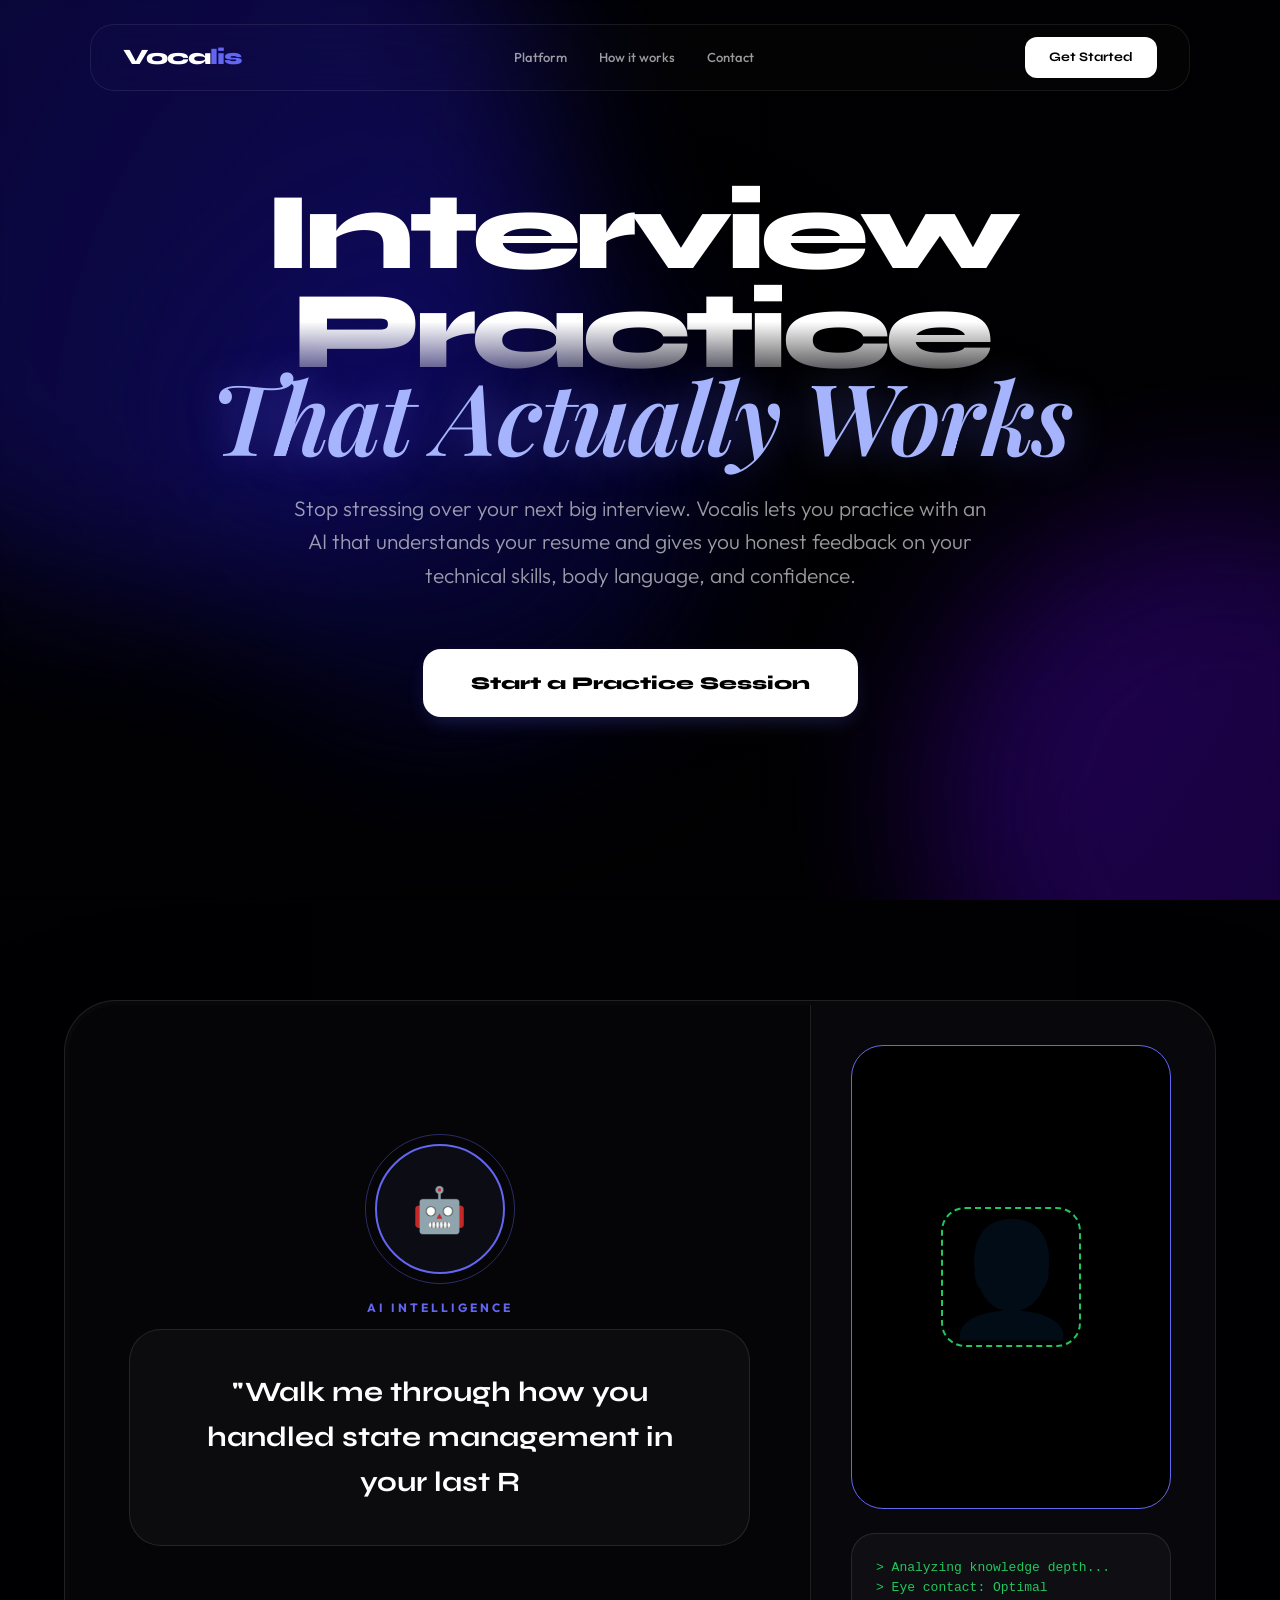
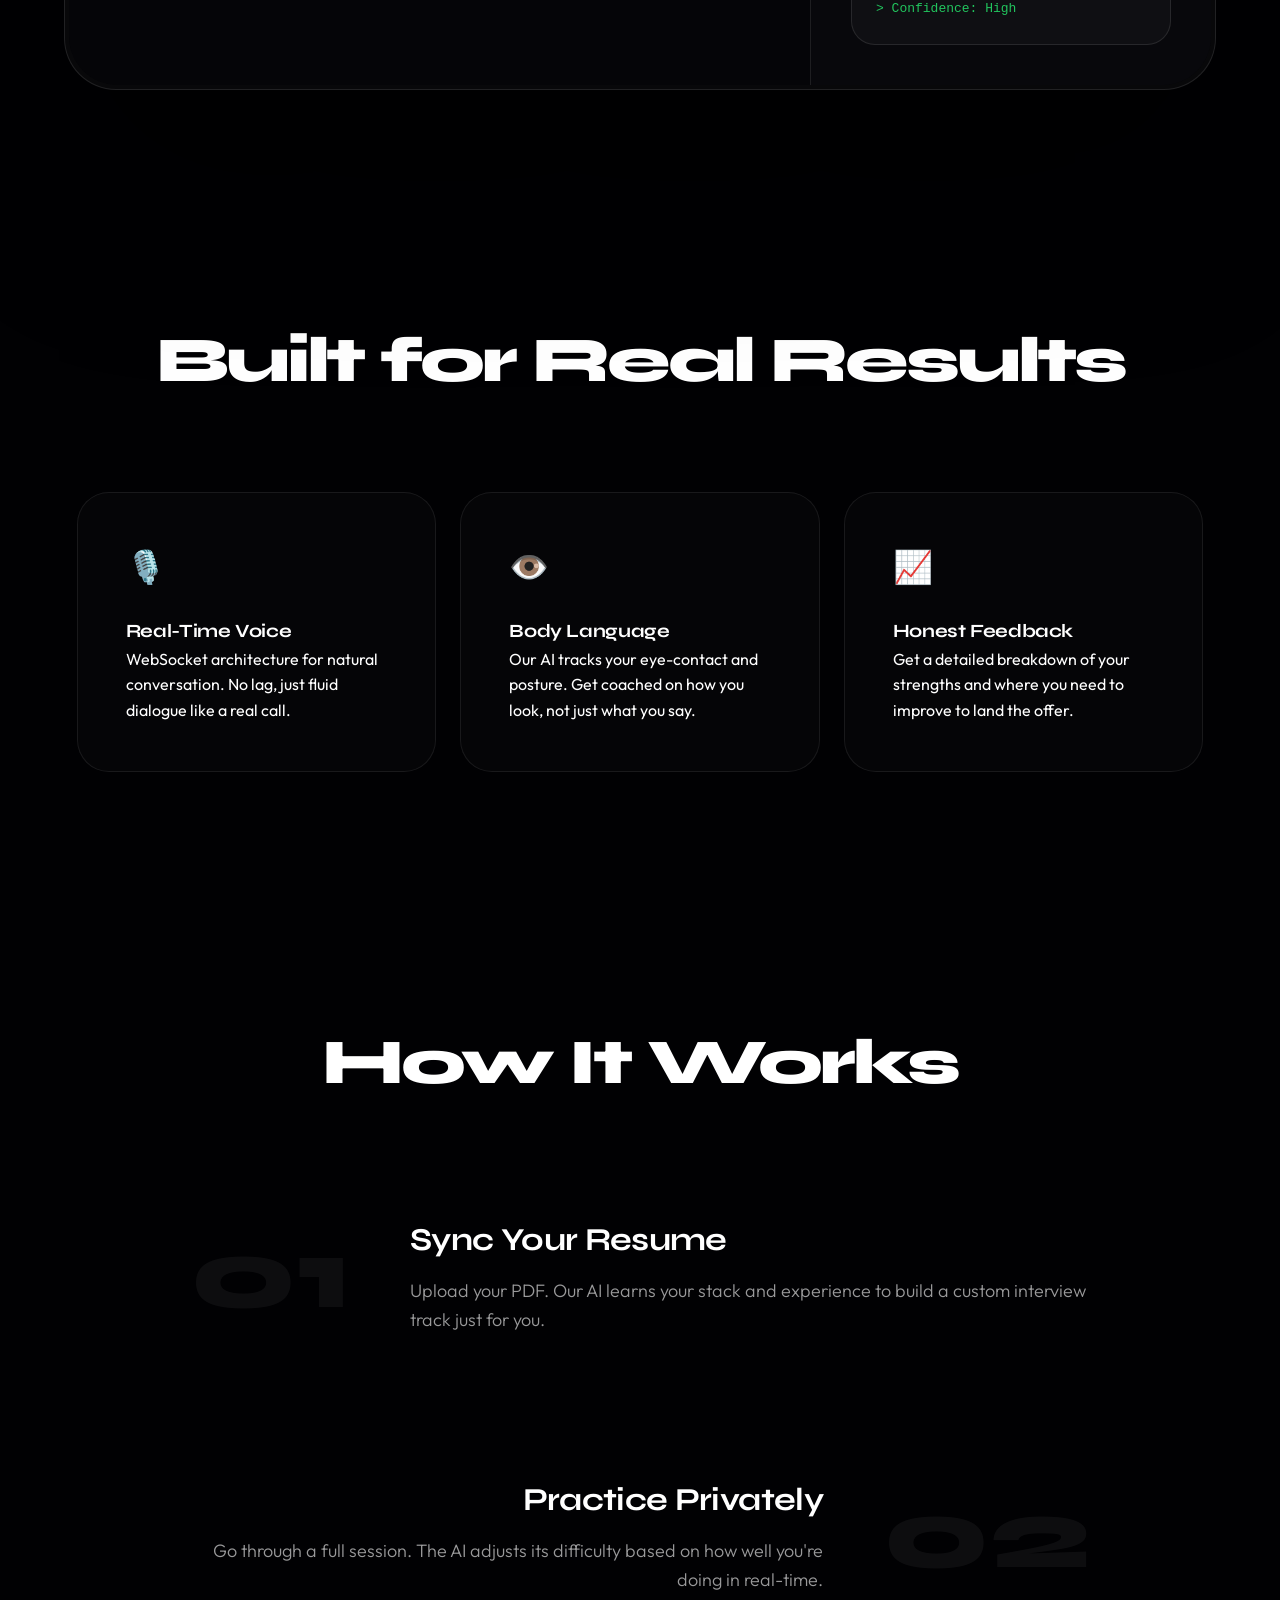
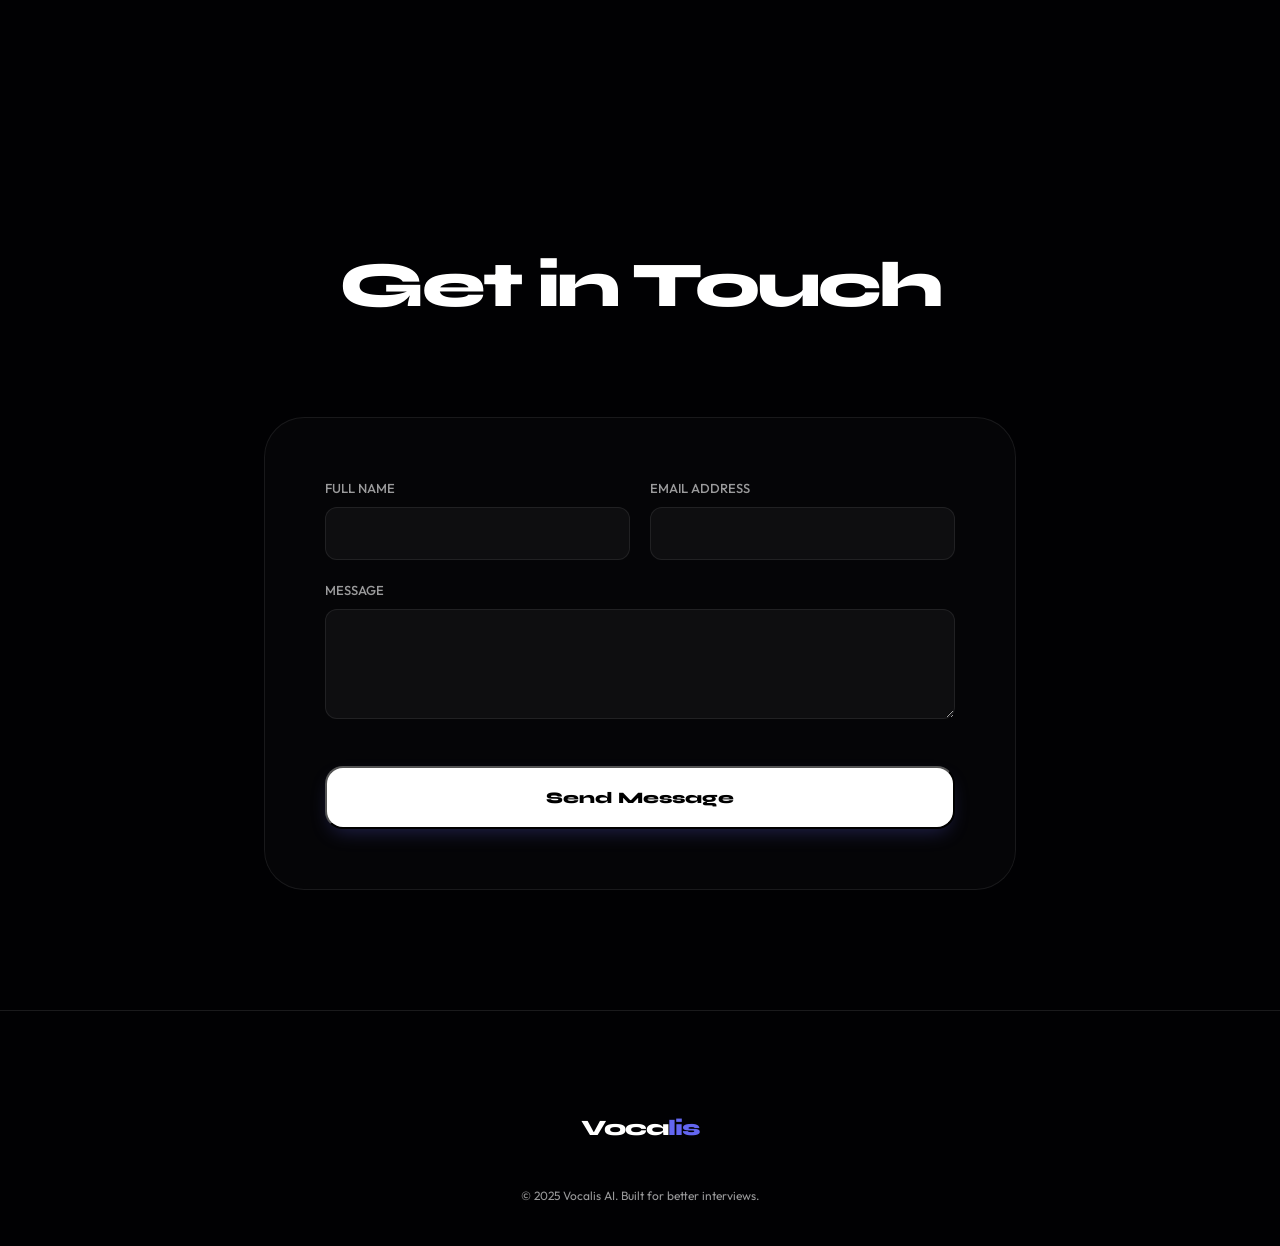
==== frontend/index.html @ d2373270 "Update landing page font and add dashboard productivity tools" ====
<!DOCTYPE html>
<html lang="en">
<head>
<meta charset="UTF-8"/><meta name="viewport" content="width=device-width, initial-scale=1.0"/>
<title>Vocalis — AI Mock Interviews</title>
<link rel="preconnect" href="https://fonts.googleapis.com">
<link href="https://fonts.googleapis.com/css2?family=Syne:wght@700;800&family=Outfit:wght@300;400;500;600&family=Playfair+Display:ital,wght@1,600&display=swap" rel="stylesheet">
<link rel="stylesheet" href="css/style.css" />
<style>
:root {
  --bg: #010103;
  --surface: rgba(255, 255, 255, 0.03);
  --border: rgba(255, 255, 255, 0.08);
  --accent: #6366f1;
  --accent-glow: rgba(99, 102, 241, 0.3);
  --text: #ffffff;
  --text-dim: rgba(255, 255, 255, 0.6);
}

* { margin: 0; padding: 0; box-sizing: border-box; }
html { scroll-behavior: smooth; }
body {
  background: var(--bg);
  color: var(--text);
  font-family: 'Outfit', sans-serif;
  overflow-x: hidden;
  -webkit-font-smoothing: antialiased;
}

/* ── CINEMATIC GRAIN ── */
body::after {
  content: ""; position: fixed; inset: 0; z-index: 999;
  background-image: url("https://grainy-gradients.vercel.app/noise.svg");
  opacity: 0.03; pointer-events: none; mix-blend-mode: overlay;
}

/* ── INTERACTIVE POND ── */
.pond-container {
  position: fixed; inset: 0; z-index: -1;
  background: var(--bg); overflow: hidden;
  pointer-events: auto;
}
.liquid-bg { position: absolute; inset: -100px; filter: blur(80px) contrast(140%); }
.blob {
  position: absolute; width: 600px; height: 600px; 
  background: var(--accent); border-radius: 50%; 
  opacity: 0.4; animation: liquid-move 20s infinite alternate ease-in-out;
}
.blob-1 { top: -10%; left: -10%; background: #4338ca; width: 800px; height: 800px; }
.blob-2 { bottom: -10%; right: -10%; background: #6d28d9; animation-delay: -5s; }
.blob-3 { top: 30%; left: 20%; background: #312e81; width: 500px; height: 500px; animation-delay: -10s; }
@keyframes liquid-move {
  0% { transform: translate(0, 0) scale(1) rotate(0deg); }
  50% { transform: translate(150px, 100px) scale(1.1) rotate(180deg); }
  100% { transform: translate(-50px, 50px) scale(1) rotate(360deg); }
}

.water-ring {
  position: absolute; width: 2px; height: 2px; border-radius: 50%;
  border: 1px solid rgba(255, 255, 255, 0.15);
  box-shadow: inset 0 0 10px rgba(255,255,255,0.1), 0 0 10px rgba(255,255,255,0.05);
  pointer-events: none; transform: translate(-50%, -50%) scale(1);
  opacity: 0; animation: ring-expand 3s cubic-bezier(0, 0.4, 0.5, 1) forwards;
  z-index: 2;
}
@keyframes ring-expand {
  0% { transform: translate(-50%, -50%) scale(1); opacity: 0.4; }
  10% { opacity: 0.6; }
  100% { transform: translate(-50%, -50%) scale(120); opacity: 0; }
}

.glass-overlay {
  position: fixed; inset: 0; z-index: -1;
  background: radial-gradient(circle at 50% 50%, transparent, rgba(1, 1, 3, 0.4));
  backdrop-filter: blur(2px); pointer-events: none;
}

/* ── MODERN PILL NAVBAR ── */
.nav-container {
  position: fixed; top: 24px; left: 0; width: 100%; z-index: 1000;
  display: flex; justify-content: center; padding: 0 24px;
}
nav {
  width: 100%; max-width: 1100px;
  background: rgba(255, 255, 255, 0.01);
  backdrop-filter: blur(20px);
  border: 1px solid rgba(255, 255, 255, 0.08);
  border-radius: 24px;
  display: flex; align-items: center; justify-content: space-between;
  padding: 12px 32px;
  transition: all 0.4s cubic-bezier(0.2, 0, 0.2, 1);
}
nav.scrolled {
  max-width: 900px;
  padding: 8px 24px;
  background: rgba(1, 1, 3, 0.7);
  border-color: var(--accent);
  box-shadow: 0 20px 40px rgba(0,0,0,0.4);
}
.nav-logo { font-family: 'Syne', sans-serif; font-size: 22px; font-weight: 800; color: #fff; text-decoration: none; letter-spacing: -1px; }
.nav-logo span { color: var(--accent); }

.nav-links { display: flex; gap: 32px; }
.nav-links a {
  text-decoration: none; color: var(--text-dim); font-size: 13px; font-weight: 500;
  transition: color 0.3s; position: relative;
  padding: 4px 0;
}
.nav-links a:hover { color: #fff; }
.nav-links a::after {
  content: ""; position: absolute; bottom: 0; left: 50%; width: 0; height: 1px;
  background: var(--accent); transition: 0.3s cubic-bezier(0.2, 0, 0.2, 1);
  transform: translateX(-50%);
}
.nav-links a:hover::after { width: 100%; }

.nav-btn {
  background: #fff; color: #000; padding: 10px 24px; border-radius: 12px;
  font-family: 'Syne'; font-weight: 700; font-size: 13px; text-decoration: none;
  transition: 0.3s;
}
.nav-btn:hover { transform: scale(1.05); box-shadow: 0 0 20px var(--accent-glow); }

/* ── HERO & SECTIONS ── */
.hero { min-height: 100vh; display: flex; flex-direction: column; align-items: center; justify-content: center; text-align: center; padding: 120px 24px; }
.hero h1 { font-family: 'Syne', sans-serif; font-size: clamp(48px, 10vw, 110px); font-weight: 800; line-height: 0.9; letter-spacing: -6px; margin-bottom: 32px; }
.hero h1 span:first-child { display: block; background: linear-gradient(to bottom, #fff 70%, rgba(255,255,255,0.2)); -webkit-background-clip: text; -webkit-text-fill-color: transparent; }
.hero h1 span:last-child { display: block; font-family: 'Playfair Display', serif; font-style: italic; font-weight: 600; color: var(--accent2); letter-spacing: -2px; font-size: 0.9em; text-shadow: 0 0 40px rgba(99, 102, 241, 0.4); margin-top: -10px; }
.hero-p { font-size: 21px; color: var(--text-dim); max-width: 700px; line-height: 1.6; margin-bottom: 56px; font-weight: 300; }

.btn-primary { background: #fff; color: #000; padding: 20px 48px; border-radius: 18px; font-family: 'Syne'; font-weight: 800; text-decoration: none; transition: 0.4s; display: inline-block; font-size: 18px; }
.btn-primary:hover { transform: translateY(-5px); box-shadow: 0 30px 60px rgba(255,255,255,0.2); }

/* ... (rest of preview and feature styles remain similar) ... */
.preview-section { padding: 100px 5vw; position: relative; z-index: 1; perspective: 2000px; }
.preview-card { background: rgba(255, 255, 255, 0.03); border: 1px solid rgba(255, 255, 255, 0.1); border-radius: 52px; padding: 4px; backdrop-filter: blur(60px); animation: float-3d 10s infinite ease-in-out; box-shadow: 0 100px 200px -40px rgba(0,0,0,0.9); }
@keyframes float-3d { 0%, 100% { transform: rotateX(8deg) rotateY(-4deg) translateY(0); } 50% { transform: rotateX(4deg) rotateY(2deg) translateY(-20px); } }

.section { padding: 120px 6vw; text-align: center; }
.section-title { font-family: 'Syne', sans-serif; font-size: clamp(32px, 5vw, 64px); font-weight: 800; letter-spacing: -3px; margin-bottom: 80px; }
.feat-grid { display: grid; grid-template-columns: repeat(3, 1fr); gap: 24px; }
.feat-card { background: rgba(255,255,255,0.02); border: 1px solid var(--border); border-radius: 32px; padding: 48px; text-align: left; transition: all 0.4s; }
.feat-card:hover { border-color: var(--accent); transform: translateY(-10px); }

.step-row { display: flex; align-items: center; gap: 60px; margin-bottom: 100px; text-align: left; }
.step-num { font-family: 'Syne', sans-serif; font-size: 100px; font-weight: 800; color: rgba(255,255,255,0.05); flex-shrink: 0; }

.contact-section { max-width: 800px; margin: 0 auto 120px; padding: 0 24px; text-align: center; }
.contact-card { background: rgba(255,255,255,0.02); border: 1px solid var(--border); border-radius: 40px; padding: 60px; backdrop-filter: blur(40px); }
.input-group { margin-bottom: 20px; text-align: left; }
.input-group label { display: block; font-size: 13px; color: var(--text-dim); margin-bottom: 8px; font-weight: 500; }
.input-group input, .input-group textarea { width: 100%; background: rgba(255,255,255,0.04); border: 1px solid var(--border); border-radius: 12px; padding: 16px; color: #fff; font-family: inherit; font-size: 15px; transition: 0.3s; }
.input-group input:focus, .input-group textarea:focus { outline: none; border-color: var(--accent); background: rgba(255,255,255,0.07); }

.reveal { opacity: 0; transform: translateY(40px); transition: 1s cubic-bezier(0.2, 0, 0.2, 1); }
.reveal.is-visible { opacity: 1; transform: none; }
</style>
</head>
<body>

<div class="pond-container" id="pond">
  <div class="liquid-bg">
    <div class="blob blob-1"></div>
    <div class="blob blob-2"></div>
    <div class="blob blob-3"></div>
  </div>
</div>
<div class="glass-overlay"></div>
<div class="hero-grid"></div>

<div class="nav-container">
  <nav id="navbar">
    <a href="/" class="nav-logo">Voca<span>lis</span></a>
    <div class="nav-links">
      <a href="#features">Platform</a>
      <a href="#how">How it works</a>
      <a href="#contact">Contact</a>
    </div>
    <a href="/login.html" class="nav-btn">Get Started</a>
  </nav>
</div>

<section class="hero">
  <h1><span>Interview Practice</span><span>That Actually Works</span></h1>
  <p class="hero-p">Stop stressing over your next big interview. Vocalis lets you practice with an AI that understands your resume and gives you honest feedback on your technical skills, body language, and confidence.</p>
  <a href="/login.html" class="btn-primary">Start a Practice Session</a>
</section>

<section class="preview-section reveal">
  <div class="preview-card">
    <div class="preview-inner" style="position: relative; background: #050508; border-radius: 48px; min-height: 680px; display: grid; grid-template-columns: 1fr 400px; overflow: hidden;">
      <div class="p-left" style="padding: 60px; border-right: 1px solid rgba(255,255,255,0.1); display: flex; flex-direction: column; align-items: center; justify-content: center;">
        <div class="p-ai-avatar" style="width: 130px; height: 130px; border-radius: 50%; background: #0c0c14; border: 2px solid var(--accent); display: flex; align-items: center; justify-content: center; font-size: 44px; margin-bottom: 24px; position: relative;">
          <div class="p-ai-ring" style="position: absolute; inset: -12px; border: 1px solid var(--accent); border-radius: 50%; animation: ring-p 2s infinite; opacity: 0.4;"></div>
          🤖
        </div>
        <div style="font-size:12px; color:var(--accent); font-weight:700; letter-spacing:3px; margin-bottom:12px;">AI INTELLIGENCE</div>
        <div class="p-q-bubble" style="background: rgba(255,255,255,0.03); border: 1px solid rgba(255,255,255,0.1); padding: 40px; border-radius: 32px; text-align: center; font-family: 'Syne', sans-serif; font-size: 28px; font-weight: 700; min-height: 200px; display: flex; align-items: center; justify-content: center; position: relative;">
          <span id="typing-text"></span>
        </div>
      </div>
      <div class="p-right" style="background: #08080c; padding: 40px; display: flex; flex-direction: column; gap: 24px;">
        <div class="p-cam-box" style="flex: 1; background: #000; border-radius: 32px; border: 1px solid var(--accent); position: relative; overflow: hidden; display: flex; align-items: center; justify-content: center;">
          <div class="p-face" style="position: absolute; width: 140px; height: 140px; border: 2px dashed #22c55e; border-radius: 24px; animation: target 2s infinite;"></div>
          <div style="font-size:110px; opacity:0.1;">👤</div>
        </div>
        <div class="p-transcript" style="background: rgba(255,255,255,0.03); border: 1px solid rgba(255,255,255,0.1); border-radius: 24px; padding: 24px; font-size: 13px; color: #22c55e; font-family: monospace;">> Analyzing knowledge depth...<br>> Eye contact: Optimal<br>> Confidence: High</div>
      </div>
    </div>
  </div>
</section>

<section class="section" id="features">
  <div class="section-title">Built for Real Results</div>
  <div class="feat-grid">
    <div class="feat-card reveal">
      <div style="font-size:32px; margin-bottom:24px;">🎙️</div>
      <h3>Real-Time Voice</h3>
      <p>WebSocket architecture for natural conversation. No lag, just fluid dialogue like a real call.</p>
    </div>
    <div class="feat-card reveal">
      <div style="font-size:32px; margin-bottom:24px;">👁️</div>
      <h3>Body Language</h3>
      <p>Our AI tracks your eye-contact and posture. Get coached on how you look, not just what you say.</p>
    </div>
    <div class="feat-card reveal">
      <div style="font-size:32px; margin-bottom:24px;">📈</div>
      <h3>Honest Feedback</h3>
      <p>Get a detailed breakdown of your strengths and where you need to improve to land the offer.</p>
    </div>
  </div>
</section>

<section class="section" id="how">
  <div class="section-title">How It Works</div>
  <div style="max-width:900px; margin:0 auto;">
    <div class="step-row reveal">
      <div class="step-num">01</div>
      <div>
        <h3 style="font-family:Syne; font-size:32px; margin-bottom:12px;">Sync Your Resume</h3>
        <p style="color:var(--text-dim); font-size:18px; font-weight:300; line-height:1.6;">Upload your PDF. Our AI learns your stack and experience to build a custom interview track just for you.</p>
      </div>
    </div>
    <div class="step-row reveal">
      <div class="step-num" style="order:2">02</div>
      <div style="order:1; text-align:right;">
        <h3 style="font-family:Syne; font-size:32px; margin-bottom:12px;">Practice Privately</h3>
        <p style="color:var(--text-dim); font-size:18px; font-weight:300; line-height:1.6;">Go through a full session. The AI adjusts its difficulty based on how well you're doing in real-time.</p>
      </div>
    </div>
  </div>
</section>

<section class="contact-section reveal" id="contact">
  <div class="section-title">Get in Touch</div>
  <div class="contact-card">
    <div class="input-row" style="display:grid; grid-template-columns: 1fr 1fr; gap: 20px;">
      <div class="input-group">
        <label>FULL NAME</label>
        <input type="text" id="contact-name">
      </div>
      <div class="input-group">
        <label>EMAIL ADDRESS</label>
        <input type="email" id="contact-email">
      </div>
    </div>
    <div class="input-group">
      <label>MESSAGE</label>
      <textarea rows="4" id="contact-msg"></textarea>
    </div>
    <button class="btn-primary" id="contact-btn" style="width: 100%; margin-top: 20px; font-size: 16px;">Send Message</button>
    <div id="contact-status" style="margin-top: 20px; font-size: 14px; display: none;"></div>
  </div>
</section>

<footer style="padding: 100px 6vw 40px; text-align: center; border-top: 1px solid rgba(255,255,255,0.1); position: relative; z-index: 1;">
  <div class="nav-logo" style="margin-bottom: 40px;">Voca<span>lis</span></div>
  <div style="font-size:12px; color:var(--text-dim);">© 2025 Vocalis AI. Built for better interviews.</div>
</footer>

<script>
  const pond = document.getElementById('pond');
  const navbar = document.getElementById('navbar');
  let lastX = 0, lastY = 0;

  window.addEventListener('mousemove', (e) => {
    const dist = Math.hypot(e.pageX - lastX, e.pageY - lastY);
    if (dist > 100) { spawnWaveTrain(e.pageX, e.pageY, 0.4); lastX = e.pageX; lastY = e.pageY; }
  });
  window.addEventListener('mousedown', (e) => spawnWaveTrain(e.pageX, e.pageY, 1));
  function spawnWaveTrain(x, y, opacity) {
    createRing(x, y, 0, opacity);
    setTimeout(() => createRing(x, y, 300, opacity * 0.7), 200);
    setTimeout(() => createRing(x, y, 600, opacity * 0.4), 400);
  }
  function createRing(x, y, delay, opacity) {
    const ring = document.createElement('div');
    ring.className = 'water-ring';
    ring.style.left = x + 'px'; ring.style.top = y + 'px'; ring.style.opacity = opacity;
    pond.appendChild(ring); setTimeout(() => ring.remove(), 3000);
  }

  window.addEventListener('scroll', () => {
    if (window.scrollY > 40) navbar.classList.add('scrolled');
    else navbar.classList.remove('scrolled');
  });

  const questions = [
    '"Walk me through how you handled state management in your last React project."',
    '"Describe a time you had to resolve a conflict within a technical team."',
    '"How would you optimize a slow database query in a production environment?"',
    '"What is the most challenging architectural decision you have made?"'
  ];
  let qIdx = 0;
  let charIdx = 0;
  const targetEl = document.getElementById("typing-text");
  const cursor = document.createElement("span");
  cursor.className = "cursor";
  
  function typeText() {
    const textContent = questions[qIdx];
    if (charIdx < textContent.length) {
      targetEl.textContent = textContent.substring(0, charIdx + 1);
      targetEl.appendChild(cursor);
      charIdx++;
      setTimeout(typeText, 40);
    } else {
      setTimeout(() => { 
        charIdx = 0; 
        qIdx = (qIdx + 1) % questions.length;
        targetEl.textContent = ""; 
        targetEl.appendChild(cursor); 
        typeText(); 
      }, 3500);
    }
  }
  window.addEventListener('load', () => { targetEl.appendChild(cursor); typeText(); });

  const obs = new IntersectionObserver((es) => {
    es.forEach(e => { if (e.isIntersecting) e.target.classList.add('is-visible'); });
  }, { threshold: 0.1 });
  document.querySelectorAll('.reveal').forEach(el => obs.observe(el));

  // Contact Logic
  const contactBtn = document.getElementById('contact-btn');
  const contactStatus = document.getElementById('contact-status');
  contactBtn.addEventListener('click', async () => {
    const name = document.getElementById('contact-name').value;
    const email = document.getElementById('contact-email').value;
    const message = document.getElementById('contact-msg').value;
    if (!name || !email || !message) return alert('Please fill all fields');
    contactBtn.disabled = true; contactBtn.textContent = 'Sending...';
    try {
      const res = await fetch('/contact', { method: 'POST', headers: { 'Content-Type': 'application/json' }, body: JSON.stringify({ name, email, message }) });
      if (res.ok) {
        contactStatus.style.display = 'block'; contactStatus.style.color = '#22c55e'; contactStatus.textContent = '✓ Message sent successfully!';
        document.getElementById('contact-name').value = ''; document.getElementById('contact-email').value = ''; document.getElementById('contact-msg').value = '';
      }
    } catch (err) {} finally { contactBtn.disabled = false; contactBtn.textContent = 'Send Message'; }
  });
</script>

</body>
</html>
---- frontend/css/style.css ----
@import url('https://fonts.googleapis.com/css2?family=Syne:wght@400;500;600;700;800&family=DM+Sans:ital,opsz,wght@0,9..40,300;0,9..40,400;0,9..40,500;1,9..40,300&display=swap');

:root {
  --bg: #06060a;
  --bg2: #0b0b12;
  --bg3: #12121a;
  --surface: rgba(255, 255, 255, 0.03);
  --surface2: rgba(255, 255, 255, 0.06);
  --border: rgba(255, 255, 255, 0.08);
  --border2: rgba(255, 255, 255, 0.15);
  --accent: #6366f1;
  --accent2: #a5b4fc;
  --accent-glow: rgba(99, 102, 241, 0.2);
  --green: #10b981;
  --red: #f43f5e;
  --yellow: #f59e0b;
  --text: #f8fafc;
  --text2: #94a3b8;
  --text3: #475569;
  --radius: 12px;
  --radius-lg: 24px;
}

* { margin: 0; padding: 0; box-sizing: border-box; }

html { scroll-behavior: smooth; }

body {
  font-family: 'DM Sans', sans-serif;
  background: var(--bg);
  color: var(--text);
  min-height: 100vh;
  line-height: 1.6;
}

h1, h2, h3, h4 { font-family: 'Syne', sans-serif; letter-spacing: -0.02em; }

/* ── SCROLLBAR ── */
::-webkit-scrollbar { width: 6px; }
::-webkit-scrollbar-track { background: var(--bg2); }
::-webkit-scrollbar-thumb { background: var(--border2); border-radius: 3px; }

/* ── BUTTONS ── */
.btn {
  display: inline-flex; align-items: center; justify-content: center; gap: 8px;
  padding: 12px 24px; border-radius: var(--radius); font-family: 'Syne', sans-serif;
  font-size: 14px; font-weight: 600; cursor: pointer; border: none;
  transition: all 0.2s ease; text-decoration: none; letter-spacing: 0.01em;
}
.btn-primary {
  background: linear-gradient(135deg, var(--accent), #4f46e5); color: #fff;
  box-shadow: 0 8px 20px -6px var(--accent-glow);
}
.btn-primary:hover { 
  background: linear-gradient(135deg, #7c74ff, var(--accent)); 
  box-shadow: 0 12px 28px -6px var(--accent-glow); 
  transform: translateY(-2px); 
}
.btn-outline {
  background: rgba(255, 255, 255, 0.03); color: var(--text); border: 1px solid var(--border2);
  backdrop-filter: blur(8px);
}
.btn-outline:hover { border-color: var(--accent); color: var(--text); background: rgba(255,255,255,0.06); transform: translateY(-1px); }
.btn-danger { background: var(--red); color: #fff; }
.btn-danger:hover { background: #dc2626; }
.btn-lg { padding: 16px 36px; font-size: 16px; border-radius: 14px; }
.btn:disabled { opacity: 0.4; cursor: not-allowed; transform: none !important; }

/* ── CARD ── */
.card {
  background: var(--surface); border: 1px solid var(--border);
  border-radius: var(--radius-lg); padding: 32px;
  backdrop-filter: blur(16px);
  transition: transform 0.3s cubic-bezier(0.2, 0, 0.2, 1), border-color 0.3s;
}
.card:hover { transform: translateY(-4px); border-color: var(--border2); }
.card-sm { padding: 20px; border-radius: var(--radius); }

/* ── NAV ── */
.nav {
  display: flex; align-items: center; justify-content: space-between;
  padding: 16px 40px; border-bottom: 1px solid var(--border);
  background: rgba(6, 6, 10, 0.7); backdrop-filter: blur(20px);
  position: sticky; top: 0; z-index: 100;
  animation: navSlideDown 0.8s cubic-bezier(0.2, 0, 0.2, 1);
}
@keyframes navSlideDown { from { transform: translateY(-100%); } to { transform: translateY(0); } }
.nav-logo {
  font-family: 'Syne', sans-serif; font-size: 22px; font-weight: 800;
  color: var(--text); text-decoration: none;
}
.nav-logo span { color: var(--accent); }
.nav-user { display: flex; align-items: center; gap: 12px; }
.nav-avatar {
  width: 36px; height: 36px; border-radius: 50%; border: 2px solid var(--border2);
  object-fit: cover;
}
.nav-name { font-size: 14px; color: var(--text2); }

/* ── FORM ELEMENTS ── */
.form-group { display: flex; flex-direction: column; gap: 8px; }
.form-label { font-size: 13px; font-weight: 500; color: var(--text2); letter-spacing: 0.05em; text-transform: uppercase; }
.form-input {
  background: var(--bg3); border: 1px solid var(--border); border-radius: var(--radius);
  color: var(--text); padding: 12px 16px; font-family: 'DM Sans', sans-serif;
  font-size: 15px; transition: border-color 0.2s;
  outline: none; width: 100%;
}
.form-input:focus { border-color: var(--accent); box-shadow: 0 0 0 3px var(--accent-glow); }
.form-input::placeholder { color: var(--text3); }

/* ── BADGE ── */
.badge {
  display: inline-flex; align-items: center; gap: 4px;
  padding: 4px 10px; border-radius: 100px; font-size: 12px; font-weight: 600;
}
.badge-green { background: rgba(34,197,94,0.15); color: var(--green); }
.badge-yellow { background: rgba(245,158,11,0.15); color: var(--yellow); }
.badge-red { background: rgba(239,68,68,0.15); color: var(--red); }
.badge-purple { background: rgba(108,99,255,0.15); color: var(--accent2); }

/* ── PAGE LAYOUTS ── */
.page { max-width: 1100px; margin: 0 auto; padding: 40px 24px; }
.page-sm { max-width: 600px; margin: 0 auto; padding: 40px 24px; }
.page-md { max-width: 800px; margin: 0 auto; padding: 40px 24px; }

/* ── GRID ── */
.grid-2 { display: grid; grid-template-columns: 1fr 1fr; gap: 20px; }
.grid-3 { display: grid; grid-template-columns: repeat(3, 1fr); gap: 20px; }
.grid-4 { display: grid; grid-template-columns: repeat(4, 1fr); gap: 20px; }

/* ── STAT CARD ── */
.stat-card {
  background: var(--surface); border: 1px solid var(--border);
  border-radius: var(--radius-lg); padding: 24px; position: relative; overflow: hidden;
}
.stat-card::before {
  content: ''; position: absolute; top: 0; left: 0; right: 0; height: 3px;
  background: linear-gradient(90deg, var(--accent), var(--accent2));
}
.stat-value { font-family: 'Syne', sans-serif; font-size: 36px; font-weight: 800; color: var(--text); }
.stat-label { font-size: 13px; color: var(--text2); margin-top: 4px; }

/* ── SCORE RING ── */
.score-ring {
  width: 120px; height: 120px; border-radius: 50%;
  display: flex; flex-direction: column; align-items: center; justify-content: center;
  border: 4px solid var(--border2); position: relative;
}
.score-ring .score-num { font-family: 'Syne', sans-serif; font-size: 32px; font-weight: 800; }
.score-ring .score-of { font-size: 12px; color: var(--text3); }

/* ── TOAST ── */
.toast {
  position: fixed; bottom: 32px; right: 32px; z-index: 9999;
  background: rgba(18, 18, 26, 0.9); border: 1px solid var(--border2);
  backdrop-filter: blur(12px);
  border-radius: var(--radius); padding: 16px 24px; font-size: 14px;
  box-shadow: 0 12px 40px rgba(0,0,0,0.5);
  animation: toastSlide 0.4s cubic-bezier(0.2, 0, 0.2, 1);
}
@keyframes toastSlide { from { opacity: 0; transform: translateX(40px); } to { opacity: 1; transform: none; } }

/* ── LOADING ── */
.spinner {
  width: 20px; height: 20px; border: 2px solid var(--border2);
  border-top-color: var(--accent); border-radius: 50%;
  animation: spin 0.7s linear infinite;
}
@keyframes spin { to { transform: rotate(360deg); } }

.thinking-dots span {
  display: inline-block; width: 6px; height: 6px; border-radius: 50%;
  background: var(--accent2); margin: 0 2px;
  animation: bounce 1.2s ease-in-out infinite;
}
.thinking-dots span:nth-child(2) { animation-delay: 0.2s; }
.thinking-dots span:nth-child(3) { animation-delay: 0.4s; }
@keyframes bounce { 0%,80%,100% { transform: scale(0.6); opacity: 0.4; } 40% { transform: scale(1); opacity: 1; } }

/* ── SELECT OPTIONS ── */
.option-group { display: flex; gap: 10px; flex-wrap: wrap; }
.option-btn {
  padding: 10px 18px; border-radius: var(--radius); border: 1px solid var(--border2);
  background: var(--bg3); color: var(--text2); font-family: 'DM Sans', sans-serif;
  font-size: 14px; cursor: pointer; transition: all 0.2s;
}
.option-btn:hover { border-color: var(--accent); color: var(--accent); }
.option-btn.active {
  background: var(--accent-glow); border-color: var(--accent); color: var(--accent2);
}

/* ── PROGRESS BAR ── */
.progress-bar {
  height: 4px; background: var(--border); border-radius: 2px; overflow: hidden;
}
.progress-fill {
  height: 100%; background: linear-gradient(90deg, var(--accent), var(--accent2));
  transition: width 0.4s ease; border-radius: 2px;
}

/* ── TABLE ── */
.table { width: 100%; border-collapse: collapse; }
.table th {
  text-align: left; font-family: 'Syne', sans-serif; font-size: 12px;
  text-transform: uppercase; letter-spacing: 0.08em; color: var(--text3);
  padding: 12px 16px; border-bottom: 1px solid var(--border);
}
.table td { padding: 14px 16px; border-bottom: 1px solid var(--border); font-size: 14px; color: var(--text2); }
.table tr:hover td { background: var(--bg3); color: var(--text); }

/* ── GLOW EFFECTS ── */
.glow-text { color: var(--accent2); text-shadow: 0 0 20px var(--accent-glow); }
.glow-card {
  box-shadow: 0 0 40px rgba(108,99,255,0.1);
}

/* ── UPLOAD ZONE ── */
.upload-zone {
  border: 2px dashed var(--border2); border-radius: var(--radius-lg);
  padding: 48px; text-align: center; cursor: pointer;
  transition: all 0.3s; background: var(--bg3);
}
.upload-zone:hover, .upload-zone.dragover {
  border-color: var(--accent); background: rgba(108,99,255,0.05);
}
.upload-zone .upload-icon { font-size: 40px; margin-bottom: 12px; }
.upload-zone p { color: var(--text2); font-size: 15px; }
.upload-zone span { color: var(--accent); }

/* ── ENTRANCE ANIMATIONS ── */
.reveal { animation: reveal 0.8s cubic-bezier(0.2, 0, 0.2, 1) both; }
@keyframes reveal { from { opacity: 0; transform: translateY(24px); } to { opacity: 1; transform: none; } }

.delay-1 { animation-delay: 0.1s; }
.delay-2 { animation-delay: 0.2s; }
.delay-3 { animation-delay: 0.3s; }

/* ── VERDICT ── */
.verdict-badge {
  display: inline-block; padding: 10px 24px; border-radius: 100px;
  font-family: 'Syne', sans-serif; font-weight: 700; font-size: 15px;
  letter-spacing: 0.02em; backdrop-filter: blur(8px);
}

/* ── RESPONSIVE ── */
@media (max-width: 768px) {
  .grid-2, .grid-3, .grid-4 { grid-template-columns: 1fr; }
  .nav { padding: 12px 16px; }
  .page, .page-sm, .page-md { padding: 24px 16px; }
}
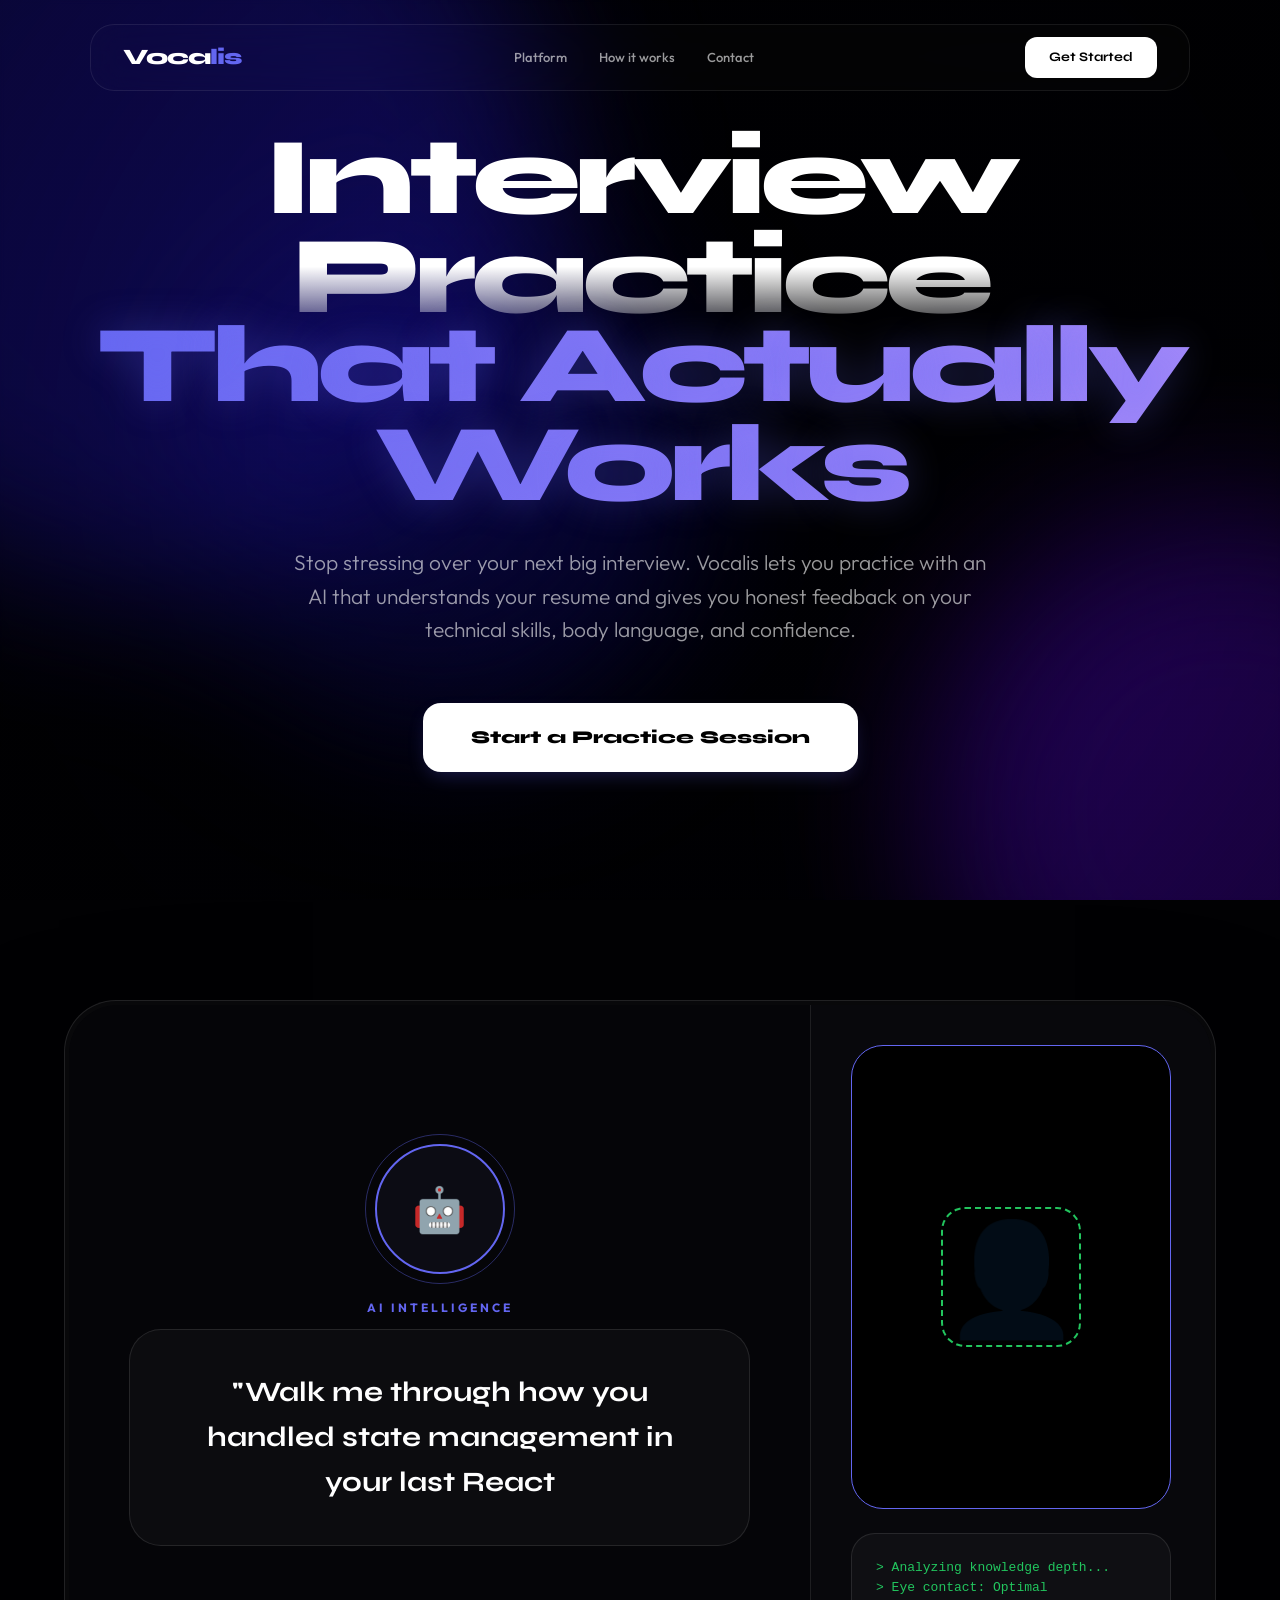
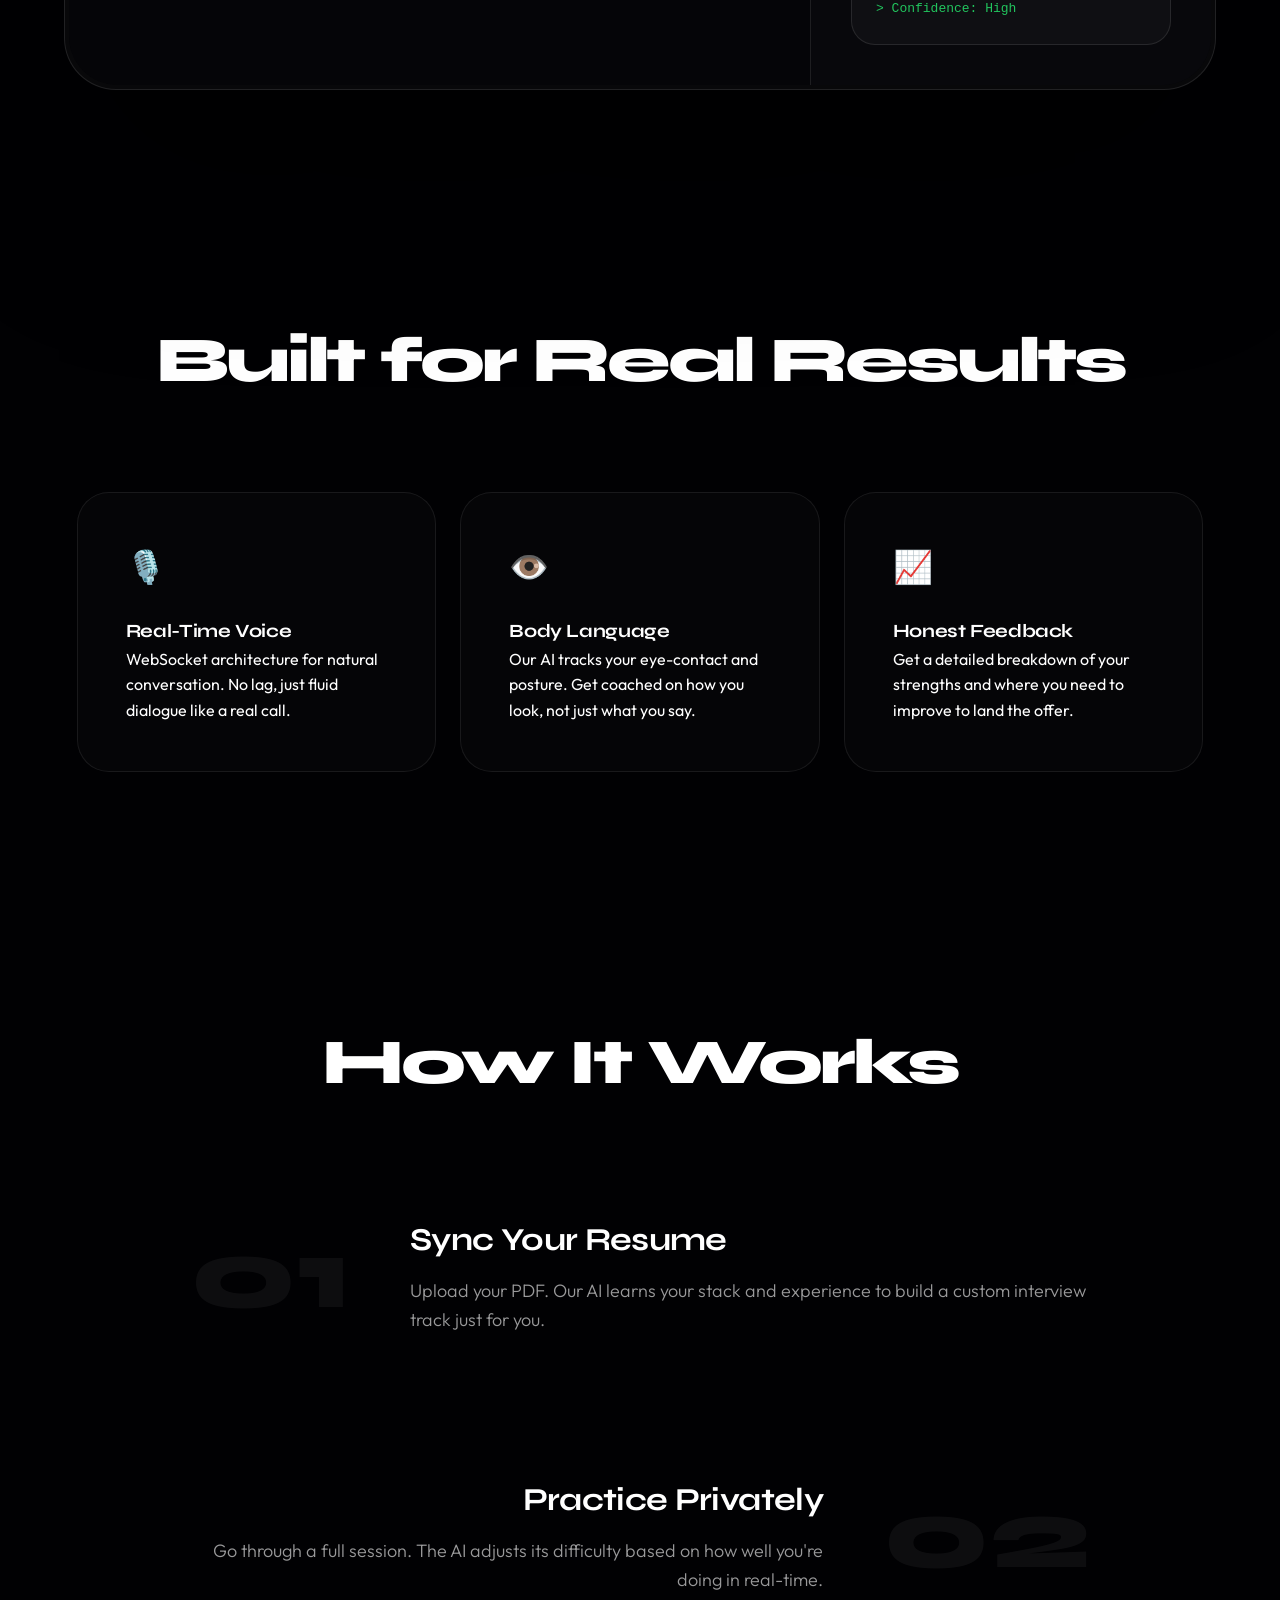
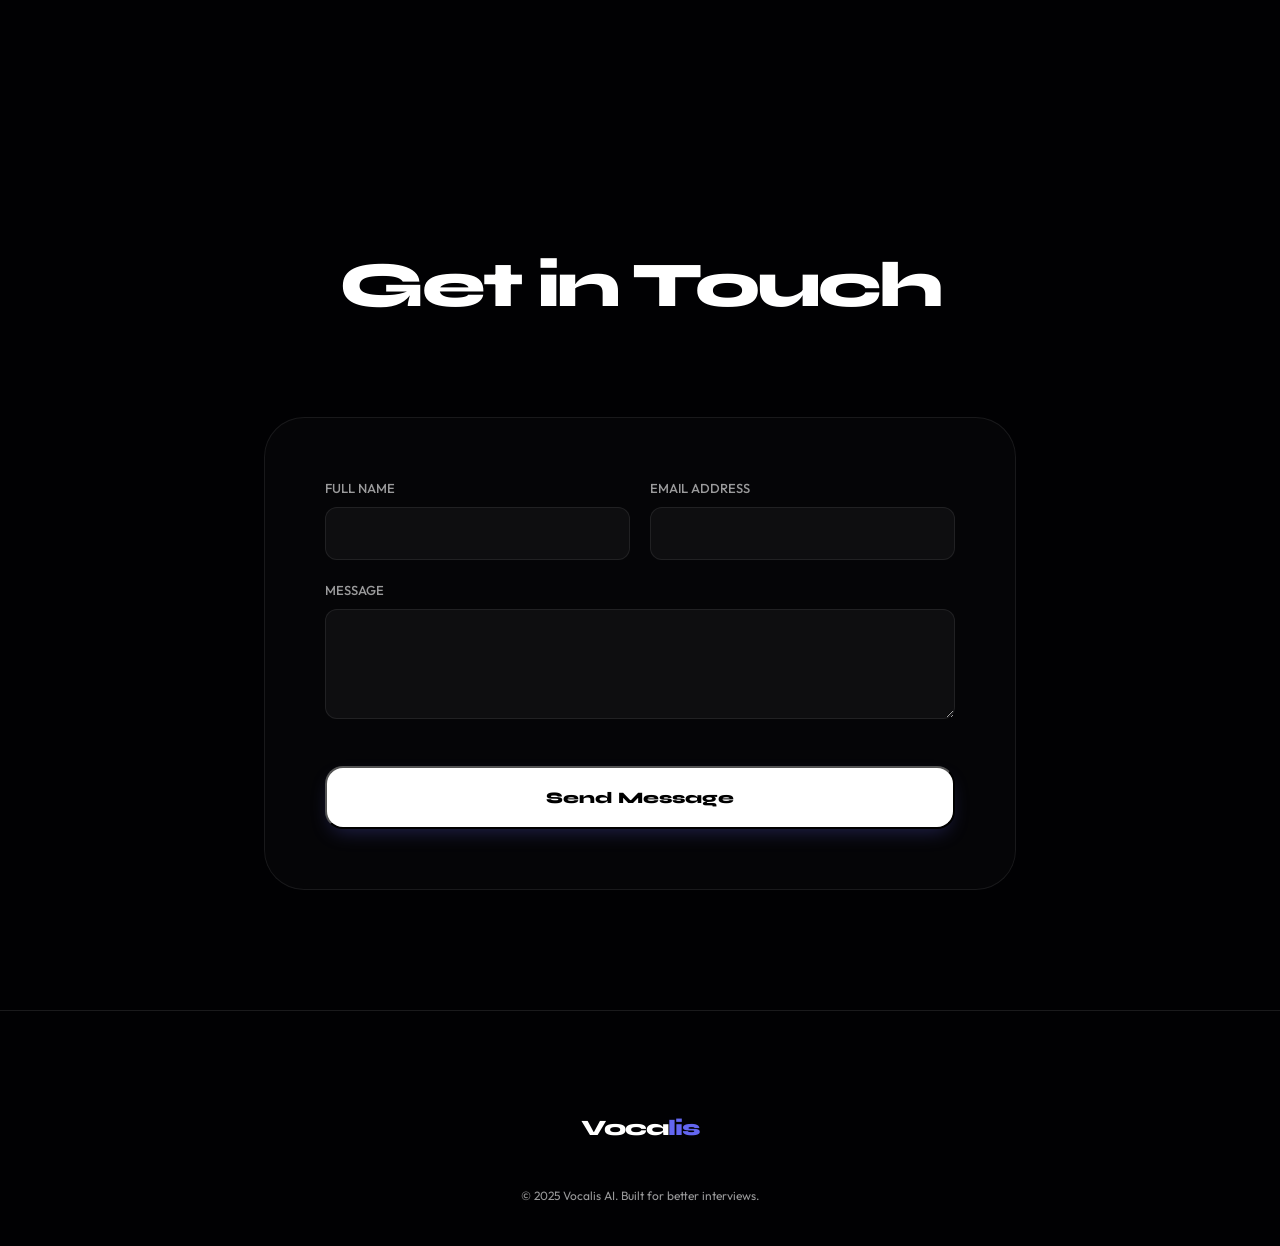
==== commit 9317449e: "Revert landing page font to Syne but with accent gradient" ====
--- a/frontend/index.html
+++ b/frontend/index.html
@@ -125,7 +125,7 @@
 .hero { min-height: 100vh; display: flex; flex-direction: column; align-items: center; justify-content: center; text-align: center; padding: 120px 24px; }
 .hero h1 { font-family: 'Syne', sans-serif; font-size: clamp(48px, 10vw, 110px); font-weight: 800; line-height: 0.9; letter-spacing: -6px; margin-bottom: 32px; }
 .hero h1 span:first-child { display: block; background: linear-gradient(to bottom, #fff 70%, rgba(255,255,255,0.2)); -webkit-background-clip: text; -webkit-text-fill-color: transparent; }
-.hero h1 span:last-child { display: block; font-family: 'Playfair Display', serif; font-style: italic; font-weight: 600; color: var(--accent2); letter-spacing: -2px; font-size: 0.9em; text-shadow: 0 0 40px rgba(99, 102, 241, 0.4); margin-top: -10px; }
+.hero h1 span:last-child { display: block; background: linear-gradient(to right, var(--accent), #a78bfa); -webkit-background-clip: text; -webkit-text-fill-color: transparent; text-shadow: 0 0 40px var(--accent-glow); margin-top: -10px; }
 .hero-p { font-size: 21px; color: var(--text-dim); max-width: 700px; line-height: 1.6; margin-bottom: 56px; font-weight: 300; }
 
 .btn-primary { background: #fff; color: #000; padding: 20px 48px; border-radius: 18px; font-family: 'Syne'; font-weight: 800; text-decoration: none; transition: 0.4s; display: inline-block; font-size: 18px; }
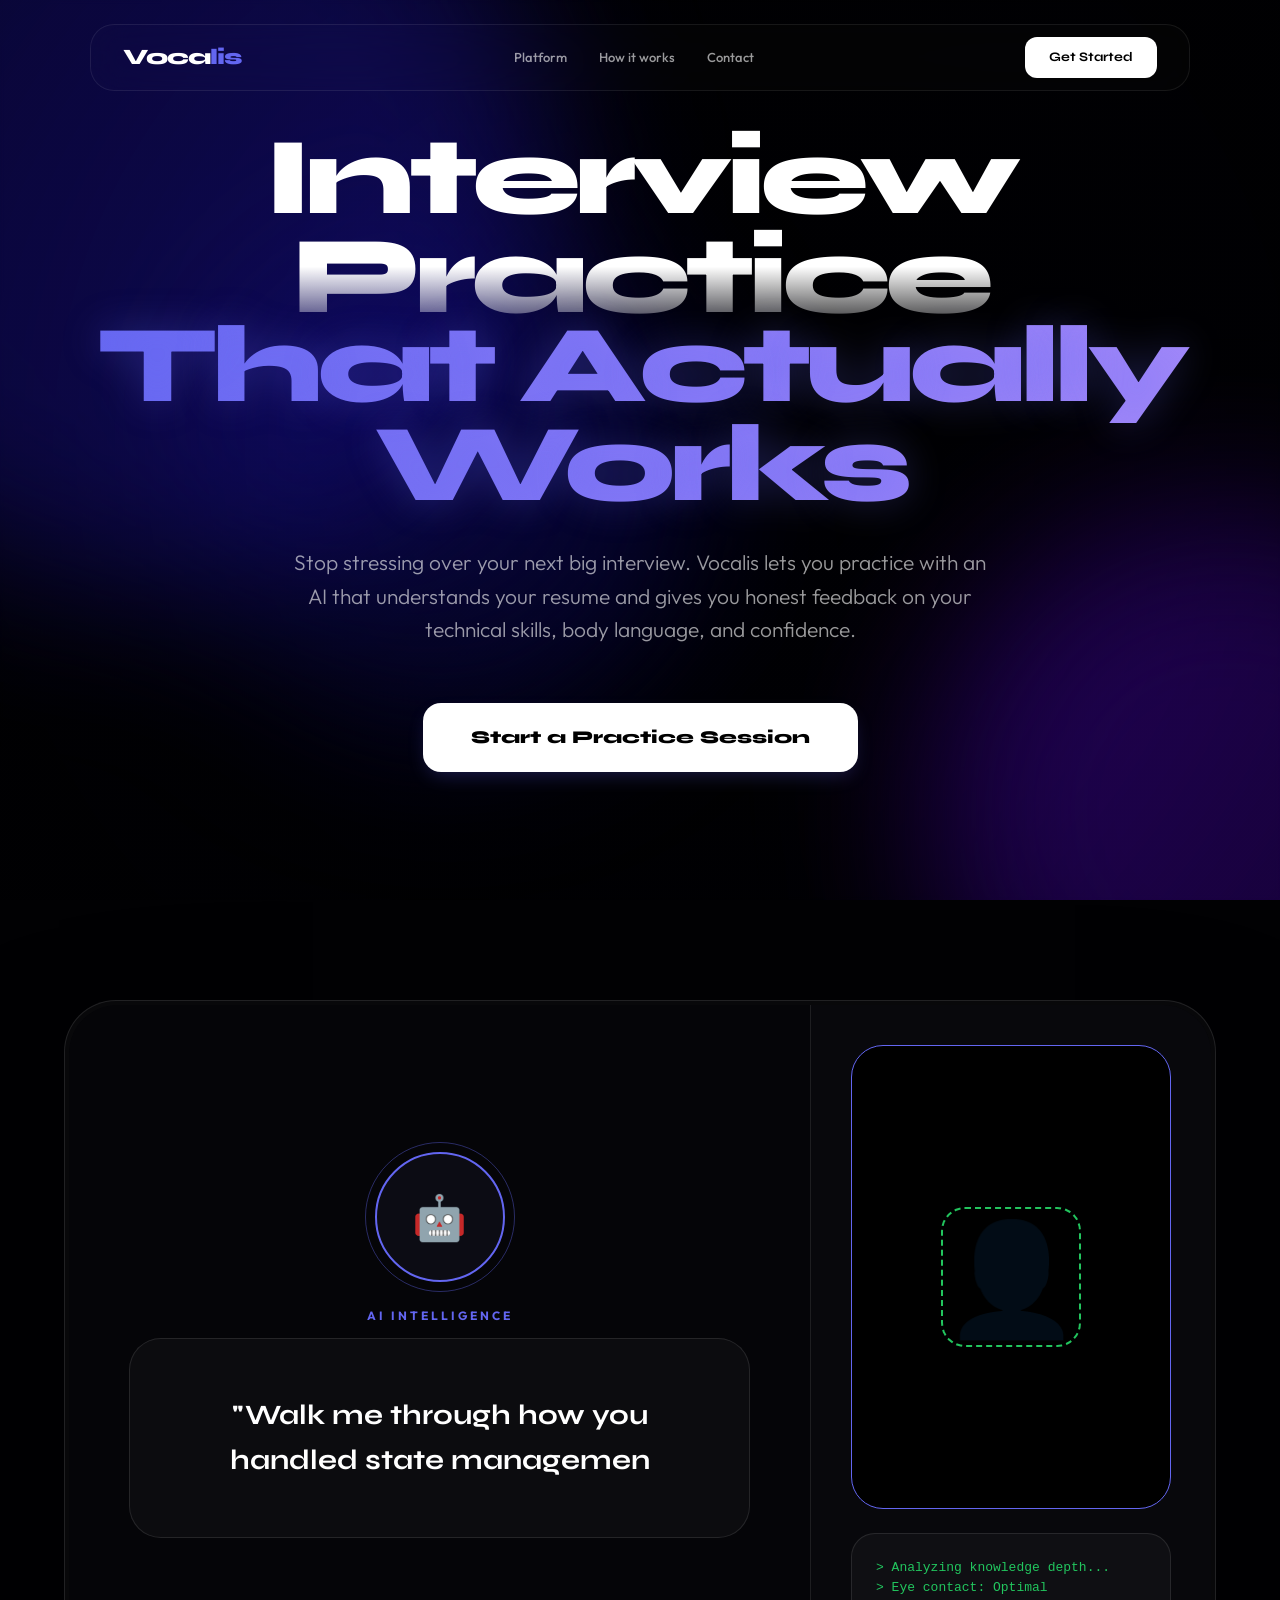
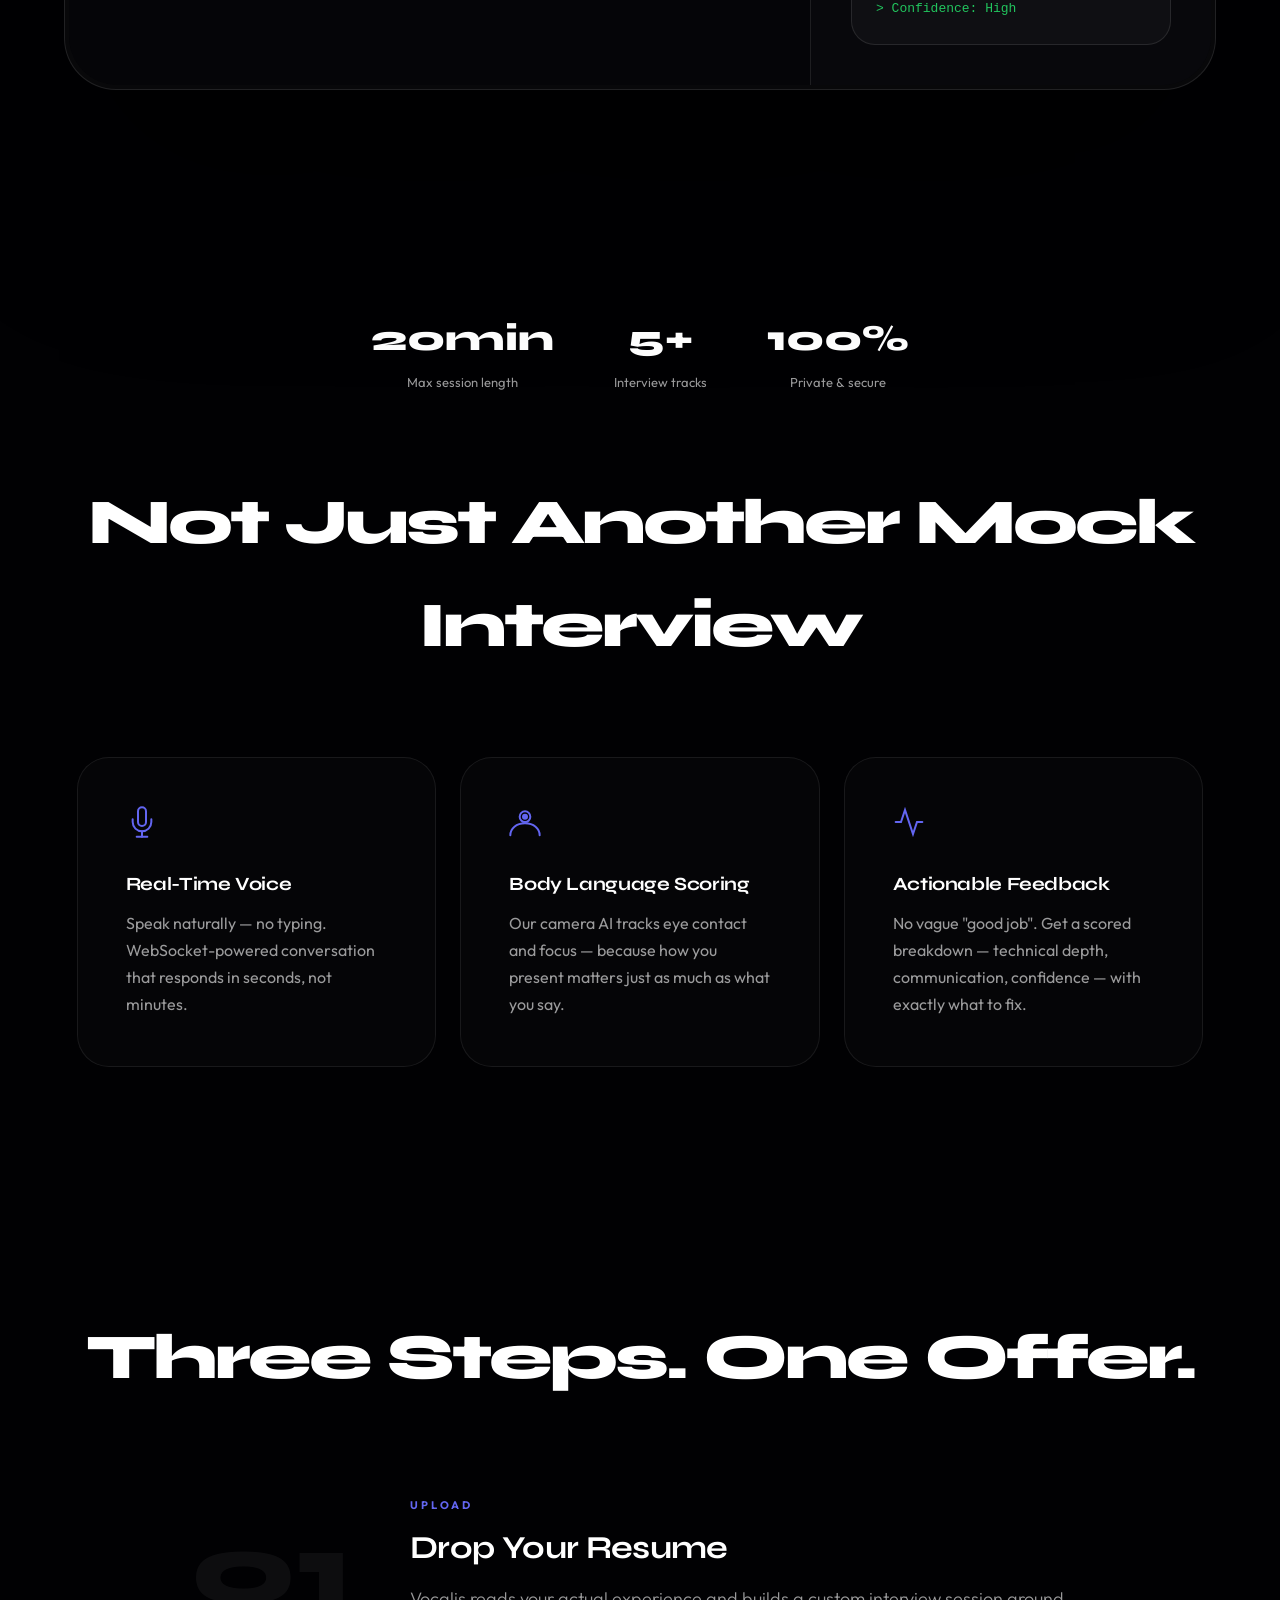
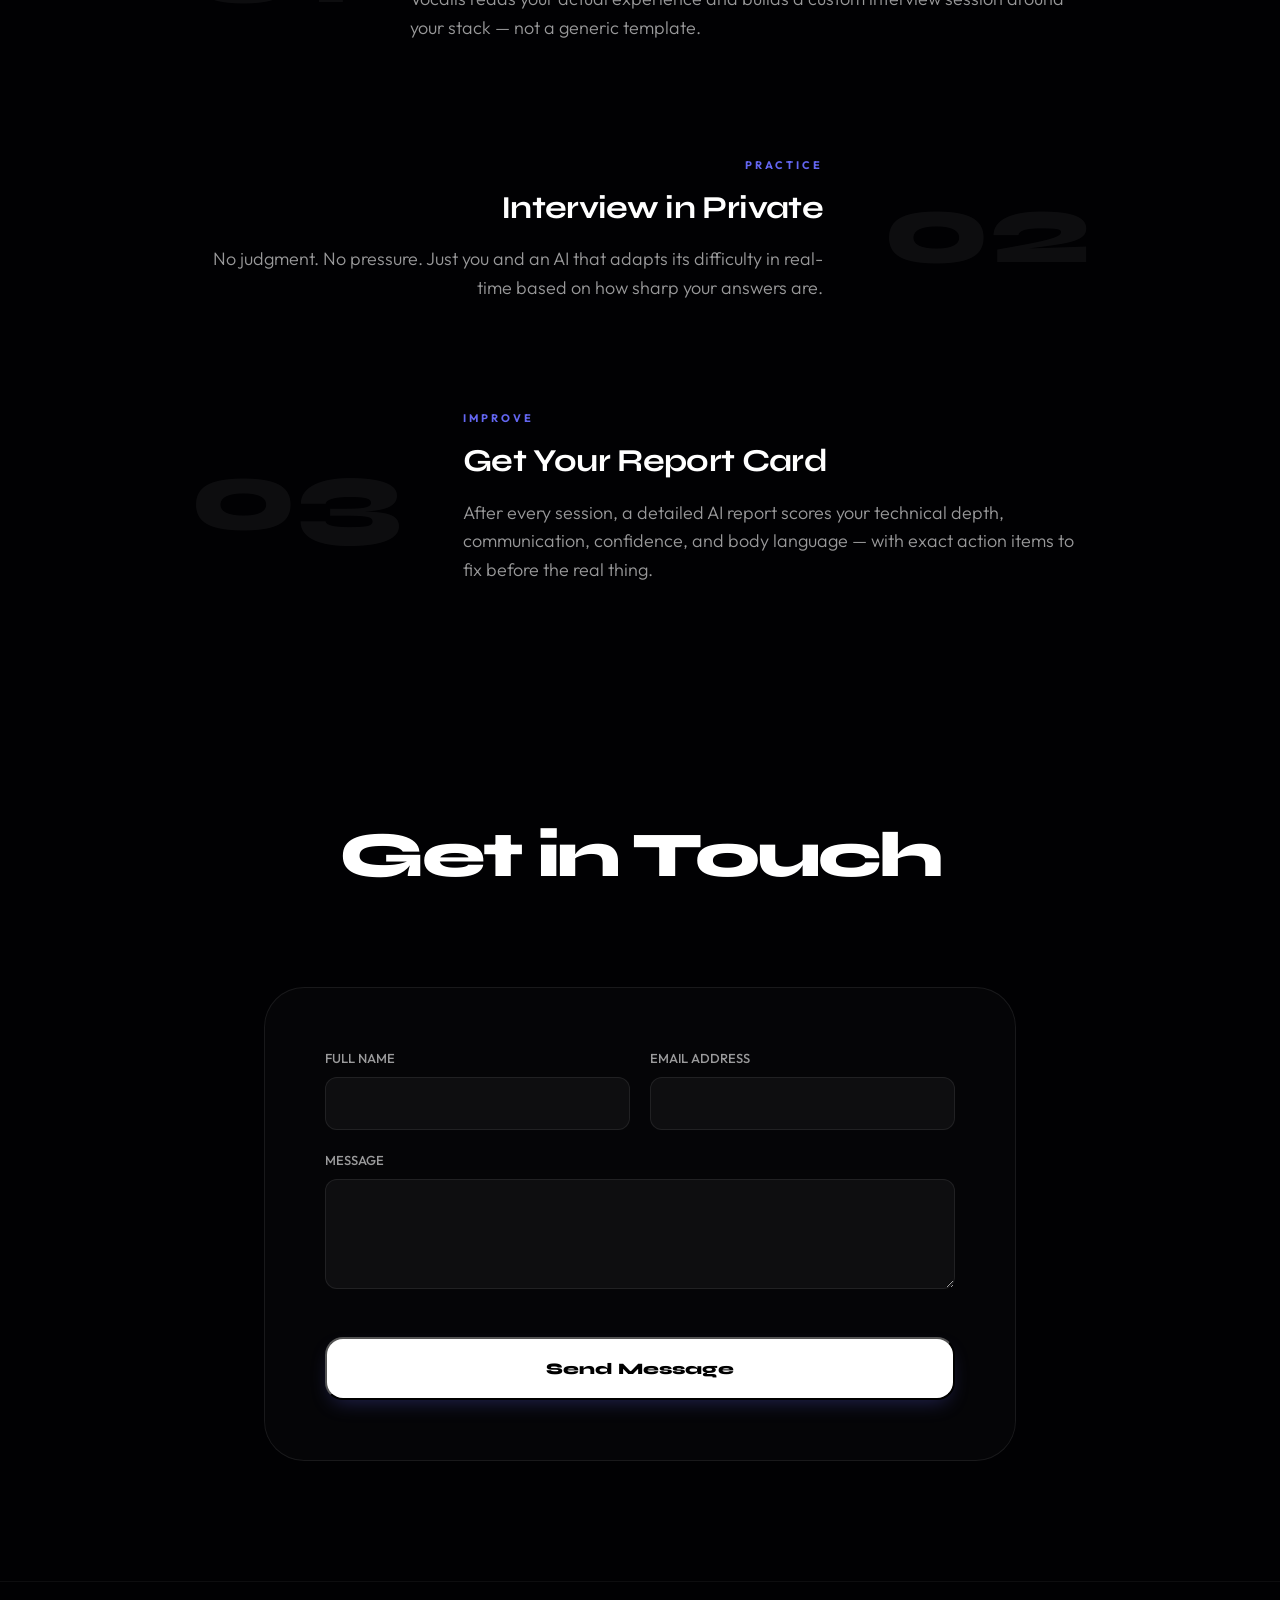
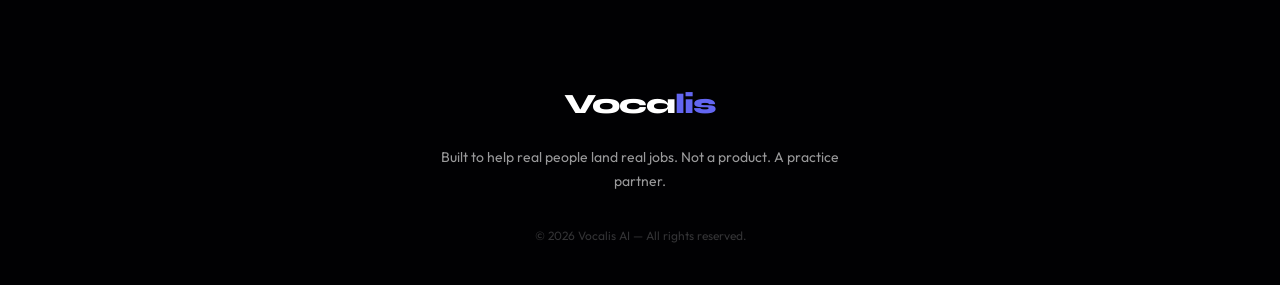
==== commit fcf7d741: "Add 20-min interview timer limit + redesign landing page to feel more human" ====
--- a/frontend/index.html
+++ b/frontend/index.html
@@ -211,41 +211,79 @@
 </section>
 
 <section class="section" id="features">
-  <div class="section-title">Built for Real Results</div>
+  <!-- Social proof bar -->
+  <div style="display:flex; justify-content:center; gap:60px; margin-bottom:80px; flex-wrap:wrap;">
+    <div style="text-align:center;">
+      <div style="font-family:'Syne',sans-serif; font-size:36px; font-weight:800;">20min</div>
+      <div style="font-size:13px; color:var(--text-dim); margin-top:4px;">Max session length</div>
+    </div>
+    <div style="text-align:center;">
+      <div style="font-family:'Syne',sans-serif; font-size:36px; font-weight:800;">5+</div>
+      <div style="font-size:13px; color:var(--text-dim); margin-top:4px;">Interview tracks</div>
+    </div>
+    <div style="text-align:center;">
+      <div style="font-family:'Syne',sans-serif; font-size:36px; font-weight:800;">100%</div>
+      <div style="font-size:13px; color:var(--text-dim); margin-top:4px;">Private & secure</div>
+    </div>
+  </div>
+
+  <div class="section-title">Not Just Another Mock Interview</div>
   <div class="feat-grid">
     <div class="feat-card reveal">
-      <div style="font-size:32px; margin-bottom:24px;">🎙️</div>
+      <div style="margin-bottom:24px;">
+        <svg width="32" height="32" viewBox="0 0 24 24" fill="none" stroke="#6366f1" stroke-width="1.5" stroke-linecap="round">
+          <path d="M12 1a3 3 0 0 0-3 3v8a3 3 0 0 0 6 0V4a3 3 0 0 0-3-3z"/><path d="M19 10v2a7 7 0 0 1-14 0v-2"/><line x1="12" y1="19" x2="12" y2="23"/><line x1="8" y1="23" x2="16" y2="23"/>
+        </svg>
+      </div>
       <h3>Real-Time Voice</h3>
-      <p>WebSocket architecture for natural conversation. No lag, just fluid dialogue like a real call.</p>
+      <p style="color:var(--text-dim); margin-top:10px; line-height:1.7;">Speak naturally — no typing. WebSocket-powered conversation that responds in seconds, not minutes.</p>
     </div>
     <div class="feat-card reveal">
-      <div style="font-size:32px; margin-bottom:24px;">👁️</div>
-      <h3>Body Language</h3>
-      <p>Our AI tracks your eye-contact and posture. Get coached on how you look, not just what you say.</p>
+      <div style="margin-bottom:24px;">
+        <svg width="32" height="32" viewBox="0 0 24 24" fill="none" stroke="#6366f1" stroke-width="1.5" stroke-linecap="round">
+          <circle cx="12" cy="8" r="4"/><path d="M1 22c0-5 4.5-9 11-9s11 4 11 9"/><circle cx="12" cy="8" r="1.5" fill="#6366f1"/>
+        </svg>
+      </div>
+      <h3>Body Language Scoring</h3>
+      <p style="color:var(--text-dim); margin-top:10px; line-height:1.7;">Our camera AI tracks eye contact and focus — because how you present matters just as much as what you say.</p>
     </div>
     <div class="feat-card reveal">
-      <div style="font-size:32px; margin-bottom:24px;">📈</div>
-      <h3>Honest Feedback</h3>
-      <p>Get a detailed breakdown of your strengths and where you need to improve to land the offer.</p>
+      <div style="margin-bottom:24px;">
+        <svg width="32" height="32" viewBox="0 0 24 24" fill="none" stroke="#6366f1" stroke-width="1.5" stroke-linecap="round">
+          <polyline points="22 12 18 12 15 21 9 3 6 12 2 12"/>
+        </svg>
+      </div>
+      <h3>Actionable Feedback</h3>
+      <p style="color:var(--text-dim); margin-top:10px; line-height:1.7;">No vague "good job". Get a scored breakdown — technical depth, communication, confidence — with exactly what to fix.</p>
     </div>
   </div>
 </section>
 
 <section class="section" id="how">
-  <div class="section-title">How It Works</div>
+  <div class="section-title">Three Steps. One Offer.</div>
   <div style="max-width:900px; margin:0 auto;">
     <div class="step-row reveal">
       <div class="step-num">01</div>
       <div>
-        <h3 style="font-family:Syne; font-size:32px; margin-bottom:12px;">Sync Your Resume</h3>
-        <p style="color:var(--text-dim); font-size:18px; font-weight:300; line-height:1.6;">Upload your PDF. Our AI learns your stack and experience to build a custom interview track just for you.</p>
+        <div style="font-size:11px; color:var(--accent); font-weight:700; letter-spacing:3px; margin-bottom:8px;">UPLOAD</div>
+        <h3 style="font-family:Syne; font-size:32px; margin-bottom:12px;">Drop Your Resume</h3>
+        <p style="color:var(--text-dim); font-size:18px; font-weight:300; line-height:1.6;">Vocalis reads your actual experience and builds a custom interview session around your stack — not a generic template.</p>
       </div>
     </div>
     <div class="step-row reveal">
       <div class="step-num" style="order:2">02</div>
       <div style="order:1; text-align:right;">
-        <h3 style="font-family:Syne; font-size:32px; margin-bottom:12px;">Practice Privately</h3>
-        <p style="color:var(--text-dim); font-size:18px; font-weight:300; line-height:1.6;">Go through a full session. The AI adjusts its difficulty based on how well you're doing in real-time.</p>
+        <div style="font-size:11px; color:var(--accent); font-weight:700; letter-spacing:3px; margin-bottom:8px;">PRACTICE</div>
+        <h3 style="font-family:Syne; font-size:32px; margin-bottom:12px;">Interview in Private</h3>
+        <p style="color:var(--text-dim); font-size:18px; font-weight:300; line-height:1.6;">No judgment. No pressure. Just you and an AI that adapts its difficulty in real-time based on how sharp your answers are.</p>
+      </div>
+    </div>
+    <div class="step-row reveal">
+      <div class="step-num">03</div>
+      <div>
+        <div style="font-size:11px; color:var(--accent); font-weight:700; letter-spacing:3px; margin-bottom:8px;">IMPROVE</div>
+        <h3 style="font-family:Syne; font-size:32px; margin-bottom:12px;">Get Your Report Card</h3>
+        <p style="color:var(--text-dim); font-size:18px; font-weight:300; line-height:1.6;">After every session, a detailed AI report scores your technical depth, communication, confidence, and body language — with exact action items to fix before the real thing.</p>
       </div>
     </div>
   </div>
@@ -273,9 +311,10 @@
   </div>
 </section>
 
-<footer style="padding: 100px 6vw 40px; text-align: center; border-top: 1px solid rgba(255,255,255,0.1); position: relative; z-index: 1;">
-  <div class="nav-logo" style="margin-bottom: 40px;">Voca<span>lis</span></div>
-  <div style="font-size:12px; color:var(--text-dim);">© 2025 Vocalis AI. Built for better interviews.</div>
+<footer style="padding: 100px 6vw 40px; text-align: center; border-top: 1px solid rgba(255,255,255,0.05); position: relative; z-index: 1;">
+  <div class="nav-logo" style="margin-bottom: 20px; font-size:28px;">Voca<span>lis</span></div>
+  <p style="font-size:14px; color:var(--text-dim); max-width:400px; margin:0 auto 32px; line-height:1.7;">Built to help real people land real jobs. Not a product. A practice partner.</p>
+  <div style="font-size:12px; color:rgba(255,255,255,0.2);">© 2026 Vocalis AI — All rights reserved.</div>
 </footer>
 
 <script>
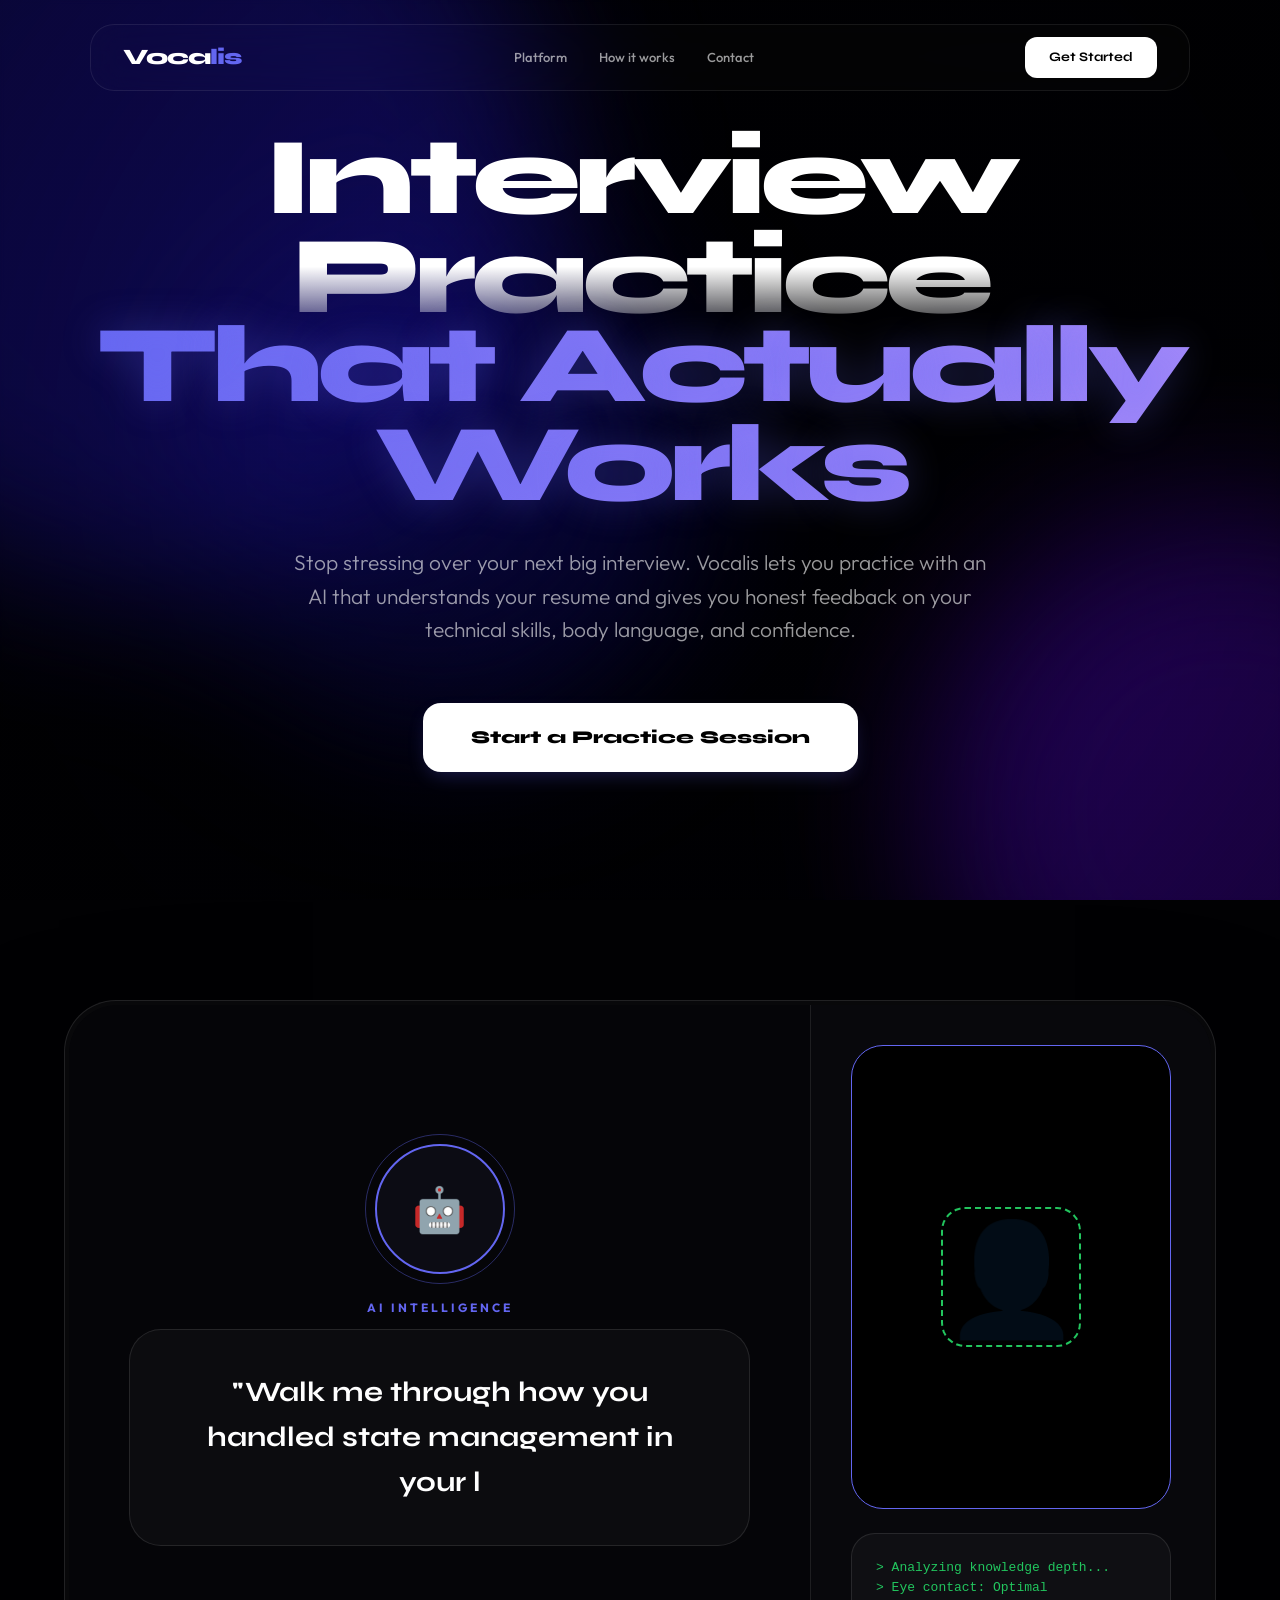
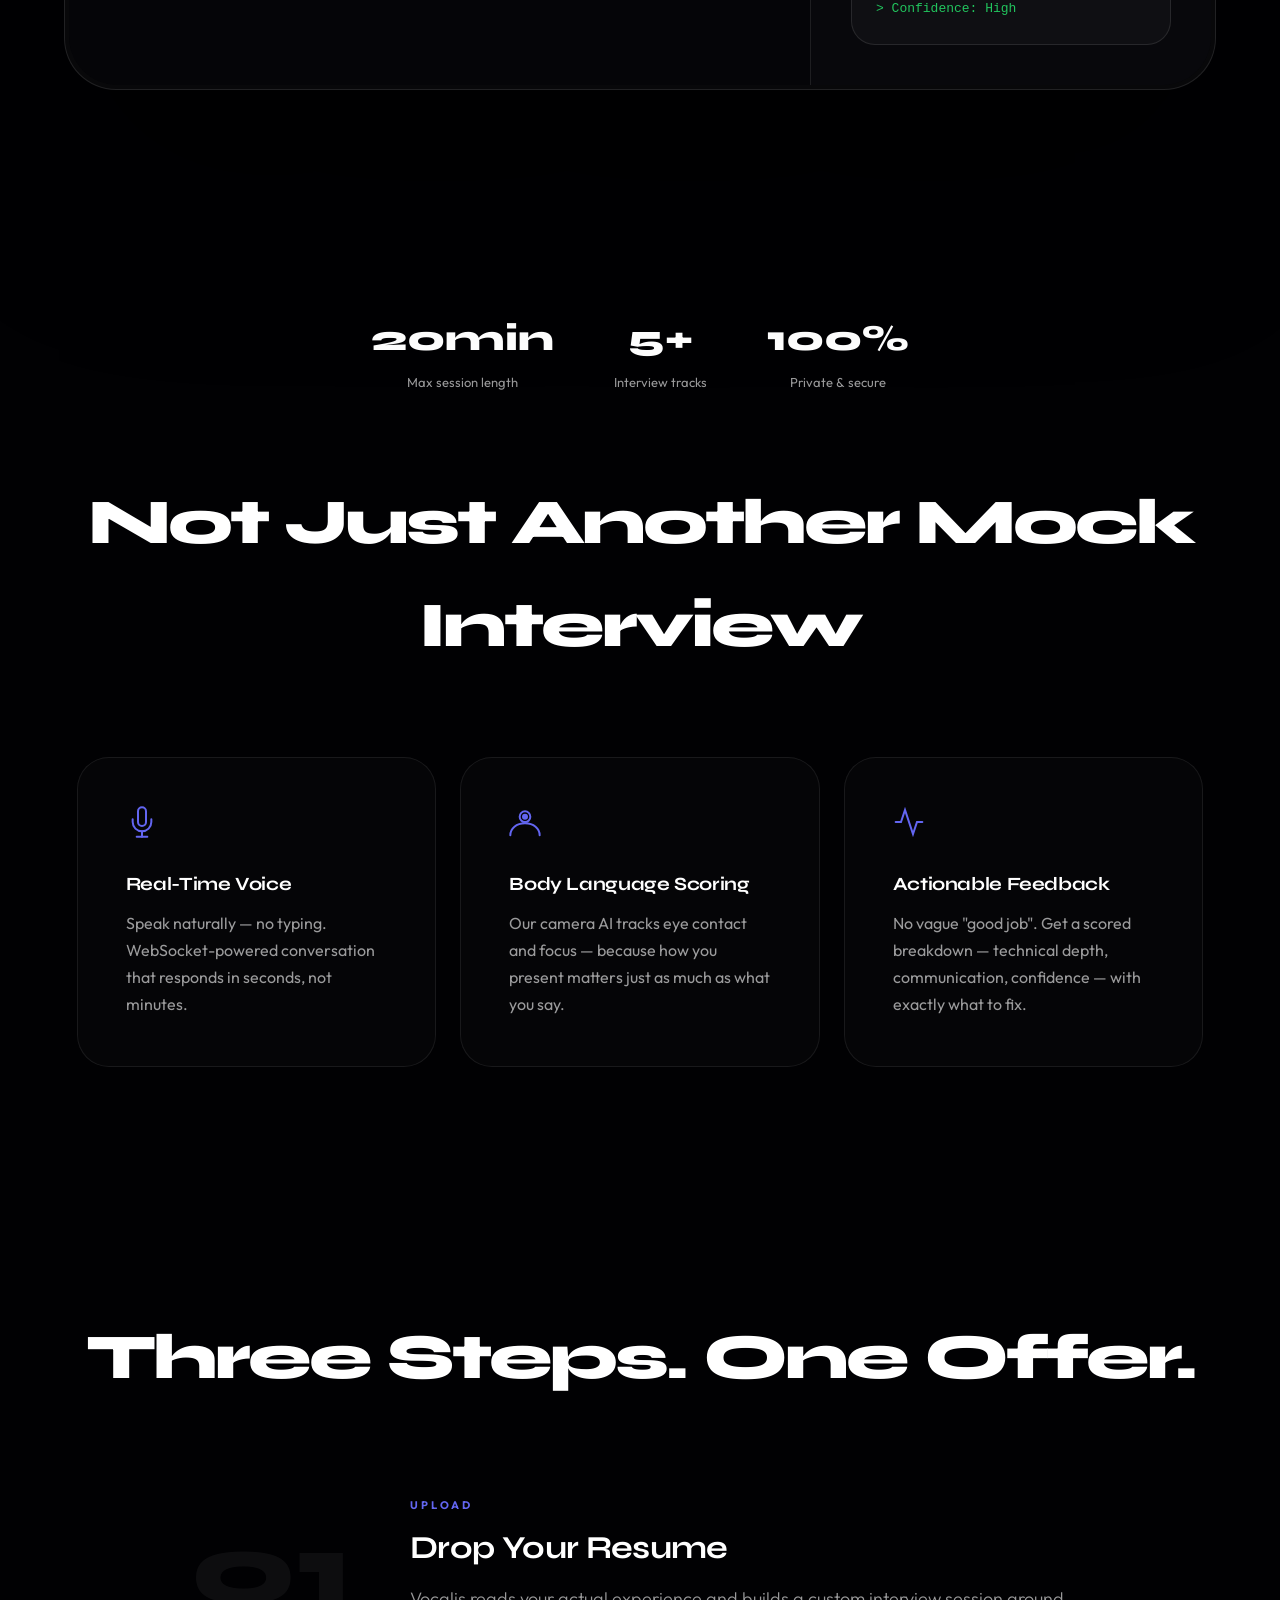
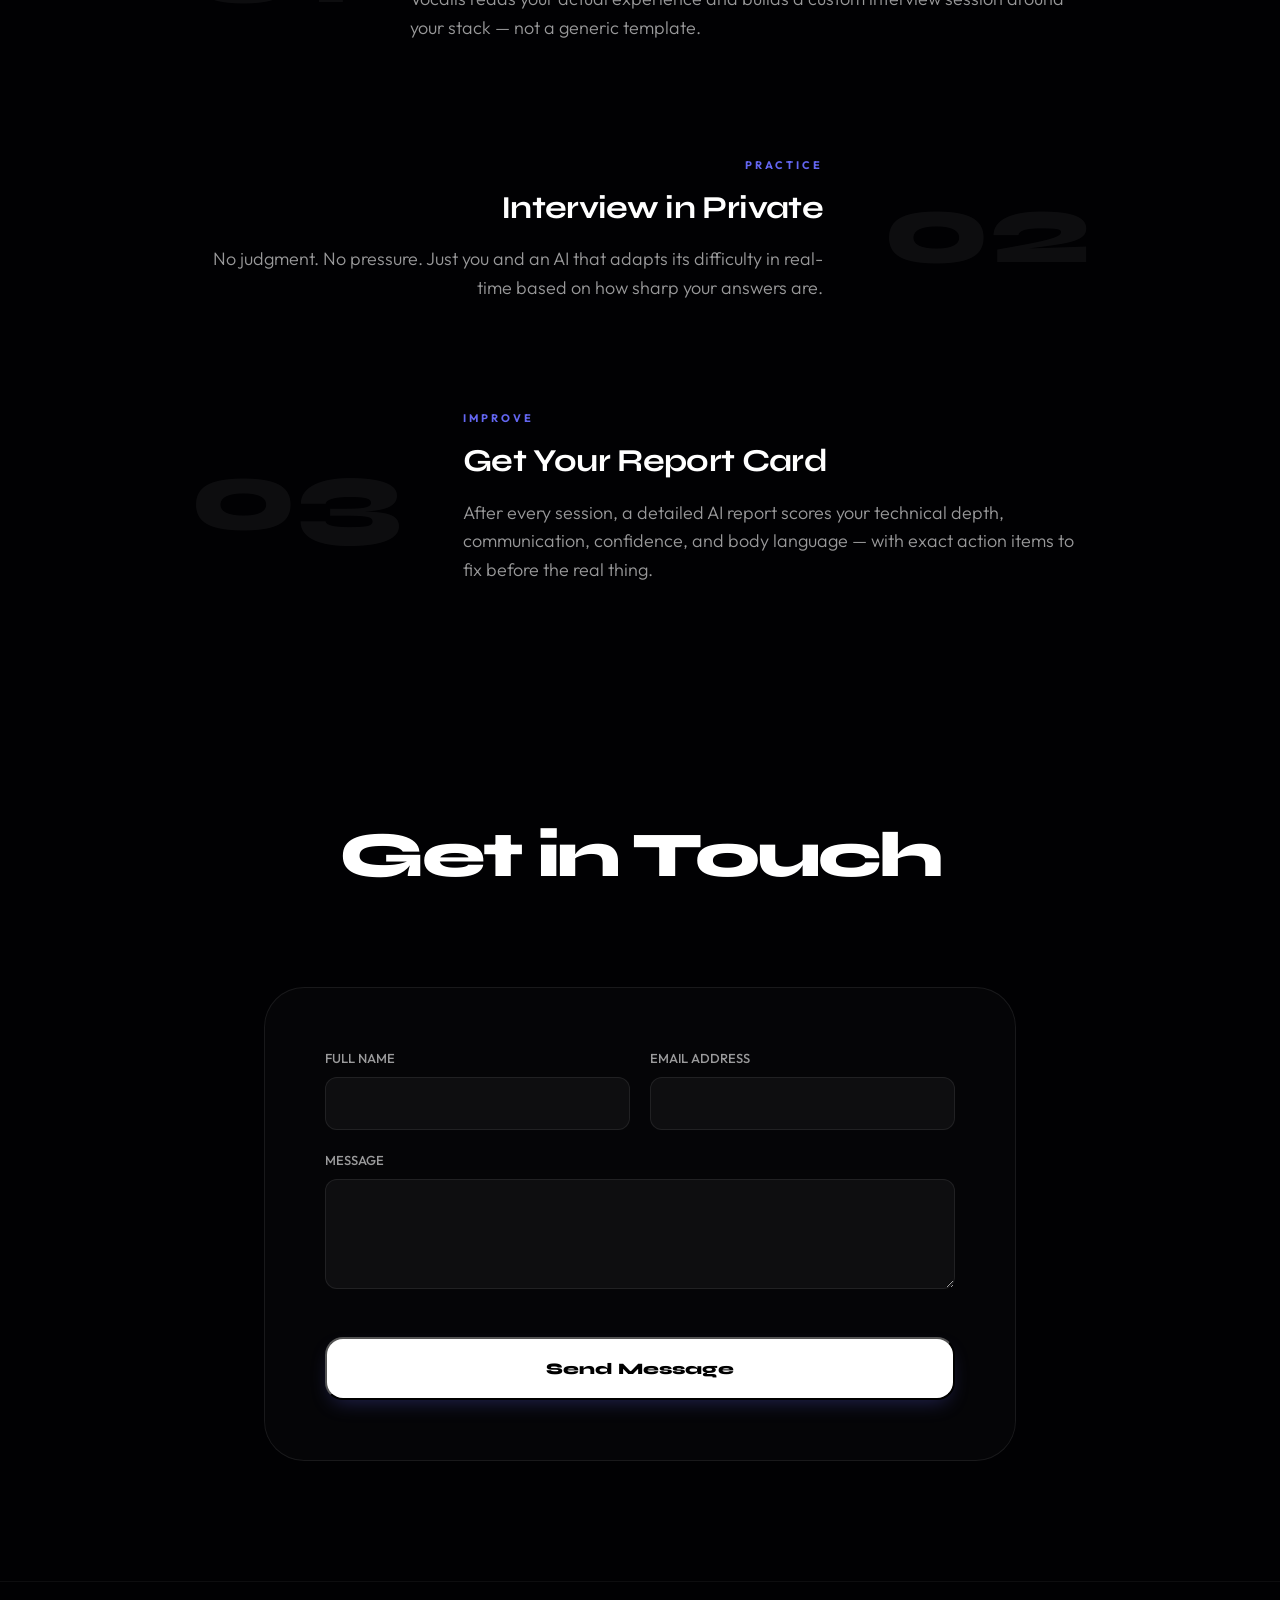
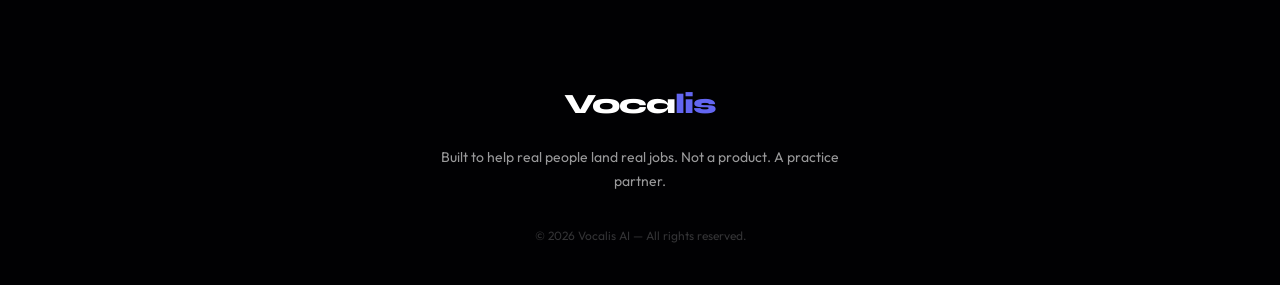
==== commit bb01d27e: "Add responsive media queries for mobile devices across all pages" ====
--- a/frontend/index.html
+++ b/frontend/index.html
@@ -154,6 +154,26 @@
 
 .reveal { opacity: 0; transform: translateY(40px); transition: 1s cubic-bezier(0.2, 0, 0.2, 1); }
 .reveal.is-visible { opacity: 1; transform: none; }
+
+/* ── RESPONSIVE DESIGN ── */
+@media (max-width: 768px) {
+  .nav-links { display: none; }
+  .hero h1 { font-size: clamp(40px, 12vw, 60px); letter-spacing: -2px; }
+  .hero-p { font-size: 16px; padding: 0 10px; }
+  
+  .preview-inner { grid-template-columns: 1fr !important; min-height: auto !important; }
+  .p-left { border-right: none !important; border-bottom: 1px solid rgba(255,255,255,0.1); padding: 30px !important; }
+  .p-right { padding: 20px !important; }
+  
+  .feat-grid { grid-template-columns: 1fr; }
+  
+  .step-row { flex-direction: column; text-align: center !important; gap: 20px; margin-bottom: 60px; }
+  .step-num { font-size: 60px; }
+  
+  .contact-card .input-row { grid-template-columns: 1fr !important; }
+  
+  div[style*="justify-content:center; gap:60px;"] { gap: 30px !important; flex-direction: column; }
+}
 </style>
 </head>
 <body>
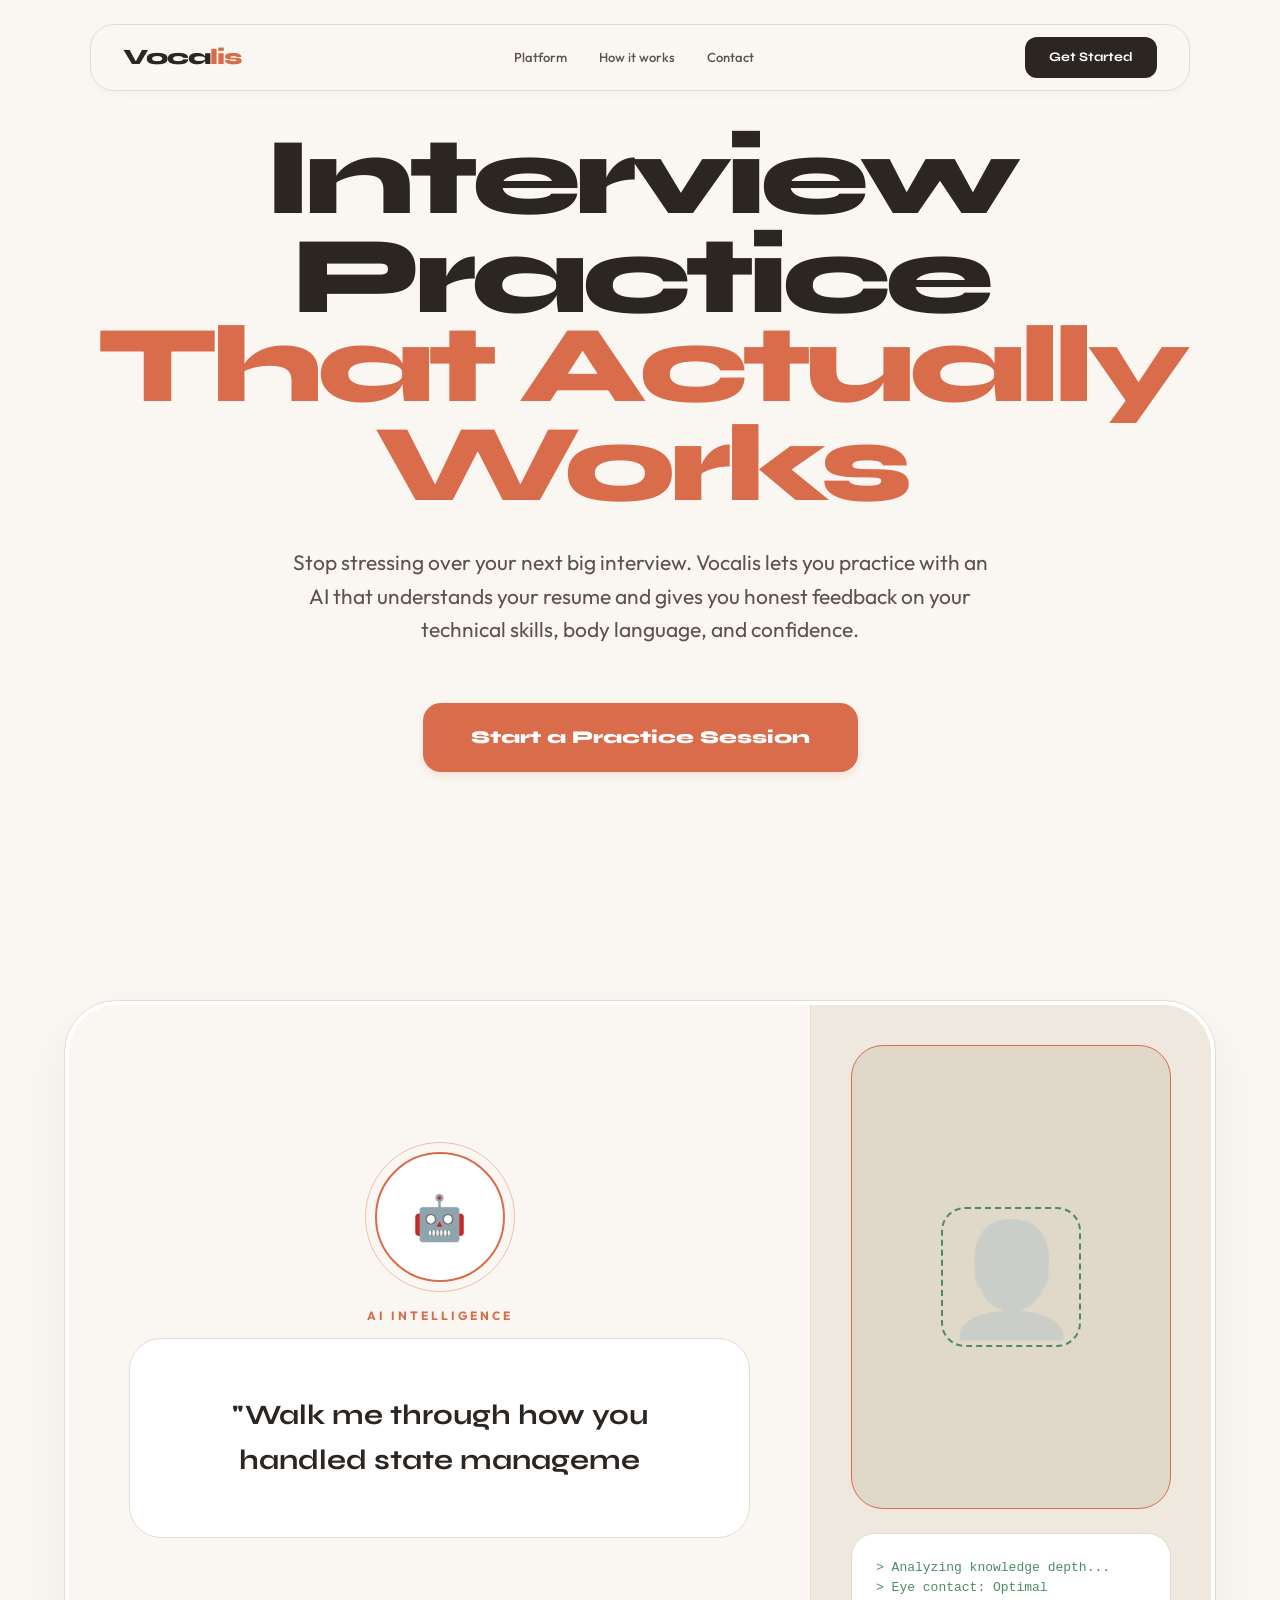
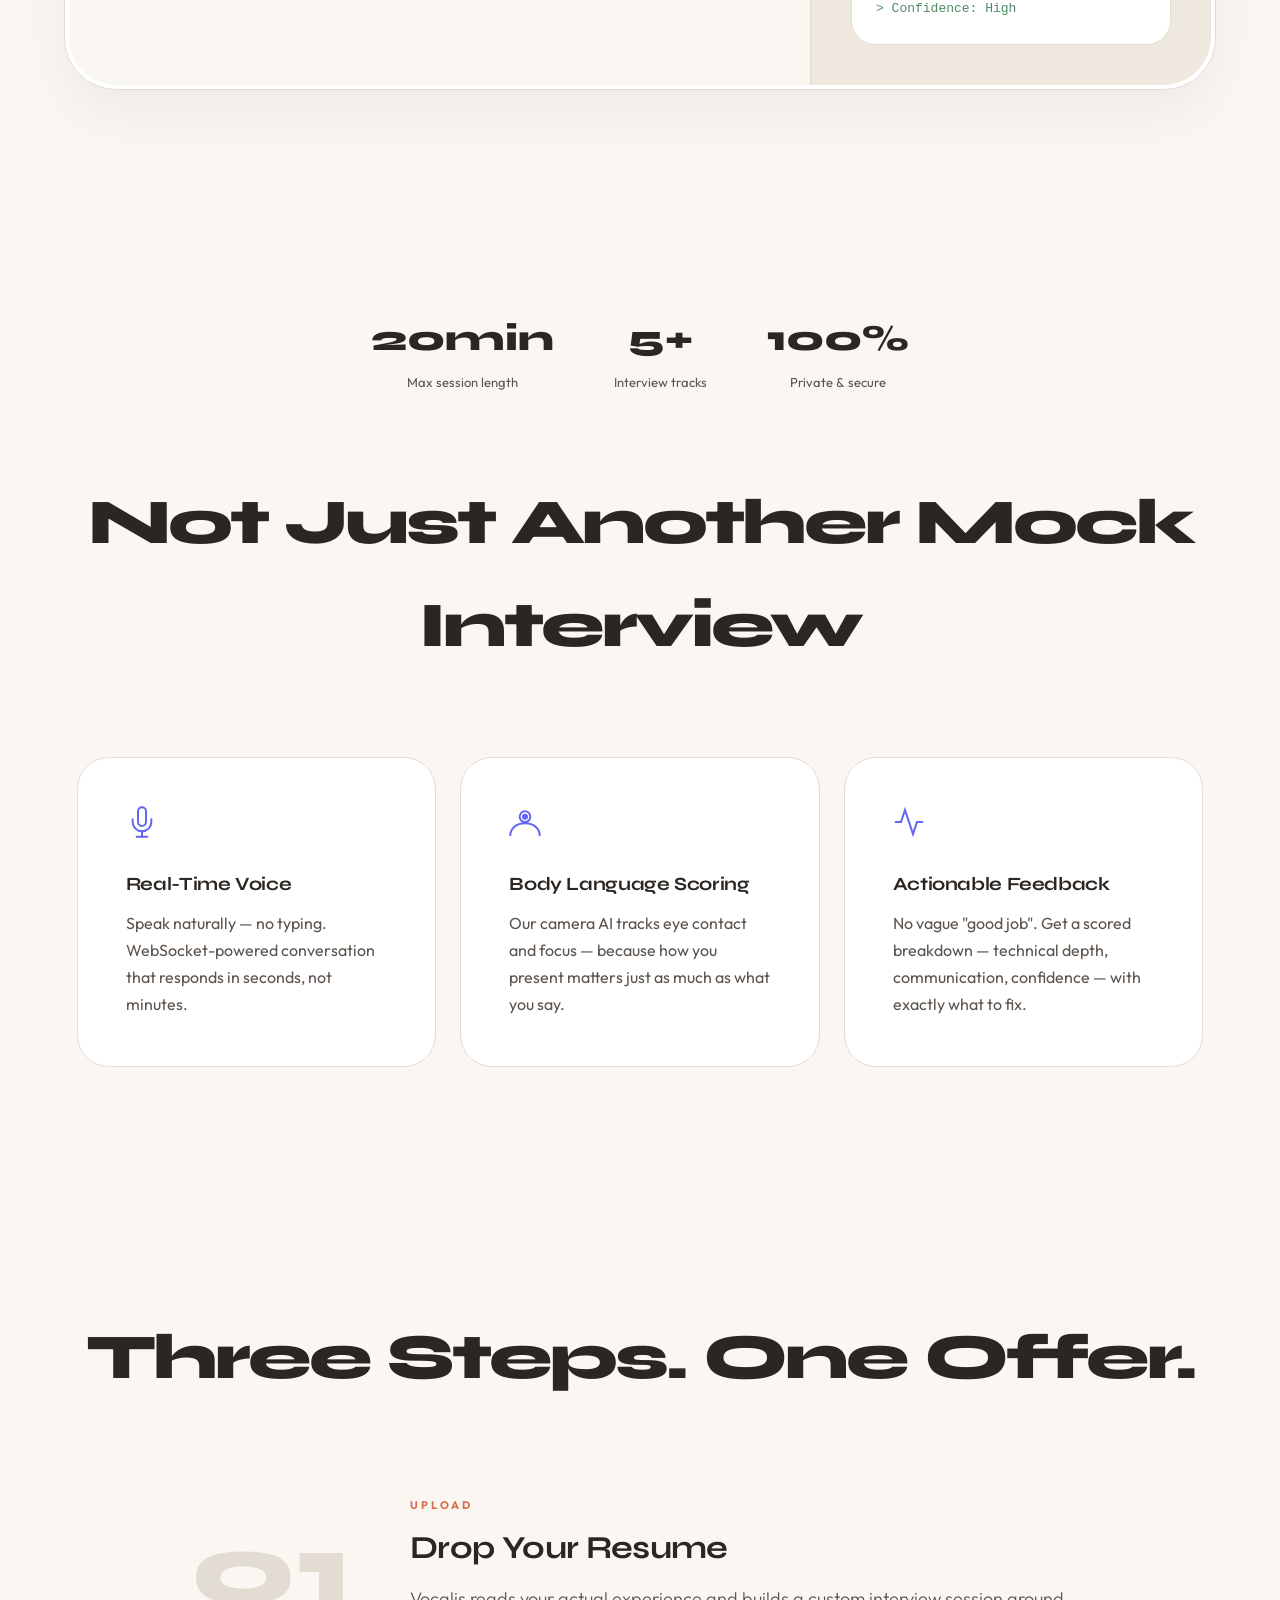
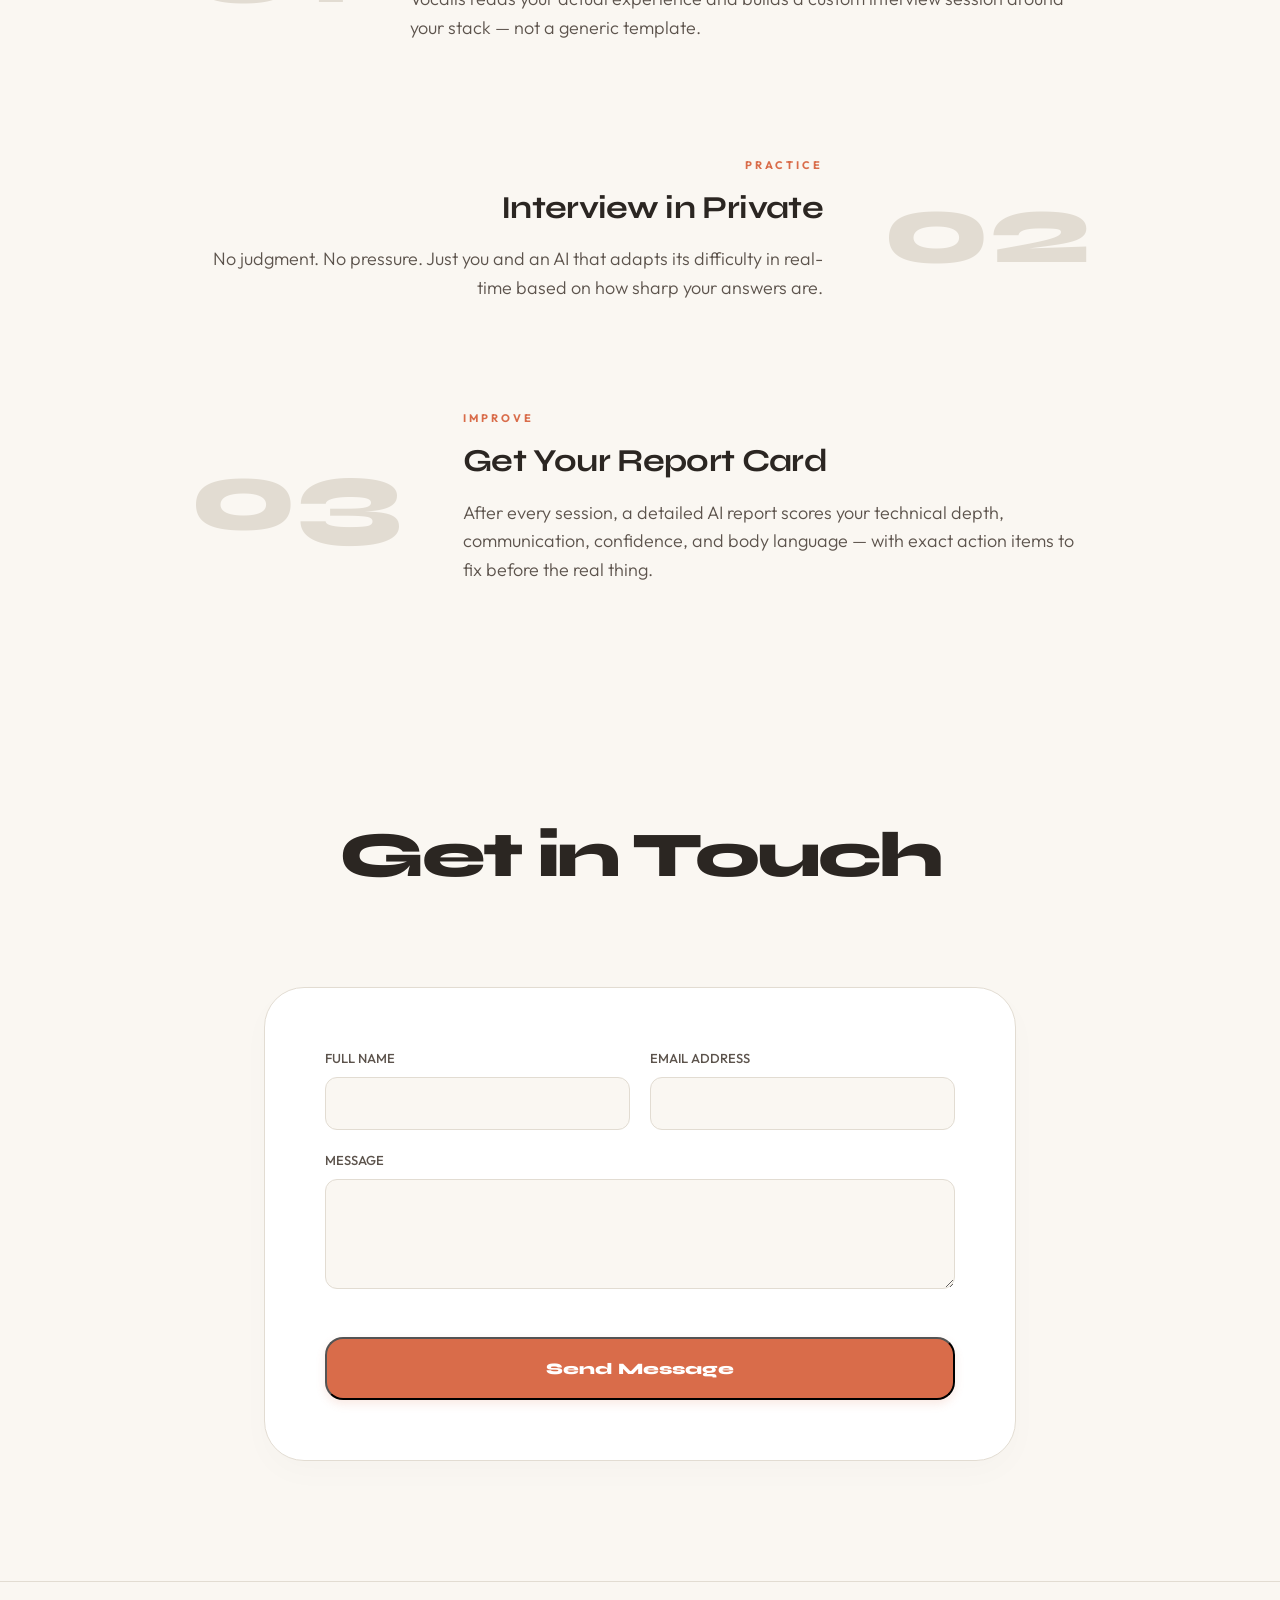
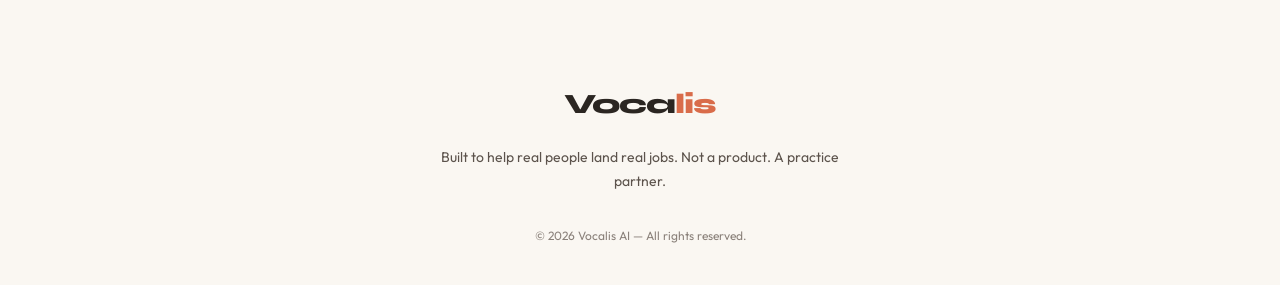
==== commit 5e2a3560: "css updated" ====
--- a/frontend/index.html
+++ b/frontend/index.html
@@ -8,13 +8,7 @@
 <link rel="stylesheet" href="css/style.css" />
 <style>
 :root {
-  --bg: #010103;
-  --surface: rgba(255, 255, 255, 0.03);
-  --border: rgba(255, 255, 255, 0.08);
-  --accent: #6366f1;
-  --accent-glow: rgba(99, 102, 241, 0.3);
-  --text: #ffffff;
-  --text-dim: rgba(255, 255, 255, 0.6);
+  --text-dim: #5c534c;
 }
 
 * { margin: 0; padding: 0; box-sizing: border-box; }
@@ -27,53 +21,7 @@
   -webkit-font-smoothing: antialiased;
 }
 
-/* ── CINEMATIC GRAIN ── */
-body::after {
-  content: ""; position: fixed; inset: 0; z-index: 999;
-  background-image: url("https://grainy-gradients.vercel.app/noise.svg");
-  opacity: 0.03; pointer-events: none; mix-blend-mode: overlay;
-}
-
-/* ── INTERACTIVE POND ── */
-.pond-container {
-  position: fixed; inset: 0; z-index: -1;
-  background: var(--bg); overflow: hidden;
-  pointer-events: auto;
-}
-.liquid-bg { position: absolute; inset: -100px; filter: blur(80px) contrast(140%); }
-.blob {
-  position: absolute; width: 600px; height: 600px; 
-  background: var(--accent); border-radius: 50%; 
-  opacity: 0.4; animation: liquid-move 20s infinite alternate ease-in-out;
-}
-.blob-1 { top: -10%; left: -10%; background: #4338ca; width: 800px; height: 800px; }
-.blob-2 { bottom: -10%; right: -10%; background: #6d28d9; animation-delay: -5s; }
-.blob-3 { top: 30%; left: 20%; background: #312e81; width: 500px; height: 500px; animation-delay: -10s; }
-@keyframes liquid-move {
-  0% { transform: translate(0, 0) scale(1) rotate(0deg); }
-  50% { transform: translate(150px, 100px) scale(1.1) rotate(180deg); }
-  100% { transform: translate(-50px, 50px) scale(1) rotate(360deg); }
-}
-
-.water-ring {
-  position: absolute; width: 2px; height: 2px; border-radius: 50%;
-  border: 1px solid rgba(255, 255, 255, 0.15);
-  box-shadow: inset 0 0 10px rgba(255,255,255,0.1), 0 0 10px rgba(255,255,255,0.05);
-  pointer-events: none; transform: translate(-50%, -50%) scale(1);
-  opacity: 0; animation: ring-expand 3s cubic-bezier(0, 0.4, 0.5, 1) forwards;
-  z-index: 2;
-}
-@keyframes ring-expand {
-  0% { transform: translate(-50%, -50%) scale(1); opacity: 0.4; }
-  10% { opacity: 0.6; }
-  100% { transform: translate(-50%, -50%) scale(120); opacity: 0; }
-}
-
-.glass-overlay {
-  position: fixed; inset: 0; z-index: -1;
-  background: radial-gradient(circle at 50% 50%, transparent, rgba(1, 1, 3, 0.4));
-  backdrop-filter: blur(2px); pointer-events: none;
-}
+/* Animations removed */
 
 /* ── MODERN PILL NAVBAR ── */
 .nav-container {
@@ -82,22 +30,23 @@
 }
 nav {
   width: 100%; max-width: 1100px;
-  background: rgba(255, 255, 255, 0.01);
-  backdrop-filter: blur(20px);
-  border: 1px solid rgba(255, 255, 255, 0.08);
+  background: var(--surface2);
+  border: 1px solid var(--border);
   border-radius: 24px;
   display: flex; align-items: center; justify-content: space-between;
   padding: 12px 32px;
   transition: all 0.4s cubic-bezier(0.2, 0, 0.2, 1);
+  box-shadow: 0 4px 12px rgba(0,0,0,0.02);
 }
 nav.scrolled {
   max-width: 900px;
   padding: 8px 24px;
-  background: rgba(1, 1, 3, 0.7);
-  border-color: var(--accent);
-  box-shadow: 0 20px 40px rgba(0,0,0,0.4);
-}
-.nav-logo { font-family: 'Syne', sans-serif; font-size: 22px; font-weight: 800; color: #fff; text-decoration: none; letter-spacing: -1px; }
+  background: rgba(255, 255, 255, 0.9);
+  backdrop-filter: blur(12px);
+  border-color: var(--border2);
+  box-shadow: 0 8px 24px rgba(0,0,0,0.05);
+}
+.nav-logo { font-family: 'Syne', sans-serif; font-size: 22px; font-weight: 800; color: var(--text); text-decoration: none; letter-spacing: -1px; }
 .nav-logo span { color: var(--accent); }
 
 .nav-links { display: flex; gap: 32px; }
@@ -106,7 +55,7 @@
   transition: color 0.3s; position: relative;
   padding: 4px 0;
 }
-.nav-links a:hover { color: #fff; }
+.nav-links a:hover { color: var(--text); }
 .nav-links a::after {
   content: ""; position: absolute; bottom: 0; left: 50%; width: 0; height: 1px;
   background: var(--accent); transition: 0.3s cubic-bezier(0.2, 0, 0.2, 1);
@@ -115,42 +64,40 @@
 .nav-links a:hover::after { width: 100%; }
 
 .nav-btn {
-  background: #fff; color: #000; padding: 10px 24px; border-radius: 12px;
+  background: var(--text); color: #fff; padding: 10px 24px; border-radius: 12px;
   font-family: 'Syne'; font-weight: 700; font-size: 13px; text-decoration: none;
   transition: 0.3s;
 }
-.nav-btn:hover { transform: scale(1.05); box-shadow: 0 0 20px var(--accent-glow); }
+.nav-btn:hover { transform: scale(1.05); box-shadow: 0 4px 12px rgba(0,0,0,0.1); }
 
 /* ── HERO & SECTIONS ── */
 .hero { min-height: 100vh; display: flex; flex-direction: column; align-items: center; justify-content: center; text-align: center; padding: 120px 24px; }
-.hero h1 { font-family: 'Syne', sans-serif; font-size: clamp(48px, 10vw, 110px); font-weight: 800; line-height: 0.9; letter-spacing: -6px; margin-bottom: 32px; }
-.hero h1 span:first-child { display: block; background: linear-gradient(to bottom, #fff 70%, rgba(255,255,255,0.2)); -webkit-background-clip: text; -webkit-text-fill-color: transparent; }
-.hero h1 span:last-child { display: block; background: linear-gradient(to right, var(--accent), #a78bfa); -webkit-background-clip: text; -webkit-text-fill-color: transparent; text-shadow: 0 0 40px var(--accent-glow); margin-top: -10px; }
-.hero-p { font-size: 21px; color: var(--text-dim); max-width: 700px; line-height: 1.6; margin-bottom: 56px; font-weight: 300; }
-
-.btn-primary { background: #fff; color: #000; padding: 20px 48px; border-radius: 18px; font-family: 'Syne'; font-weight: 800; text-decoration: none; transition: 0.4s; display: inline-block; font-size: 18px; }
-.btn-primary:hover { transform: translateY(-5px); box-shadow: 0 30px 60px rgba(255,255,255,0.2); }
+.hero h1 { font-family: 'Syne', sans-serif; font-size: clamp(48px, 10vw, 110px); font-weight: 800; line-height: 0.9; letter-spacing: -6px; margin-bottom: 32px; color: var(--text); }
+.hero h1 span:last-child { display: block; color: var(--accent); margin-top: -10px; }
+.hero-p { font-size: 21px; color: var(--text-dim); max-width: 700px; line-height: 1.6; margin-bottom: 56px; font-weight: 400; }
+
+.btn-primary { background: var(--accent); color: #fff; padding: 20px 48px; border-radius: 18px; font-family: 'Syne'; font-weight: 800; text-decoration: none; transition: 0.4s; display: inline-block; font-size: 18px; }
+.btn-primary:hover { transform: translateY(-5px); box-shadow: 0 12px 24px rgba(217, 108, 74, 0.2); }
 
 /* ... (rest of preview and feature styles remain similar) ... */
 .preview-section { padding: 100px 5vw; position: relative; z-index: 1; perspective: 2000px; }
-.preview-card { background: rgba(255, 255, 255, 0.03); border: 1px solid rgba(255, 255, 255, 0.1); border-radius: 52px; padding: 4px; backdrop-filter: blur(60px); animation: float-3d 10s infinite ease-in-out; box-shadow: 0 100px 200px -40px rgba(0,0,0,0.9); }
-@keyframes float-3d { 0%, 100% { transform: rotateX(8deg) rotateY(-4deg) translateY(0); } 50% { transform: rotateX(4deg) rotateY(2deg) translateY(-20px); } }
+.preview-card { background: var(--surface); border: 1px solid var(--border); border-radius: 52px; padding: 4px; box-shadow: 0 24px 60px rgba(0,0,0,0.05); }
 
 .section { padding: 120px 6vw; text-align: center; }
 .section-title { font-family: 'Syne', sans-serif; font-size: clamp(32px, 5vw, 64px); font-weight: 800; letter-spacing: -3px; margin-bottom: 80px; }
 .feat-grid { display: grid; grid-template-columns: repeat(3, 1fr); gap: 24px; }
-.feat-card { background: rgba(255,255,255,0.02); border: 1px solid var(--border); border-radius: 32px; padding: 48px; text-align: left; transition: all 0.4s; }
-.feat-card:hover { border-color: var(--accent); transform: translateY(-10px); }
+.feat-card { background: var(--surface); border: 1px solid var(--border); border-radius: 32px; padding: 48px; text-align: left; transition: all 0.4s; }
+.feat-card:hover { border-color: var(--accent); transform: translateY(-10px); box-shadow: 0 12px 32px rgba(0,0,0,0.03); }
 
 .step-row { display: flex; align-items: center; gap: 60px; margin-bottom: 100px; text-align: left; }
-.step-num { font-family: 'Syne', sans-serif; font-size: 100px; font-weight: 800; color: rgba(255,255,255,0.05); flex-shrink: 0; }
+.step-num { font-family: 'Syne', sans-serif; font-size: 100px; font-weight: 800; color: var(--border); flex-shrink: 0; }
 
 .contact-section { max-width: 800px; margin: 0 auto 120px; padding: 0 24px; text-align: center; }
-.contact-card { background: rgba(255,255,255,0.02); border: 1px solid var(--border); border-radius: 40px; padding: 60px; backdrop-filter: blur(40px); }
+.contact-card { background: var(--surface); border: 1px solid var(--border); border-radius: 40px; padding: 60px; box-shadow: 0 12px 32px rgba(0,0,0,0.02); }
 .input-group { margin-bottom: 20px; text-align: left; }
 .input-group label { display: block; font-size: 13px; color: var(--text-dim); margin-bottom: 8px; font-weight: 500; }
-.input-group input, .input-group textarea { width: 100%; background: rgba(255,255,255,0.04); border: 1px solid var(--border); border-radius: 12px; padding: 16px; color: #fff; font-family: inherit; font-size: 15px; transition: 0.3s; }
-.input-group input:focus, .input-group textarea:focus { outline: none; border-color: var(--accent); background: rgba(255,255,255,0.07); }
+.input-group input, .input-group textarea { width: 100%; background: var(--surface2); border: 1px solid var(--border); border-radius: 12px; padding: 16px; color: var(--text); font-family: inherit; font-size: 15px; transition: 0.3s; }
+.input-group input:focus, .input-group textarea:focus { outline: none; border-color: var(--accent); background: var(--surface); }
 
 .reveal { opacity: 0; transform: translateY(40px); transition: 1s cubic-bezier(0.2, 0, 0.2, 1); }
 .reveal.is-visible { opacity: 1; transform: none; }
@@ -178,14 +125,6 @@
 </head>
 <body>
 
-<div class="pond-container" id="pond">
-  <div class="liquid-bg">
-    <div class="blob blob-1"></div>
-    <div class="blob blob-2"></div>
-    <div class="blob blob-3"></div>
-  </div>
-</div>
-<div class="glass-overlay"></div>
 <div class="hero-grid"></div>
 
 <div class="nav-container">
@@ -208,23 +147,23 @@
 
 <section class="preview-section reveal">
   <div class="preview-card">
-    <div class="preview-inner" style="position: relative; background: #050508; border-radius: 48px; min-height: 680px; display: grid; grid-template-columns: 1fr 400px; overflow: hidden;">
-      <div class="p-left" style="padding: 60px; border-right: 1px solid rgba(255,255,255,0.1); display: flex; flex-direction: column; align-items: center; justify-content: center;">
-        <div class="p-ai-avatar" style="width: 130px; height: 130px; border-radius: 50%; background: #0c0c14; border: 2px solid var(--accent); display: flex; align-items: center; justify-content: center; font-size: 44px; margin-bottom: 24px; position: relative;">
+    <div class="preview-inner" style="position: relative; background: var(--surface2); border-radius: 48px; min-height: 680px; display: grid; grid-template-columns: 1fr 400px; overflow: hidden;">
+      <div class="p-left" style="padding: 60px; border-right: 1px solid var(--border); display: flex; flex-direction: column; align-items: center; justify-content: center;">
+        <div class="p-ai-avatar" style="width: 130px; height: 130px; border-radius: 50%; background: var(--surface); border: 2px solid var(--accent); display: flex; align-items: center; justify-content: center; font-size: 44px; margin-bottom: 24px; position: relative;">
           <div class="p-ai-ring" style="position: absolute; inset: -12px; border: 1px solid var(--accent); border-radius: 50%; animation: ring-p 2s infinite; opacity: 0.4;"></div>
           🤖
         </div>
         <div style="font-size:12px; color:var(--accent); font-weight:700; letter-spacing:3px; margin-bottom:12px;">AI INTELLIGENCE</div>
-        <div class="p-q-bubble" style="background: rgba(255,255,255,0.03); border: 1px solid rgba(255,255,255,0.1); padding: 40px; border-radius: 32px; text-align: center; font-family: 'Syne', sans-serif; font-size: 28px; font-weight: 700; min-height: 200px; display: flex; align-items: center; justify-content: center; position: relative;">
+        <div class="p-q-bubble" style="background: var(--surface); border: 1px solid var(--border); padding: 40px; border-radius: 32px; text-align: center; font-family: 'Syne', sans-serif; font-size: 28px; font-weight: 700; min-height: 200px; display: flex; align-items: center; justify-content: center; position: relative; color: var(--text);">
           <span id="typing-text"></span>
         </div>
       </div>
-      <div class="p-right" style="background: #08080c; padding: 40px; display: flex; flex-direction: column; gap: 24px;">
-        <div class="p-cam-box" style="flex: 1; background: #000; border-radius: 32px; border: 1px solid var(--accent); position: relative; overflow: hidden; display: flex; align-items: center; justify-content: center;">
-          <div class="p-face" style="position: absolute; width: 140px; height: 140px; border: 2px dashed #22c55e; border-radius: 24px; animation: target 2s infinite;"></div>
+      <div class="p-right" style="background: var(--bg3); padding: 40px; display: flex; flex-direction: column; gap: 24px;">
+        <div class="p-cam-box" style="flex: 1; background: #e0d8c8; border-radius: 32px; border: 1px solid var(--accent); position: relative; overflow: hidden; display: flex; align-items: center; justify-content: center;">
+          <div class="p-face" style="position: absolute; width: 140px; height: 140px; border: 2px dashed var(--green); border-radius: 24px; animation: target 2s infinite;"></div>
           <div style="font-size:110px; opacity:0.1;">👤</div>
         </div>
-        <div class="p-transcript" style="background: rgba(255,255,255,0.03); border: 1px solid rgba(255,255,255,0.1); border-radius: 24px; padding: 24px; font-size: 13px; color: #22c55e; font-family: monospace;">> Analyzing knowledge depth...<br>> Eye contact: Optimal<br>> Confidence: High</div>
+        <div class="p-transcript" style="background: var(--surface); border: 1px solid var(--border); border-radius: 24px; padding: 24px; font-size: 13px; color: var(--green); font-family: monospace;">> Analyzing knowledge depth...<br>> Eye contact: Optimal<br>> Confidence: High</div>
       </div>
     </div>
   </div>
@@ -331,33 +270,14 @@
   </div>
 </section>
 
-<footer style="padding: 100px 6vw 40px; text-align: center; border-top: 1px solid rgba(255,255,255,0.05); position: relative; z-index: 1;">
+<footer style="padding: 100px 6vw 40px; text-align: center; border-top: 1px solid var(--border); position: relative; z-index: 1;">
   <div class="nav-logo" style="margin-bottom: 20px; font-size:28px;">Voca<span>lis</span></div>
   <p style="font-size:14px; color:var(--text-dim); max-width:400px; margin:0 auto 32px; line-height:1.7;">Built to help real people land real jobs. Not a product. A practice partner.</p>
-  <div style="font-size:12px; color:rgba(255,255,255,0.2);">© 2026 Vocalis AI — All rights reserved.</div>
+  <div style="font-size:12px; color:var(--text3);">© 2026 Vocalis AI — All rights reserved.</div>
 </footer>
 
 <script>
-  const pond = document.getElementById('pond');
   const navbar = document.getElementById('navbar');
-  let lastX = 0, lastY = 0;
-
-  window.addEventListener('mousemove', (e) => {
-    const dist = Math.hypot(e.pageX - lastX, e.pageY - lastY);
-    if (dist > 100) { spawnWaveTrain(e.pageX, e.pageY, 0.4); lastX = e.pageX; lastY = e.pageY; }
-  });
-  window.addEventListener('mousedown', (e) => spawnWaveTrain(e.pageX, e.pageY, 1));
-  function spawnWaveTrain(x, y, opacity) {
-    createRing(x, y, 0, opacity);
-    setTimeout(() => createRing(x, y, 300, opacity * 0.7), 200);
-    setTimeout(() => createRing(x, y, 600, opacity * 0.4), 400);
-  }
-  function createRing(x, y, delay, opacity) {
-    const ring = document.createElement('div');
-    ring.className = 'water-ring';
-    ring.style.left = x + 'px'; ring.style.top = y + 'px'; ring.style.opacity = opacity;
-    pond.appendChild(ring); setTimeout(() => ring.remove(), 3000);
-  }
 
   window.addEventListener('scroll', () => {
     if (window.scrollY > 40) navbar.classList.add('scrolled');
--- a/frontend/css/style.css
+++ b/frontend/css/style.css
@@ -1,22 +1,22 @@
 @import url('https://fonts.googleapis.com/css2?family=Syne:wght@400;500;600;700;800&family=DM+Sans:ital,opsz,wght@0,9..40,300;0,9..40,400;0,9..40,500;1,9..40,300&display=swap');
 
 :root {
-  --bg: #06060a;
-  --bg2: #0b0b12;
-  --bg3: #12121a;
-  --surface: rgba(255, 255, 255, 0.03);
-  --surface2: rgba(255, 255, 255, 0.06);
-  --border: rgba(255, 255, 255, 0.08);
-  --border2: rgba(255, 255, 255, 0.15);
-  --accent: #6366f1;
-  --accent2: #a5b4fc;
-  --accent-glow: rgba(99, 102, 241, 0.2);
-  --green: #10b981;
-  --red: #f43f5e;
-  --yellow: #f59e0b;
-  --text: #f8fafc;
-  --text2: #94a3b8;
-  --text3: #475569;
+  --bg: #faf7f2;
+  --bg2: #f3eee6;
+  --bg3: #eee8de;
+  --surface: #ffffff;
+  --surface2: #faf7f2;
+  --border: #e2dcd2;
+  --border2: #d1c8ba;
+  --accent: #d96c4a;
+  --accent2: #e08b6f;
+  --accent-glow: rgba(217, 108, 74, 0.15);
+  --green: #4f8a65;
+  --red: #d9534f;
+  --yellow: #d4a373;
+  --text: #2b2622;
+  --text2: #5c534c;
+  --text3: #8a817a;
   --radius: 12px;
   --radius-lg: 24px;
 }
@@ -48,19 +48,19 @@
   transition: all 0.2s ease; text-decoration: none; letter-spacing: 0.01em;
 }
 .btn-primary {
-  background: linear-gradient(135deg, var(--accent), #4f46e5); color: #fff;
-  box-shadow: 0 8px 20px -6px var(--accent-glow);
+  background: var(--accent); color: #fff;
+  box-shadow: 0 4px 10px var(--accent-glow);
 }
 .btn-primary:hover { 
-  background: linear-gradient(135deg, #7c74ff, var(--accent)); 
-  box-shadow: 0 12px 28px -6px var(--accent-glow); 
+  background: #c86343; 
+  box-shadow: 0 6px 14px rgba(217, 108, 74, 0.25); 
   transform: translateY(-2px); 
 }
 .btn-outline {
-  background: rgba(255, 255, 255, 0.03); color: var(--text); border: 1px solid var(--border2);
-  backdrop-filter: blur(8px);
-}
-.btn-outline:hover { border-color: var(--accent); color: var(--text); background: rgba(255,255,255,0.06); transform: translateY(-1px); }
+  background: var(--surface); color: var(--text); border: 1px solid var(--border2);
+  box-shadow: 0 2px 4px rgba(0,0,0,0.02);
+}
+.btn-outline:hover { border-color: var(--accent); color: var(--accent); background: var(--surface2); transform: translateY(-1px); }
 .btn-danger { background: var(--red); color: #fff; }
 .btn-danger:hover { background: #dc2626; }
 .btn-lg { padding: 16px 36px; font-size: 16px; border-radius: 14px; }
@@ -70,17 +70,17 @@
 .card {
   background: var(--surface); border: 1px solid var(--border);
   border-radius: var(--radius-lg); padding: 32px;
-  backdrop-filter: blur(16px);
-  transition: transform 0.3s cubic-bezier(0.2, 0, 0.2, 1), border-color 0.3s;
-}
-.card:hover { transform: translateY(-4px); border-color: var(--border2); }
+  box-shadow: 0 4px 16px rgba(0,0,0,0.02);
+  transition: transform 0.3s cubic-bezier(0.2, 0, 0.2, 1), border-color 0.3s, box-shadow 0.3s;
+}
+.card:hover { transform: translateY(-4px); border-color: var(--border2); box-shadow: 0 8px 24px rgba(0,0,0,0.04); }
 .card-sm { padding: 20px; border-radius: var(--radius); }
 
 /* ── NAV ── */
 .nav {
   display: flex; align-items: center; justify-content: space-between;
   padding: 16px 40px; border-bottom: 1px solid var(--border);
-  background: rgba(6, 6, 10, 0.7); backdrop-filter: blur(20px);
+  background: rgba(250, 247, 242, 0.9); backdrop-filter: blur(20px);
   position: sticky; top: 0; z-index: 100;
   animation: navSlideDown 0.8s cubic-bezier(0.2, 0, 0.2, 1);
 }
@@ -114,10 +114,10 @@
   display: inline-flex; align-items: center; gap: 4px;
   padding: 4px 10px; border-radius: 100px; font-size: 12px; font-weight: 600;
 }
-.badge-green { background: rgba(34,197,94,0.15); color: var(--green); }
-.badge-yellow { background: rgba(245,158,11,0.15); color: var(--yellow); }
-.badge-red { background: rgba(239,68,68,0.15); color: var(--red); }
-.badge-purple { background: rgba(108,99,255,0.15); color: var(--accent2); }
+.badge-green { background: #ebf2ed; color: var(--green); }
+.badge-yellow { background: #fdf6ec; color: var(--yellow); }
+.badge-red { background: #faeaeb; color: var(--red); }
+.badge-purple { background: #fdf6ec; color: var(--accent); }
 
 /* ── PAGE LAYOUTS ── */
 .page { max-width: 1100px; margin: 0 auto; padding: 40px 24px; }
@@ -133,10 +133,11 @@
 .stat-card {
   background: var(--surface); border: 1px solid var(--border);
   border-radius: var(--radius-lg); padding: 24px; position: relative; overflow: hidden;
+  box-shadow: 0 4px 12px rgba(0,0,0,0.02);
 }
 .stat-card::before {
   content: ''; position: absolute; top: 0; left: 0; right: 0; height: 3px;
-  background: linear-gradient(90deg, var(--accent), var(--accent2));
+  background: linear-gradient(90deg, var(--accent), var(--yellow));
 }
 .stat-value { font-family: 'Syne', sans-serif; font-size: 36px; font-weight: 800; color: var(--text); }
 .stat-label { font-size: 13px; color: var(--text2); margin-top: 4px; }
@@ -153,10 +154,9 @@
 /* ── TOAST ── */
 .toast {
   position: fixed; bottom: 32px; right: 32px; z-index: 9999;
-  background: rgba(18, 18, 26, 0.9); border: 1px solid var(--border2);
-  backdrop-filter: blur(12px);
+  background: var(--surface); border: 1px solid var(--border2); color: var(--text);
   border-radius: var(--radius); padding: 16px 24px; font-size: 14px;
-  box-shadow: 0 12px 40px rgba(0,0,0,0.5);
+  box-shadow: 0 12px 40px rgba(0,0,0,0.1);
   animation: toastSlide 0.4s cubic-bezier(0.2, 0, 0.2, 1);
 }
 @keyframes toastSlide { from { opacity: 0; transform: translateX(40px); } to { opacity: 1; transform: none; } }
@@ -210,9 +210,9 @@
 .table tr:hover td { background: var(--bg3); color: var(--text); }
 
 /* ── GLOW EFFECTS ── */
-.glow-text { color: var(--accent2); text-shadow: 0 0 20px var(--accent-glow); }
+.glow-text { color: var(--accent); }
 .glow-card {
-  box-shadow: 0 0 40px rgba(108,99,255,0.1);
+  box-shadow: 0 8px 24px rgba(0,0,0,0.04);
 }
 
 /* ── UPLOAD ZONE ── */
@@ -248,4 +248,8 @@
   .grid-2, .grid-3, .grid-4 { grid-template-columns: 1fr; }
   .nav { padding: 12px 16px; }
   .page, .page-sm, .page-md { padding: 24px 16px; }
-}
+  .card { padding: 20px; }
+  .stat-card { padding: 16px; }
+  h1 { font-size: 2rem; }
+  h2 { font-size: 1.5rem; }
+}
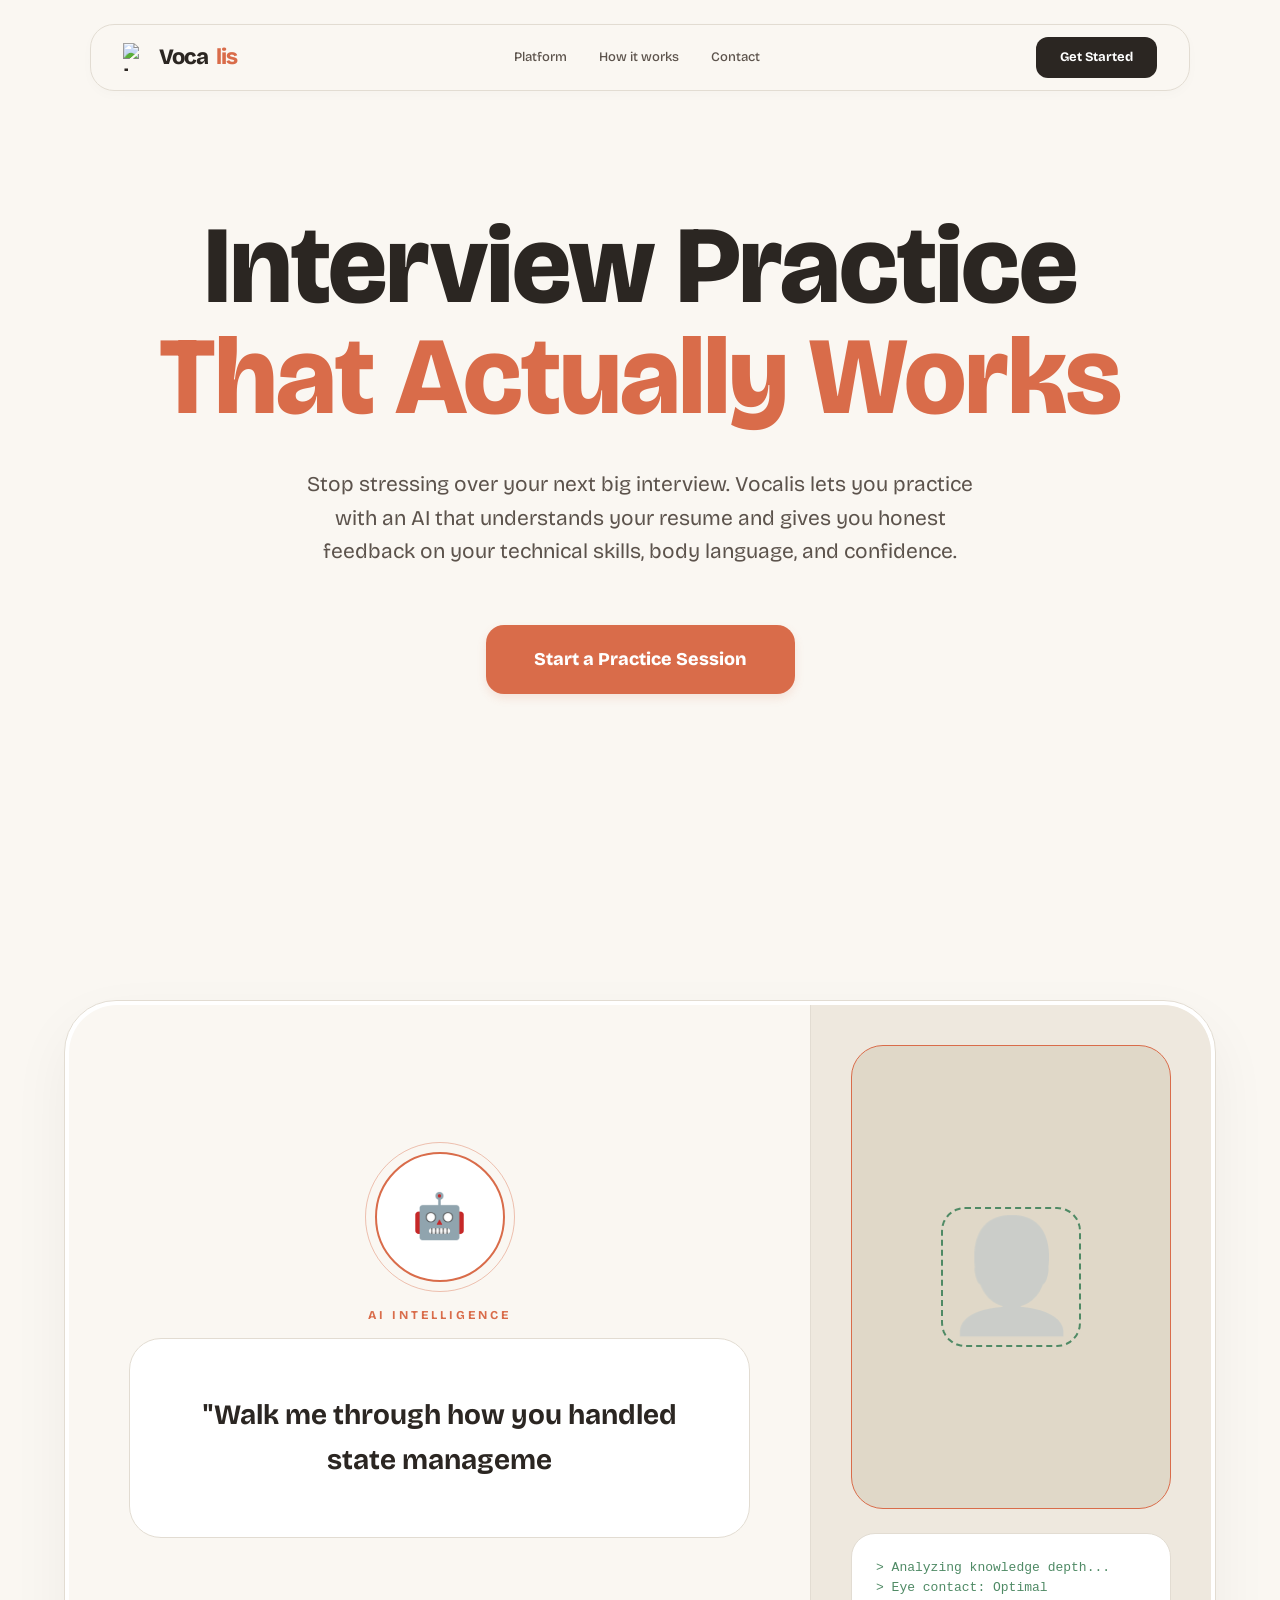
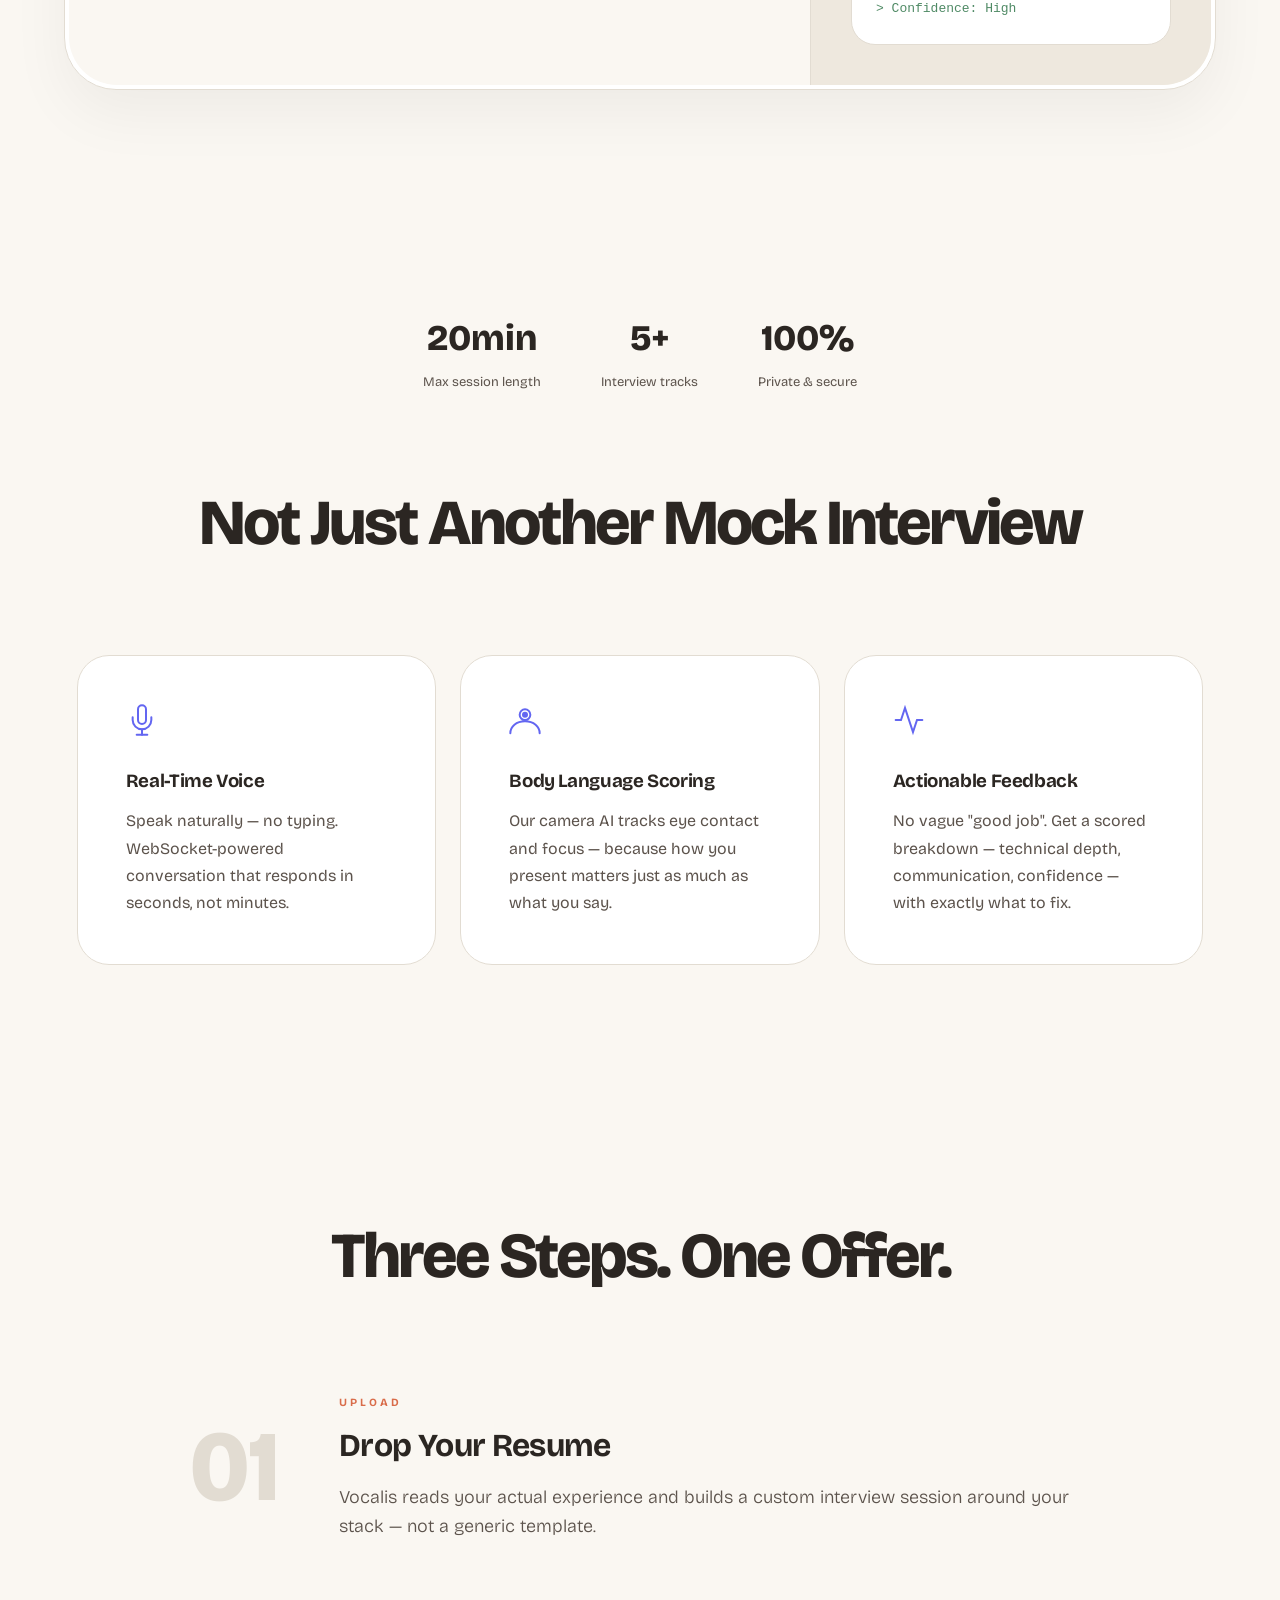
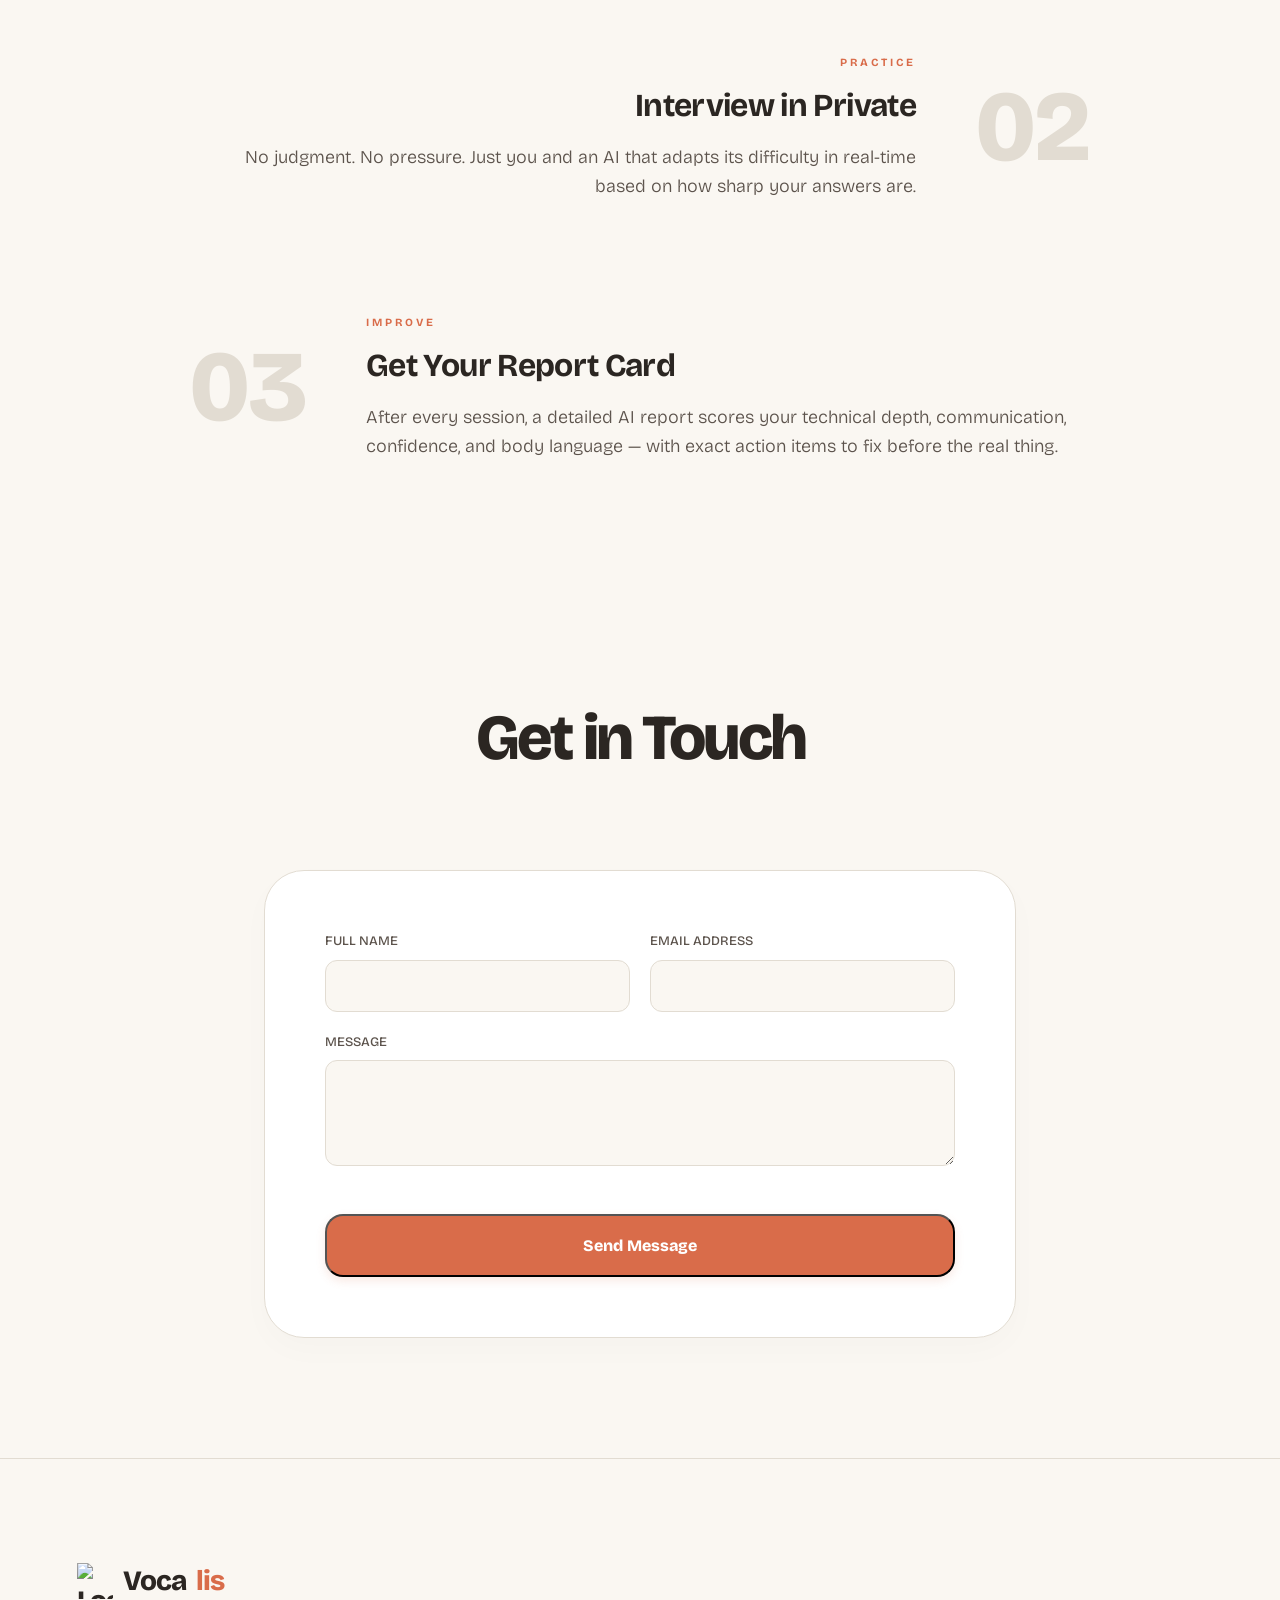
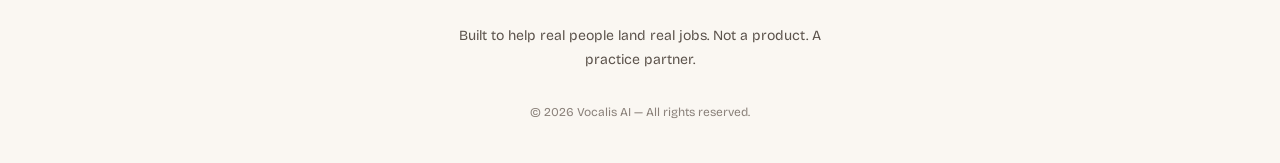
==== commit e74219d0: "logo updated" ====
--- a/frontend/index.html
+++ b/frontend/index.html
@@ -1,343 +1,633 @@
 <!DOCTYPE html>
 <html lang="en">
+
 <head>
-<meta charset="UTF-8"/><meta name="viewport" content="width=device-width, initial-scale=1.0"/>
-<title>Vocalis — AI Mock Interviews</title>
-<link rel="preconnect" href="https://fonts.googleapis.com">
-<link href="https://fonts.googleapis.com/css2?family=Syne:wght@700;800&family=Outfit:wght@300;400;500;600&family=Playfair+Display:ital,wght@1,600&display=swap" rel="stylesheet">
-<link rel="stylesheet" href="css/style.css" />
-<style>
-:root {
-  --text-dim: #5c534c;
-}
-
-* { margin: 0; padding: 0; box-sizing: border-box; }
-html { scroll-behavior: smooth; }
-body {
-  background: var(--bg);
-  color: var(--text);
-  font-family: 'Outfit', sans-serif;
-  overflow-x: hidden;
-  -webkit-font-smoothing: antialiased;
-}
-
-/* Animations removed */
-
-/* ── MODERN PILL NAVBAR ── */
-.nav-container {
-  position: fixed; top: 24px; left: 0; width: 100%; z-index: 1000;
-  display: flex; justify-content: center; padding: 0 24px;
-}
-nav {
-  width: 100%; max-width: 1100px;
-  background: var(--surface2);
-  border: 1px solid var(--border);
-  border-radius: 24px;
-  display: flex; align-items: center; justify-content: space-between;
-  padding: 12px 32px;
-  transition: all 0.4s cubic-bezier(0.2, 0, 0.2, 1);
-  box-shadow: 0 4px 12px rgba(0,0,0,0.02);
-}
-nav.scrolled {
-  max-width: 900px;
-  padding: 8px 24px;
-  background: rgba(255, 255, 255, 0.9);
-  backdrop-filter: blur(12px);
-  border-color: var(--border2);
-  box-shadow: 0 8px 24px rgba(0,0,0,0.05);
-}
-.nav-logo { font-family: 'Syne', sans-serif; font-size: 22px; font-weight: 800; color: var(--text); text-decoration: none; letter-spacing: -1px; }
-.nav-logo span { color: var(--accent); }
-
-.nav-links { display: flex; gap: 32px; }
-.nav-links a {
-  text-decoration: none; color: var(--text-dim); font-size: 13px; font-weight: 500;
-  transition: color 0.3s; position: relative;
-  padding: 4px 0;
-}
-.nav-links a:hover { color: var(--text); }
-.nav-links a::after {
-  content: ""; position: absolute; bottom: 0; left: 50%; width: 0; height: 1px;
-  background: var(--accent); transition: 0.3s cubic-bezier(0.2, 0, 0.2, 1);
-  transform: translateX(-50%);
-}
-.nav-links a:hover::after { width: 100%; }
-
-.nav-btn {
-  background: var(--text); color: #fff; padding: 10px 24px; border-radius: 12px;
-  font-family: 'Syne'; font-weight: 700; font-size: 13px; text-decoration: none;
-  transition: 0.3s;
-}
-.nav-btn:hover { transform: scale(1.05); box-shadow: 0 4px 12px rgba(0,0,0,0.1); }
-
-/* ── HERO & SECTIONS ── */
-.hero { min-height: 100vh; display: flex; flex-direction: column; align-items: center; justify-content: center; text-align: center; padding: 120px 24px; }
-.hero h1 { font-family: 'Syne', sans-serif; font-size: clamp(48px, 10vw, 110px); font-weight: 800; line-height: 0.9; letter-spacing: -6px; margin-bottom: 32px; color: var(--text); }
-.hero h1 span:last-child { display: block; color: var(--accent); margin-top: -10px; }
-.hero-p { font-size: 21px; color: var(--text-dim); max-width: 700px; line-height: 1.6; margin-bottom: 56px; font-weight: 400; }
-
-.btn-primary { background: var(--accent); color: #fff; padding: 20px 48px; border-radius: 18px; font-family: 'Syne'; font-weight: 800; text-decoration: none; transition: 0.4s; display: inline-block; font-size: 18px; }
-.btn-primary:hover { transform: translateY(-5px); box-shadow: 0 12px 24px rgba(217, 108, 74, 0.2); }
-
-/* ... (rest of preview and feature styles remain similar) ... */
-.preview-section { padding: 100px 5vw; position: relative; z-index: 1; perspective: 2000px; }
-.preview-card { background: var(--surface); border: 1px solid var(--border); border-radius: 52px; padding: 4px; box-shadow: 0 24px 60px rgba(0,0,0,0.05); }
-
-.section { padding: 120px 6vw; text-align: center; }
-.section-title { font-family: 'Syne', sans-serif; font-size: clamp(32px, 5vw, 64px); font-weight: 800; letter-spacing: -3px; margin-bottom: 80px; }
-.feat-grid { display: grid; grid-template-columns: repeat(3, 1fr); gap: 24px; }
-.feat-card { background: var(--surface); border: 1px solid var(--border); border-radius: 32px; padding: 48px; text-align: left; transition: all 0.4s; }
-.feat-card:hover { border-color: var(--accent); transform: translateY(-10px); box-shadow: 0 12px 32px rgba(0,0,0,0.03); }
-
-.step-row { display: flex; align-items: center; gap: 60px; margin-bottom: 100px; text-align: left; }
-.step-num { font-family: 'Syne', sans-serif; font-size: 100px; font-weight: 800; color: var(--border); flex-shrink: 0; }
-
-.contact-section { max-width: 800px; margin: 0 auto 120px; padding: 0 24px; text-align: center; }
-.contact-card { background: var(--surface); border: 1px solid var(--border); border-radius: 40px; padding: 60px; box-shadow: 0 12px 32px rgba(0,0,0,0.02); }
-.input-group { margin-bottom: 20px; text-align: left; }
-.input-group label { display: block; font-size: 13px; color: var(--text-dim); margin-bottom: 8px; font-weight: 500; }
-.input-group input, .input-group textarea { width: 100%; background: var(--surface2); border: 1px solid var(--border); border-radius: 12px; padding: 16px; color: var(--text); font-family: inherit; font-size: 15px; transition: 0.3s; }
-.input-group input:focus, .input-group textarea:focus { outline: none; border-color: var(--accent); background: var(--surface); }
-
-.reveal { opacity: 0; transform: translateY(40px); transition: 1s cubic-bezier(0.2, 0, 0.2, 1); }
-.reveal.is-visible { opacity: 1; transform: none; }
-
-/* ── RESPONSIVE DESIGN ── */
-@media (max-width: 768px) {
-  .nav-links { display: none; }
-  .hero h1 { font-size: clamp(40px, 12vw, 60px); letter-spacing: -2px; }
-  .hero-p { font-size: 16px; padding: 0 10px; }
-  
-  .preview-inner { grid-template-columns: 1fr !important; min-height: auto !important; }
-  .p-left { border-right: none !important; border-bottom: 1px solid rgba(255,255,255,0.1); padding: 30px !important; }
-  .p-right { padding: 20px !important; }
-  
-  .feat-grid { grid-template-columns: 1fr; }
-  
-  .step-row { flex-direction: column; text-align: center !important; gap: 20px; margin-bottom: 60px; }
-  .step-num { font-size: 60px; }
-  
-  .contact-card .input-row { grid-template-columns: 1fr !important; }
-  
-  div[style*="justify-content:center; gap:60px;"] { gap: 30px !important; flex-direction: column; }
-}
-</style>
+  <meta charset="UTF-8" />
+  <meta name="viewport" content="width=device-width, initial-scale=1.0" />
+  <title>Vocalis — AI Mock Interviews</title>
+  <link rel="preconnect" href="https://fonts.googleapis.com">
+  <link href="https://fonts.googleapis.com/css2?family=Bricolage+Grotesque:opsz,wght@12..96,200..800&display=swap"
+    rel="stylesheet">
+  <link rel="stylesheet" href="css/style.css" />
+  <style>
+    :root {
+      --text-dim: #5c534c;
+    }
+
+    * {
+      margin: 0;
+      padding: 0;
+      box-sizing: border-box;
+    }
+
+    html {
+      scroll-behavior: smooth;
+    }
+
+    body {
+      background: var(--bg);
+      color: var(--text);
+      font-family: 'Bricolage Grotesque', sans-serif;
+      overflow-x: hidden;
+      -webkit-font-smoothing: antialiased;
+    }
+
+    /* Animations removed */
+
+    /* ── MODERN PILL NAVBAR ── */
+    .nav-container {
+      position: fixed;
+      top: 24px;
+      left: 0;
+      width: 100%;
+      z-index: 1000;
+      display: flex;
+      justify-content: center;
+      padding: 0 24px;
+    }
+
+    nav {
+      width: 100%;
+      max-width: 1100px;
+      background: var(--surface2);
+      border: 1px solid var(--border);
+      border-radius: 24px;
+      display: flex;
+      align-items: center;
+      justify-content: space-between;
+      padding: 12px 32px;
+      transition: all 0.4s cubic-bezier(0.2, 0, 0.2, 1);
+      box-shadow: 0 4px 12px rgba(0, 0, 0, 0.02);
+    }
+
+    nav.scrolled {
+      max-width: 900px;
+      padding: 8px 24px;
+      background: rgba(255, 255, 255, 0.9);
+      backdrop-filter: blur(12px);
+      border-color: var(--border2);
+      box-shadow: 0 8px 24px rgba(0, 0, 0, 0.05);
+    }
+
+    .nav-logo {
+      font-family: 'Bricolage Grotesque', sans-serif;
+      font-size: 22px;
+      font-weight: 800;
+      color: var(--text);
+      text-decoration: none;
+      letter-spacing: -1px;
+      display: flex;
+      align-items: center;
+      gap: 8px;
+    }
+
+    .nav-logo span {
+      color: var(--accent);
+    }
+
+    .nav-links {
+      display: flex;
+      gap: 32px;
+    }
+
+    .nav-links a {
+      text-decoration: none;
+      color: var(--text-dim);
+      font-size: 13px;
+      font-weight: 500;
+      transition: color 0.3s;
+      position: relative;
+      padding: 4px 0;
+    }
+
+    .nav-links a:hover {
+      color: var(--text);
+    }
+
+    .nav-links a::after {
+      content: "";
+      position: absolute;
+      bottom: 0;
+      left: 50%;
+      width: 0;
+      height: 1px;
+      background: var(--accent);
+      transition: 0.3s cubic-bezier(0.2, 0, 0.2, 1);
+      transform: translateX(-50%);
+    }
+
+    .nav-links a:hover::after {
+      width: 100%;
+    }
+
+    .nav-btn {
+      background: var(--text);
+      color: #fff;
+      padding: 10px 24px;
+      border-radius: 12px;
+      font-family: 'Bricolage Grotesque';
+      font-weight: 700;
+      font-size: 13px;
+      text-decoration: none;
+      transition: 0.3s;
+    }
+
+    .nav-btn:hover {
+      transform: scale(1.05);
+      box-shadow: 0 4px 12px rgba(0, 0, 0, 0.1);
+    }
+
+    /* ── HERO & SECTIONS ── */
+    .hero {
+      min-height: 100vh;
+      display: flex;
+      flex-direction: column;
+      align-items: center;
+      justify-content: center;
+      text-align: center;
+      padding: 120px 24px;
+    }
+
+    .hero h1 {
+      font-family: 'Bricolage Grotesque', sans-serif;
+      font-size: clamp(48px, 10vw, 110px);
+      font-weight: 800;
+      line-height: 1.1;
+      letter-spacing: -1px;
+      margin-bottom: 30px;
+      color: var(--text);
+    }
+
+    .hero h1 span:last-child {
+      display: block;
+      color: var(--accent);
+      margin-top: -10px;
+    }
+
+    .hero-p {
+      font-size: 21px;
+      color: var(--text-dim);
+      max-width: 700px;
+      line-height: 1.6;
+      margin-bottom: 56px;
+      font-weight: 400;
+    }
+
+    .btn-primary {
+      background: var(--accent);
+      color: #fff;
+      padding: 20px 48px;
+      border-radius: 18px;
+      font-family: 'Bricolage Grotesque';
+      font-weight: 800;
+      text-decoration: none;
+      transition: 0.4s;
+      display: inline-block;
+      font-size: 18px;
+    }
+
+    .btn-primary:hover {
+      transform: translateY(-5px);
+      box-shadow: 0 12px 24px rgba(217, 108, 74, 0.2);
+    }
+
+    /* ... (rest of preview and feature styles remain similar) ... */
+    .preview-section {
+      padding: 100px 5vw;
+      position: relative;
+      z-index: 1;
+      perspective: 2000px;
+    }
+
+    .preview-card {
+      background: var(--surface);
+      border: 1px solid var(--border);
+      border-radius: 52px;
+      padding: 4px;
+      box-shadow: 0 24px 60px rgba(0, 0, 0, 0.05);
+    }
+
+    .section {
+      padding: 120px 6vw;
+      text-align: center;
+    }
+
+    .section-title {
+      font-family: 'Bricolage Grotesque', sans-serif;
+      font-size: clamp(32px, 5vw, 64px);
+      font-weight: 800;
+      letter-spacing: -3px;
+      margin-bottom: 80px;
+    }
+
+    .feat-grid {
+      display: grid;
+      grid-template-columns: repeat(3, 1fr);
+      gap: 24px;
+    }
+
+    .feat-card {
+      background: var(--surface);
+      border: 1px solid var(--border);
+      border-radius: 32px;
+      padding: 48px;
+      text-align: left;
+      transition: all 0.4s;
+    }
+
+    .feat-card:hover {
+      border-color: var(--accent);
+      transform: translateY(-10px);
+      box-shadow: 0 12px 32px rgba(0, 0, 0, 0.03);
+    }
+
+    .step-row {
+      display: flex;
+      align-items: center;
+      gap: 60px;
+      margin-bottom: 100px;
+      text-align: left;
+    }
+
+    .step-num {
+      font-family: 'Bricolage Grotesque', sans-serif;
+      font-size: 100px;
+      font-weight: 800;
+      color: var(--border);
+      flex-shrink: 0;
+    }
+
+    .contact-section {
+      max-width: 800px;
+      margin: 0 auto 120px;
+      padding: 0 24px;
+      text-align: center;
+    }
+
+    .contact-card {
+      background: var(--surface);
+      border: 1px solid var(--border);
+      border-radius: 40px;
+      padding: 60px;
+      box-shadow: 0 12px 32px rgba(0, 0, 0, 0.02);
+    }
+
+    .input-group {
+      margin-bottom: 20px;
+      text-align: left;
+    }
+
+    .input-group label {
+      display: block;
+      font-size: 13px;
+      color: var(--text-dim);
+      margin-bottom: 8px;
+      font-weight: 500;
+    }
+
+    .input-group input,
+    .input-group textarea {
+      width: 100%;
+      background: var(--surface2);
+      border: 1px solid var(--border);
+      border-radius: 12px;
+      padding: 16px;
+      color: var(--text);
+      font-family: inherit;
+      font-size: 15px;
+      transition: 0.3s;
+    }
+
+    .input-group input:focus,
+    .input-group textarea:focus {
+      outline: none;
+      border-color: var(--accent);
+      background: var(--surface);
+    }
+
+    .reveal {
+      opacity: 0;
+      transform: translateY(40px);
+      transition: 1s cubic-bezier(0.2, 0, 0.2, 1);
+    }
+
+    .reveal.is-visible {
+      opacity: 1;
+      transform: none;
+    }
+
+    /* ── RESPONSIVE DESIGN ── */
+    @media (max-width: 768px) {
+      .nav-links {
+        display: none;
+      }
+
+      .hero h1 {
+        font-size: clamp(40px, 12vw, 60px);
+        letter-spacing: -2px;
+      }
+
+      .hero-p {
+        font-size: 16px;
+        padding: 0 10px;
+      }
+
+      .preview-inner {
+        grid-template-columns: 1fr !important;
+        min-height: auto !important;
+      }
+
+      .p-left {
+        border-right: none !important;
+        border-bottom: 1px solid rgba(255, 255, 255, 0.1);
+        padding: 30px !important;
+      }
+
+      .p-right {
+        padding: 20px !important;
+      }
+
+      .feat-grid {
+        grid-template-columns: 1fr;
+      }
+
+      .step-row {
+        flex-direction: column;
+        text-align: center !important;
+        gap: 20px;
+        margin-bottom: 60px;
+      }
+
+      .step-num {
+        font-size: 60px;
+      }
+
+      .contact-card .input-row {
+        grid-template-columns: 1fr !important;
+      }
+
+      div[style*="justify-content:center; gap:60px;"] {
+        gap: 30px !important;
+        flex-direction: column;
+      }
+    }
+  </style>
 </head>
+
 <body>
 
-<div class="hero-grid"></div>
-
-<div class="nav-container">
-  <nav id="navbar">
-    <a href="/" class="nav-logo">Voca<span>lis</span></a>
-    <div class="nav-links">
-      <a href="#features">Platform</a>
-      <a href="#how">How it works</a>
-      <a href="#contact">Contact</a>
+  <div class="hero-grid"></div>
+
+  <div class="nav-container">
+    <nav id="navbar">
+      <a href="/" class="nav-logo"><img src="/assets/logo.svg" alt="Logo" width="28"
+          height="28" />Voca<span>lis</span></a>
+      <div class="nav-links">
+        <a href="#features">Platform</a>
+        <a href="#how">How it works</a>
+        <a href="#contact">Contact</a>
+      </div>
+      <a href="/login.html" class="nav-btn">Get Started</a>
+    </nav>
+  </div>
+
+  <section class="hero">
+    <h1><span>Interview Practice</span><span>That Actually Works</span></h1>
+    <p class="hero-p">Stop stressing over your next big interview. Vocalis lets you practice with an AI that understands
+      your resume and gives you honest feedback on your technical skills, body language, and confidence.</p>
+    <a href="/login.html" class="btn-primary">Start a Practice Session</a>
+  </section>
+
+  <section class="preview-section reveal">
+    <div class="preview-card">
+      <div class="preview-inner"
+        style="position: relative; background: var(--surface2); border-radius: 48px; min-height: 680px; display: grid; grid-template-columns: 1fr 400px; overflow: hidden;">
+        <div class="p-left"
+          style="padding: 60px; border-right: 1px solid var(--border); display: flex; flex-direction: column; align-items: center; justify-content: center;">
+          <div class="p-ai-avatar"
+            style="width: 130px; height: 130px; border-radius: 50%; background: var(--surface); border: 2px solid var(--accent); display: flex; align-items: center; justify-content: center; font-size: 44px; margin-bottom: 24px; position: relative;">
+            <div class="p-ai-ring"
+              style="position: absolute; inset: -12px; border: 1px solid var(--accent); border-radius: 50%; animation: ring-p 2s infinite; opacity: 0.4;">
+            </div>
+            🤖
+          </div>
+          <div style="font-size:12px; color:var(--accent); font-weight:700; letter-spacing:3px; margin-bottom:12px;">AI
+            INTELLIGENCE</div>
+          <div class="p-q-bubble"
+            style="background: var(--surface); border: 1px solid var(--border); padding: 40px; border-radius: 32px; text-align: center; font-family: 'Bricolage Grotesque', sans-serif; font-size: 28px; font-weight: 700; min-height: 200px; display: flex; align-items: center; justify-content: center; position: relative; color: var(--text);">
+            <span id="typing-text"></span>
+          </div>
+        </div>
+        <div class="p-right"
+          style="background: var(--bg3); padding: 40px; display: flex; flex-direction: column; gap: 24px;">
+          <div class="p-cam-box"
+            style="flex: 1; background: #e0d8c8; border-radius: 32px; border: 1px solid var(--accent); position: relative; overflow: hidden; display: flex; align-items: center; justify-content: center;">
+            <div class="p-face"
+              style="position: absolute; width: 140px; height: 140px; border: 2px dashed var(--green); border-radius: 24px; animation: target 2s infinite;">
+            </div>
+            <div style="font-size:110px; opacity:0.1;">👤</div>
+          </div>
+          <div class="p-transcript"
+            style="background: var(--surface); border: 1px solid var(--border); border-radius: 24px; padding: 24px; font-size: 13px; color: var(--green); font-family: monospace;">
+            > Analyzing knowledge depth...<br>> Eye contact: Optimal<br>> Confidence: High</div>
+        </div>
+      </div>
     </div>
-    <a href="/login.html" class="nav-btn">Get Started</a>
-  </nav>
-</div>
-
-<section class="hero">
-  <h1><span>Interview Practice</span><span>That Actually Works</span></h1>
-  <p class="hero-p">Stop stressing over your next big interview. Vocalis lets you practice with an AI that understands your resume and gives you honest feedback on your technical skills, body language, and confidence.</p>
-  <a href="/login.html" class="btn-primary">Start a Practice Session</a>
-</section>
-
-<section class="preview-section reveal">
-  <div class="preview-card">
-    <div class="preview-inner" style="position: relative; background: var(--surface2); border-radius: 48px; min-height: 680px; display: grid; grid-template-columns: 1fr 400px; overflow: hidden;">
-      <div class="p-left" style="padding: 60px; border-right: 1px solid var(--border); display: flex; flex-direction: column; align-items: center; justify-content: center;">
-        <div class="p-ai-avatar" style="width: 130px; height: 130px; border-radius: 50%; background: var(--surface); border: 2px solid var(--accent); display: flex; align-items: center; justify-content: center; font-size: 44px; margin-bottom: 24px; position: relative;">
-          <div class="p-ai-ring" style="position: absolute; inset: -12px; border: 1px solid var(--accent); border-radius: 50%; animation: ring-p 2s infinite; opacity: 0.4;"></div>
-          🤖
-        </div>
-        <div style="font-size:12px; color:var(--accent); font-weight:700; letter-spacing:3px; margin-bottom:12px;">AI INTELLIGENCE</div>
-        <div class="p-q-bubble" style="background: var(--surface); border: 1px solid var(--border); padding: 40px; border-radius: 32px; text-align: center; font-family: 'Syne', sans-serif; font-size: 28px; font-weight: 700; min-height: 200px; display: flex; align-items: center; justify-content: center; position: relative; color: var(--text);">
-          <span id="typing-text"></span>
-        </div>
-      </div>
-      <div class="p-right" style="background: var(--bg3); padding: 40px; display: flex; flex-direction: column; gap: 24px;">
-        <div class="p-cam-box" style="flex: 1; background: #e0d8c8; border-radius: 32px; border: 1px solid var(--accent); position: relative; overflow: hidden; display: flex; align-items: center; justify-content: center;">
-          <div class="p-face" style="position: absolute; width: 140px; height: 140px; border: 2px dashed var(--green); border-radius: 24px; animation: target 2s infinite;"></div>
-          <div style="font-size:110px; opacity:0.1;">👤</div>
-        </div>
-        <div class="p-transcript" style="background: var(--surface); border: 1px solid var(--border); border-radius: 24px; padding: 24px; font-size: 13px; color: var(--green); font-family: monospace;">> Analyzing knowledge depth...<br>> Eye contact: Optimal<br>> Confidence: High</div>
+  </section>
+
+  <section class="section" id="features">
+    <!-- Social proof bar -->
+    <div style="display:flex; justify-content:center; gap:60px; margin-bottom:80px; flex-wrap:wrap;">
+      <div style="text-align:center;">
+        <div style="font-family:'Bricolage Grotesque',sans-serif; font-size:36px; font-weight:800;">20min</div>
+        <div style="font-size:13px; color:var(--text-dim); margin-top:4px;">Max session length</div>
+      </div>
+      <div style="text-align:center;">
+        <div style="font-family:'Bricolage Grotesque',sans-serif; font-size:36px; font-weight:800;">5+</div>
+        <div style="font-size:13px; color:var(--text-dim); margin-top:4px;">Interview tracks</div>
+      </div>
+      <div style="text-align:center;">
+        <div style="font-family:'Bricolage Grotesque',sans-serif; font-size:36px; font-weight:800;">100%</div>
+        <div style="font-size:13px; color:var(--text-dim); margin-top:4px;">Private & secure</div>
       </div>
     </div>
-  </div>
-</section>
-
-<section class="section" id="features">
-  <!-- Social proof bar -->
-  <div style="display:flex; justify-content:center; gap:60px; margin-bottom:80px; flex-wrap:wrap;">
-    <div style="text-align:center;">
-      <div style="font-family:'Syne',sans-serif; font-size:36px; font-weight:800;">20min</div>
-      <div style="font-size:13px; color:var(--text-dim); margin-top:4px;">Max session length</div>
+
+    <div class="section-title">Not Just Another Mock Interview</div>
+    <div class="feat-grid">
+      <div class="feat-card reveal">
+        <div style="margin-bottom:24px;">
+          <svg width="32" height="32" viewBox="0 0 24 24" fill="none" stroke="#6366f1" stroke-width="1.5"
+            stroke-linecap="round">
+            <path d="M12 1a3 3 0 0 0-3 3v8a3 3 0 0 0 6 0V4a3 3 0 0 0-3-3z" />
+            <path d="M19 10v2a7 7 0 0 1-14 0v-2" />
+            <line x1="12" y1="19" x2="12" y2="23" />
+            <line x1="8" y1="23" x2="16" y2="23" />
+          </svg>
+        </div>
+        <h3>Real-Time Voice</h3>
+        <p style="color:var(--text-dim); margin-top:10px; line-height:1.7;">Speak naturally — no typing.
+          WebSocket-powered conversation that responds in seconds, not minutes.</p>
+      </div>
+      <div class="feat-card reveal">
+        <div style="margin-bottom:24px;">
+          <svg width="32" height="32" viewBox="0 0 24 24" fill="none" stroke="#6366f1" stroke-width="1.5"
+            stroke-linecap="round">
+            <circle cx="12" cy="8" r="4" />
+            <path d="M1 22c0-5 4.5-9 11-9s11 4 11 9" />
+            <circle cx="12" cy="8" r="1.5" fill="#6366f1" />
+          </svg>
+        </div>
+        <h3>Body Language Scoring</h3>
+        <p style="color:var(--text-dim); margin-top:10px; line-height:1.7;">Our camera AI tracks eye contact and focus —
+          because how you present matters just as much as what you say.</p>
+      </div>
+      <div class="feat-card reveal">
+        <div style="margin-bottom:24px;">
+          <svg width="32" height="32" viewBox="0 0 24 24" fill="none" stroke="#6366f1" stroke-width="1.5"
+            stroke-linecap="round">
+            <polyline points="22 12 18 12 15 21 9 3 6 12 2 12" />
+          </svg>
+        </div>
+        <h3>Actionable Feedback</h3>
+        <p style="color:var(--text-dim); margin-top:10px; line-height:1.7;">No vague "good job". Get a scored breakdown
+          — technical depth, communication, confidence — with exactly what to fix.</p>
+      </div>
     </div>
-    <div style="text-align:center;">
-      <div style="font-family:'Syne',sans-serif; font-size:36px; font-weight:800;">5+</div>
-      <div style="font-size:13px; color:var(--text-dim); margin-top:4px;">Interview tracks</div>
+  </section>
+
+  <section class="section" id="how">
+    <div class="section-title">Three Steps. One Offer.</div>
+    <div style="max-width:900px; margin:0 auto;">
+      <div class="step-row reveal">
+        <div class="step-num">01</div>
+        <div>
+          <div style="font-size:11px; color:var(--accent); font-weight:700; letter-spacing:3px; margin-bottom:8px;">
+            UPLOAD</div>
+          <h3 style="font-family:Bricolage Grotesque; font-size:32px; margin-bottom:12px;">Drop Your Resume</h3>
+          <p style="color:var(--text-dim); font-size:18px; font-weight:300; line-height:1.6;">Vocalis reads your actual
+            experience and builds a custom interview session around your stack — not a generic template.</p>
+        </div>
+      </div>
+      <div class="step-row reveal">
+        <div class="step-num" style="order:2">02</div>
+        <div style="order:1; text-align:right;">
+          <div style="font-size:11px; color:var(--accent); font-weight:700; letter-spacing:3px; margin-bottom:8px;">
+            PRACTICE</div>
+          <h3 style="font-family:Bricolage Grotesque; font-size:32px; margin-bottom:12px;">Interview in Private</h3>
+          <p style="color:var(--text-dim); font-size:18px; font-weight:300; line-height:1.6;">No judgment. No pressure.
+            Just you and an AI that adapts its difficulty in real-time based on how sharp your answers are.</p>
+        </div>
+      </div>
+      <div class="step-row reveal">
+        <div class="step-num">03</div>
+        <div>
+          <div style="font-size:11px; color:var(--accent); font-weight:700; letter-spacing:3px; margin-bottom:8px;">
+            IMPROVE</div>
+          <h3 style="font-family:Bricolage Grotesque; font-size:32px; margin-bottom:12px;">Get Your Report Card</h3>
+          <p style="color:var(--text-dim); font-size:18px; font-weight:300; line-height:1.6;">After every session, a
+            detailed AI report scores your technical depth, communication, confidence, and body language — with exact
+            action items to fix before the real thing.</p>
+        </div>
+      </div>
     </div>
-    <div style="text-align:center;">
-      <div style="font-family:'Syne',sans-serif; font-size:36px; font-weight:800;">100%</div>
-      <div style="font-size:13px; color:var(--text-dim); margin-top:4px;">Private & secure</div>
+  </section>
+
+  <section class="contact-section reveal" id="contact">
+    <div class="section-title">Get in Touch</div>
+    <div class="contact-card">
+      <div class="input-row" style="display:grid; grid-template-columns: 1fr 1fr; gap: 20px;">
+        <div class="input-group">
+          <label>FULL NAME</label>
+          <input type="text" id="contact-name">
+        </div>
+        <div class="input-group">
+          <label>EMAIL ADDRESS</label>
+          <input type="email" id="contact-email">
+        </div>
+      </div>
+      <div class="input-group">
+        <label>MESSAGE</label>
+        <textarea rows="4" id="contact-msg"></textarea>
+      </div>
+      <button class="btn-primary" id="contact-btn" style="width: 100%; margin-top: 20px; font-size: 16px;">Send
+        Message</button>
+      <div id="contact-status" style="margin-top: 20px; font-size: 14px; display: none;"></div>
     </div>
-  </div>
-
-  <div class="section-title">Not Just Another Mock Interview</div>
-  <div class="feat-grid">
-    <div class="feat-card reveal">
-      <div style="margin-bottom:24px;">
-        <svg width="32" height="32" viewBox="0 0 24 24" fill="none" stroke="#6366f1" stroke-width="1.5" stroke-linecap="round">
-          <path d="M12 1a3 3 0 0 0-3 3v8a3 3 0 0 0 6 0V4a3 3 0 0 0-3-3z"/><path d="M19 10v2a7 7 0 0 1-14 0v-2"/><line x1="12" y1="19" x2="12" y2="23"/><line x1="8" y1="23" x2="16" y2="23"/>
-        </svg>
-      </div>
-      <h3>Real-Time Voice</h3>
-      <p style="color:var(--text-dim); margin-top:10px; line-height:1.7;">Speak naturally — no typing. WebSocket-powered conversation that responds in seconds, not minutes.</p>
+  </section>
+
+  <footer
+    style="padding: 100px 6vw 40px; text-align: center; border-top: 1px solid var(--border); position: relative; z-index: 1;">
+    <div class="nav-logo" style="margin-bottom: 20px; font-size:28px; display: flex; align-items: center; gap: 10px;">
+      <img src="/assets/logo.svg" alt="Logo" width="36" height="36" />Voca<span>lis</span>
     </div>
-    <div class="feat-card reveal">
-      <div style="margin-bottom:24px;">
-        <svg width="32" height="32" viewBox="0 0 24 24" fill="none" stroke="#6366f1" stroke-width="1.5" stroke-linecap="round">
-          <circle cx="12" cy="8" r="4"/><path d="M1 22c0-5 4.5-9 11-9s11 4 11 9"/><circle cx="12" cy="8" r="1.5" fill="#6366f1"/>
-        </svg>
-      </div>
-      <h3>Body Language Scoring</h3>
-      <p style="color:var(--text-dim); margin-top:10px; line-height:1.7;">Our camera AI tracks eye contact and focus — because how you present matters just as much as what you say.</p>
-    </div>
-    <div class="feat-card reveal">
-      <div style="margin-bottom:24px;">
-        <svg width="32" height="32" viewBox="0 0 24 24" fill="none" stroke="#6366f1" stroke-width="1.5" stroke-linecap="round">
-          <polyline points="22 12 18 12 15 21 9 3 6 12 2 12"/>
-        </svg>
-      </div>
-      <h3>Actionable Feedback</h3>
-      <p style="color:var(--text-dim); margin-top:10px; line-height:1.7;">No vague "good job". Get a scored breakdown — technical depth, communication, confidence — with exactly what to fix.</p>
-    </div>
-  </div>
-</section>
-
-<section class="section" id="how">
-  <div class="section-title">Three Steps. One Offer.</div>
-  <div style="max-width:900px; margin:0 auto;">
-    <div class="step-row reveal">
-      <div class="step-num">01</div>
-      <div>
-        <div style="font-size:11px; color:var(--accent); font-weight:700; letter-spacing:3px; margin-bottom:8px;">UPLOAD</div>
-        <h3 style="font-family:Syne; font-size:32px; margin-bottom:12px;">Drop Your Resume</h3>
-        <p style="color:var(--text-dim); font-size:18px; font-weight:300; line-height:1.6;">Vocalis reads your actual experience and builds a custom interview session around your stack — not a generic template.</p>
-      </div>
-    </div>
-    <div class="step-row reveal">
-      <div class="step-num" style="order:2">02</div>
-      <div style="order:1; text-align:right;">
-        <div style="font-size:11px; color:var(--accent); font-weight:700; letter-spacing:3px; margin-bottom:8px;">PRACTICE</div>
-        <h3 style="font-family:Syne; font-size:32px; margin-bottom:12px;">Interview in Private</h3>
-        <p style="color:var(--text-dim); font-size:18px; font-weight:300; line-height:1.6;">No judgment. No pressure. Just you and an AI that adapts its difficulty in real-time based on how sharp your answers are.</p>
-      </div>
-    </div>
-    <div class="step-row reveal">
-      <div class="step-num">03</div>
-      <div>
-        <div style="font-size:11px; color:var(--accent); font-weight:700; letter-spacing:3px; margin-bottom:8px;">IMPROVE</div>
-        <h3 style="font-family:Syne; font-size:32px; margin-bottom:12px;">Get Your Report Card</h3>
-        <p style="color:var(--text-dim); font-size:18px; font-weight:300; line-height:1.6;">After every session, a detailed AI report scores your technical depth, communication, confidence, and body language — with exact action items to fix before the real thing.</p>
-      </div>
-    </div>
-  </div>
-</section>
-
-<section class="contact-section reveal" id="contact">
-  <div class="section-title">Get in Touch</div>
-  <div class="contact-card">
-    <div class="input-row" style="display:grid; grid-template-columns: 1fr 1fr; gap: 20px;">
-      <div class="input-group">
-        <label>FULL NAME</label>
-        <input type="text" id="contact-name">
-      </div>
-      <div class="input-group">
-        <label>EMAIL ADDRESS</label>
-        <input type="email" id="contact-email">
-      </div>
-    </div>
-    <div class="input-group">
-      <label>MESSAGE</label>
-      <textarea rows="4" id="contact-msg"></textarea>
-    </div>
-    <button class="btn-primary" id="contact-btn" style="width: 100%; margin-top: 20px; font-size: 16px;">Send Message</button>
-    <div id="contact-status" style="margin-top: 20px; font-size: 14px; display: none;"></div>
-  </div>
-</section>
-
-<footer style="padding: 100px 6vw 40px; text-align: center; border-top: 1px solid var(--border); position: relative; z-index: 1;">
-  <div class="nav-logo" style="margin-bottom: 20px; font-size:28px;">Voca<span>lis</span></div>
-  <p style="font-size:14px; color:var(--text-dim); max-width:400px; margin:0 auto 32px; line-height:1.7;">Built to help real people land real jobs. Not a product. A practice partner.</p>
-  <div style="font-size:12px; color:var(--text3);">© 2026 Vocalis AI — All rights reserved.</div>
-</footer>
-
-<script>
-  const navbar = document.getElementById('navbar');
-
-  window.addEventListener('scroll', () => {
-    if (window.scrollY > 40) navbar.classList.add('scrolled');
-    else navbar.classList.remove('scrolled');
-  });
-
-  const questions = [
-    '"Walk me through how you handled state management in your last React project."',
-    '"Describe a time you had to resolve a conflict within a technical team."',
-    '"How would you optimize a slow database query in a production environment?"',
-    '"What is the most challenging architectural decision you have made?"'
-  ];
-  let qIdx = 0;
-  let charIdx = 0;
-  const targetEl = document.getElementById("typing-text");
-  const cursor = document.createElement("span");
-  cursor.className = "cursor";
-  
-  function typeText() {
-    const textContent = questions[qIdx];
-    if (charIdx < textContent.length) {
-      targetEl.textContent = textContent.substring(0, charIdx + 1);
-      targetEl.appendChild(cursor);
-      charIdx++;
-      setTimeout(typeText, 40);
-    } else {
-      setTimeout(() => { 
-        charIdx = 0; 
-        qIdx = (qIdx + 1) % questions.length;
-        targetEl.textContent = ""; 
-        targetEl.appendChild(cursor); 
-        typeText(); 
-      }, 3500);
-    }
-  }
-  window.addEventListener('load', () => { targetEl.appendChild(cursor); typeText(); });
-
-  const obs = new IntersectionObserver((es) => {
-    es.forEach(e => { if (e.isIntersecting) e.target.classList.add('is-visible'); });
-  }, { threshold: 0.1 });
-  document.querySelectorAll('.reveal').forEach(el => obs.observe(el));
-
-  // Contact Logic
-  const contactBtn = document.getElementById('contact-btn');
-  const contactStatus = document.getElementById('contact-status');
-  contactBtn.addEventListener('click', async () => {
-    const name = document.getElementById('contact-name').value;
-    const email = document.getElementById('contact-email').value;
-    const message = document.getElementById('contact-msg').value;
-    if (!name || !email || !message) return alert('Please fill all fields');
-    contactBtn.disabled = true; contactBtn.textContent = 'Sending...';
-    try {
-      const res = await fetch('/contact', { method: 'POST', headers: { 'Content-Type': 'application/json' }, body: JSON.stringify({ name, email, message }) });
-      if (res.ok) {
-        contactStatus.style.display = 'block'; contactStatus.style.color = '#22c55e'; contactStatus.textContent = '✓ Message sent successfully!';
-        document.getElementById('contact-name').value = ''; document.getElementById('contact-email').value = ''; document.getElementById('contact-msg').value = '';
-      }
-    } catch (err) {} finally { contactBtn.disabled = false; contactBtn.textContent = 'Send Message'; }
-  });
-</script>
+    <p style="font-size:14px; color:var(--text-dim); max-width:400px; margin:0 auto 32px; line-height:1.7;">Built to
+      help real people land real jobs. Not a product. A practice partner.</p>
+    <div style="font-size:12px; color:var(--text3);">© 2026 Vocalis AI — All rights reserved.</div>
+  </footer>
+
+  <script>
+    const navbar = document.getElementById('navbar');
+
+    window.addEventListener('scroll', () => {
+      if (window.scrollY > 40) navbar.classList.add('scrolled');
+      else navbar.classList.remove('scrolled');
+    });
+
+    const questions = [
+      '"Walk me through how you handled state management in your last React project."',
+      '"Describe a time you had to resolve a conflict within a technical team."',
+      '"How would you optimize a slow database query in a production environment?"',
+      '"What is the most challenging architectural decision you have made?"'
+    ];
+    let qIdx = 0;
+    let charIdx = 0;
+    const targetEl = document.getElementById("typing-text");
+    const cursor = document.createElement("span");
+    cursor.className = "cursor";
+
+    function typeText() {
+      const textContent = questions[qIdx];
+      if (charIdx < textContent.length) {
+        targetEl.textContent = textContent.substring(0, charIdx + 1);
+        targetEl.appendChild(cursor);
+        charIdx++;
+        setTimeout(typeText, 40);
+      } else {
+        setTimeout(() => {
+          charIdx = 0;
+          qIdx = (qIdx + 1) % questions.length;
+          targetEl.textContent = "";
+          targetEl.appendChild(cursor);
+          typeText();
+        }, 3500);
+      }
+    }
+    window.addEventListener('load', () => { targetEl.appendChild(cursor); typeText(); });
+
+    const obs = new IntersectionObserver((es) => {
+      es.forEach(e => { if (e.isIntersecting) e.target.classList.add('is-visible'); });
+    }, { threshold: 0.1 });
+    document.querySelectorAll('.reveal').forEach(el => obs.observe(el));
+
+    // Contact Logic
+    const contactBtn = document.getElementById('contact-btn');
+    const contactStatus = document.getElementById('contact-status');
+    contactBtn.addEventListener('click', async () => {
+      const name = document.getElementById('contact-name').value;
+      const email = document.getElementById('contact-email').value;
+      const message = document.getElementById('contact-msg').value;
+      if (!name || !email || !message) return alert('Please fill all fields');
+      contactBtn.disabled = true; contactBtn.textContent = 'Sending...';
+      try {
+        const res = await fetch('/contact', { method: 'POST', headers: { 'Content-Type': 'application/json' }, body: JSON.stringify({ name, email, message }) });
+        if (res.ok) {
+          contactStatus.style.display = 'block'; contactStatus.style.color = '#22c55e'; contactStatus.textContent = '✓ Message sent successfully!';
+          document.getElementById('contact-name').value = ''; document.getElementById('contact-email').value = ''; document.getElementById('contact-msg').value = '';
+        }
+      } catch (err) { } finally { contactBtn.disabled = false; contactBtn.textContent = 'Send Message'; }
+    });
+  </script>
 
 </body>
-</html>
+
+</html>
--- a/frontend/css/style.css
+++ b/frontend/css/style.css
@@ -1,4 +1,4 @@
-@import url('https://fonts.googleapis.com/css2?family=Syne:wght@400;500;600;700;800&family=DM+Sans:ital,opsz,wght@0,9..40,300;0,9..40,400;0,9..40,500;1,9..40,300&display=swap');
+@import url('https://fonts.googleapis.com/css2?family=Bricolage+Grotesque:opsz,wght@12..96,200..800&display=swap');
 
 :root {
   --bg: #faf7f2;
@@ -26,14 +26,14 @@
 html { scroll-behavior: smooth; }
 
 body {
-  font-family: 'DM Sans', sans-serif;
+  font-family: 'Bricolage Grotesque', sans-serif;
   background: var(--bg);
   color: var(--text);
   min-height: 100vh;
   line-height: 1.6;
 }
 
-h1, h2, h3, h4 { font-family: 'Syne', sans-serif; letter-spacing: -0.02em; }
+h1, h2, h3, h4 { font-family: 'Bricolage Grotesque', sans-serif; letter-spacing: -0.02em; }
 
 /* ── SCROLLBAR ── */
 ::-webkit-scrollbar { width: 6px; }
@@ -43,7 +43,7 @@
 /* ── BUTTONS ── */
 .btn {
   display: inline-flex; align-items: center; justify-content: center; gap: 8px;
-  padding: 12px 24px; border-radius: var(--radius); font-family: 'Syne', sans-serif;
+  padding: 12px 24px; border-radius: var(--radius); font-family: 'Bricolage Grotesque', sans-serif;
   font-size: 14px; font-weight: 600; cursor: pointer; border: none;
   transition: all 0.2s ease; text-decoration: none; letter-spacing: 0.01em;
 }
@@ -86,9 +86,9 @@
 }
 @keyframes navSlideDown { from { transform: translateY(-100%); } to { transform: translateY(0); } }
 .nav-logo {
-  font-family: 'Syne', sans-serif; font-size: 22px; font-weight: 800;
+  font-family: 'Bricolage Grotesque', sans-serif; font-size: 22px; font-weight: 800;
   color: var(--text); text-decoration: none;
-}
+ display: flex; align-items: center; gap: 8px; }
 .nav-logo span { color: var(--accent); }
 .nav-user { display: flex; align-items: center; gap: 12px; }
 .nav-avatar {
@@ -102,7 +102,7 @@
 .form-label { font-size: 13px; font-weight: 500; color: var(--text2); letter-spacing: 0.05em; text-transform: uppercase; }
 .form-input {
   background: var(--bg3); border: 1px solid var(--border); border-radius: var(--radius);
-  color: var(--text); padding: 12px 16px; font-family: 'DM Sans', sans-serif;
+  color: var(--text); padding: 12px 16px; font-family: 'Bricolage Grotesque', sans-serif;
   font-size: 15px; transition: border-color 0.2s;
   outline: none; width: 100%;
 }
@@ -139,7 +139,7 @@
   content: ''; position: absolute; top: 0; left: 0; right: 0; height: 3px;
   background: linear-gradient(90deg, var(--accent), var(--yellow));
 }
-.stat-value { font-family: 'Syne', sans-serif; font-size: 36px; font-weight: 800; color: var(--text); }
+.stat-value { font-family: 'Bricolage Grotesque', sans-serif; font-size: 36px; font-weight: 800; color: var(--text); }
 .stat-label { font-size: 13px; color: var(--text2); margin-top: 4px; }
 
 /* ── SCORE RING ── */
@@ -148,7 +148,7 @@
   display: flex; flex-direction: column; align-items: center; justify-content: center;
   border: 4px solid var(--border2); position: relative;
 }
-.score-ring .score-num { font-family: 'Syne', sans-serif; font-size: 32px; font-weight: 800; }
+.score-ring .score-num { font-family: 'Bricolage Grotesque', sans-serif; font-size: 32px; font-weight: 800; }
 .score-ring .score-of { font-size: 12px; color: var(--text3); }
 
 /* ── TOAST ── */
@@ -182,7 +182,7 @@
 .option-group { display: flex; gap: 10px; flex-wrap: wrap; }
 .option-btn {
   padding: 10px 18px; border-radius: var(--radius); border: 1px solid var(--border2);
-  background: var(--bg3); color: var(--text2); font-family: 'DM Sans', sans-serif;
+  background: var(--bg3); color: var(--text2); font-family: 'Bricolage Grotesque', sans-serif;
   font-size: 14px; cursor: pointer; transition: all 0.2s;
 }
 .option-btn:hover { border-color: var(--accent); color: var(--accent); }
@@ -202,7 +202,7 @@
 /* ── TABLE ── */
 .table { width: 100%; border-collapse: collapse; }
 .table th {
-  text-align: left; font-family: 'Syne', sans-serif; font-size: 12px;
+  text-align: left; font-family: 'Bricolage Grotesque', sans-serif; font-size: 12px;
   text-transform: uppercase; letter-spacing: 0.08em; color: var(--text3);
   padding: 12px 16px; border-bottom: 1px solid var(--border);
 }
@@ -239,7 +239,7 @@
 /* ── VERDICT ── */
 .verdict-badge {
   display: inline-block; padding: 10px 24px; border-radius: 100px;
-  font-family: 'Syne', sans-serif; font-weight: 700; font-size: 15px;
+  font-family: 'Bricolage Grotesque', sans-serif; font-weight: 700; font-size: 15px;
   letter-spacing: 0.02em; backdrop-filter: blur(8px);
 }
 
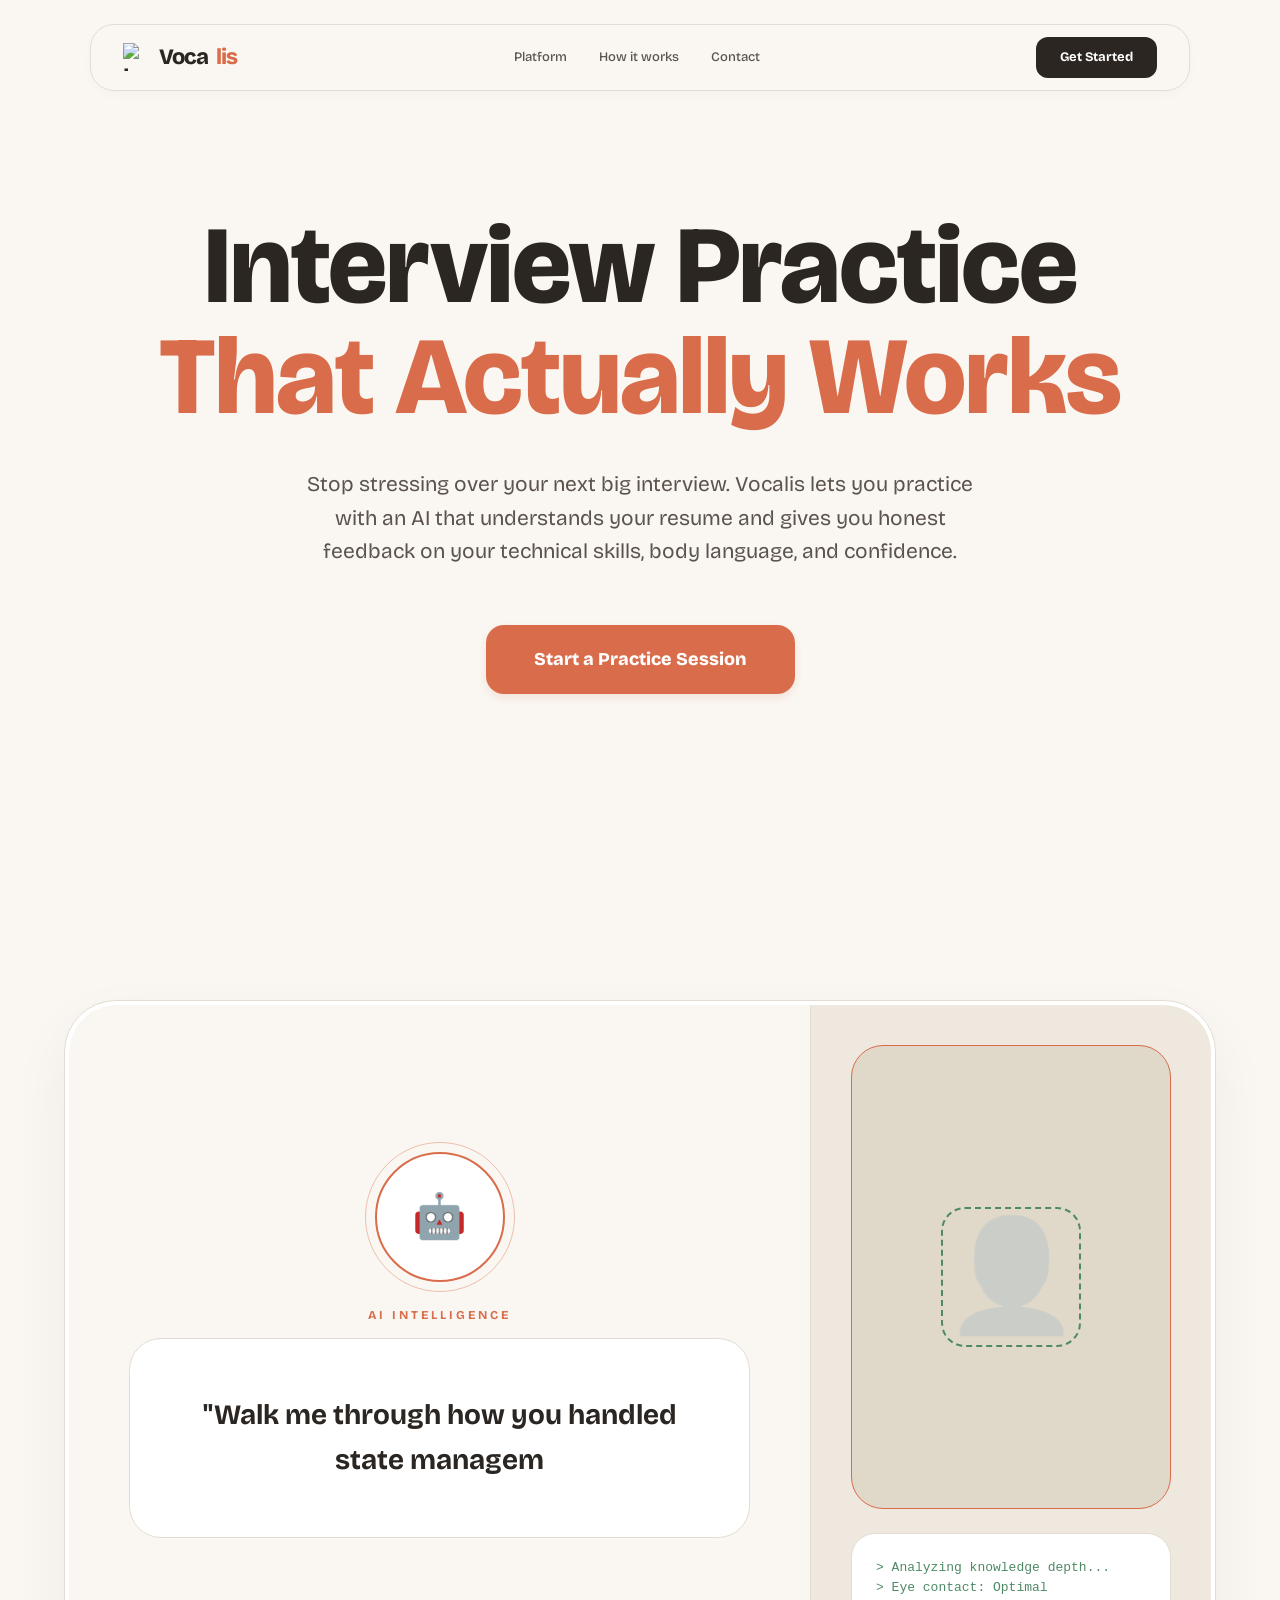
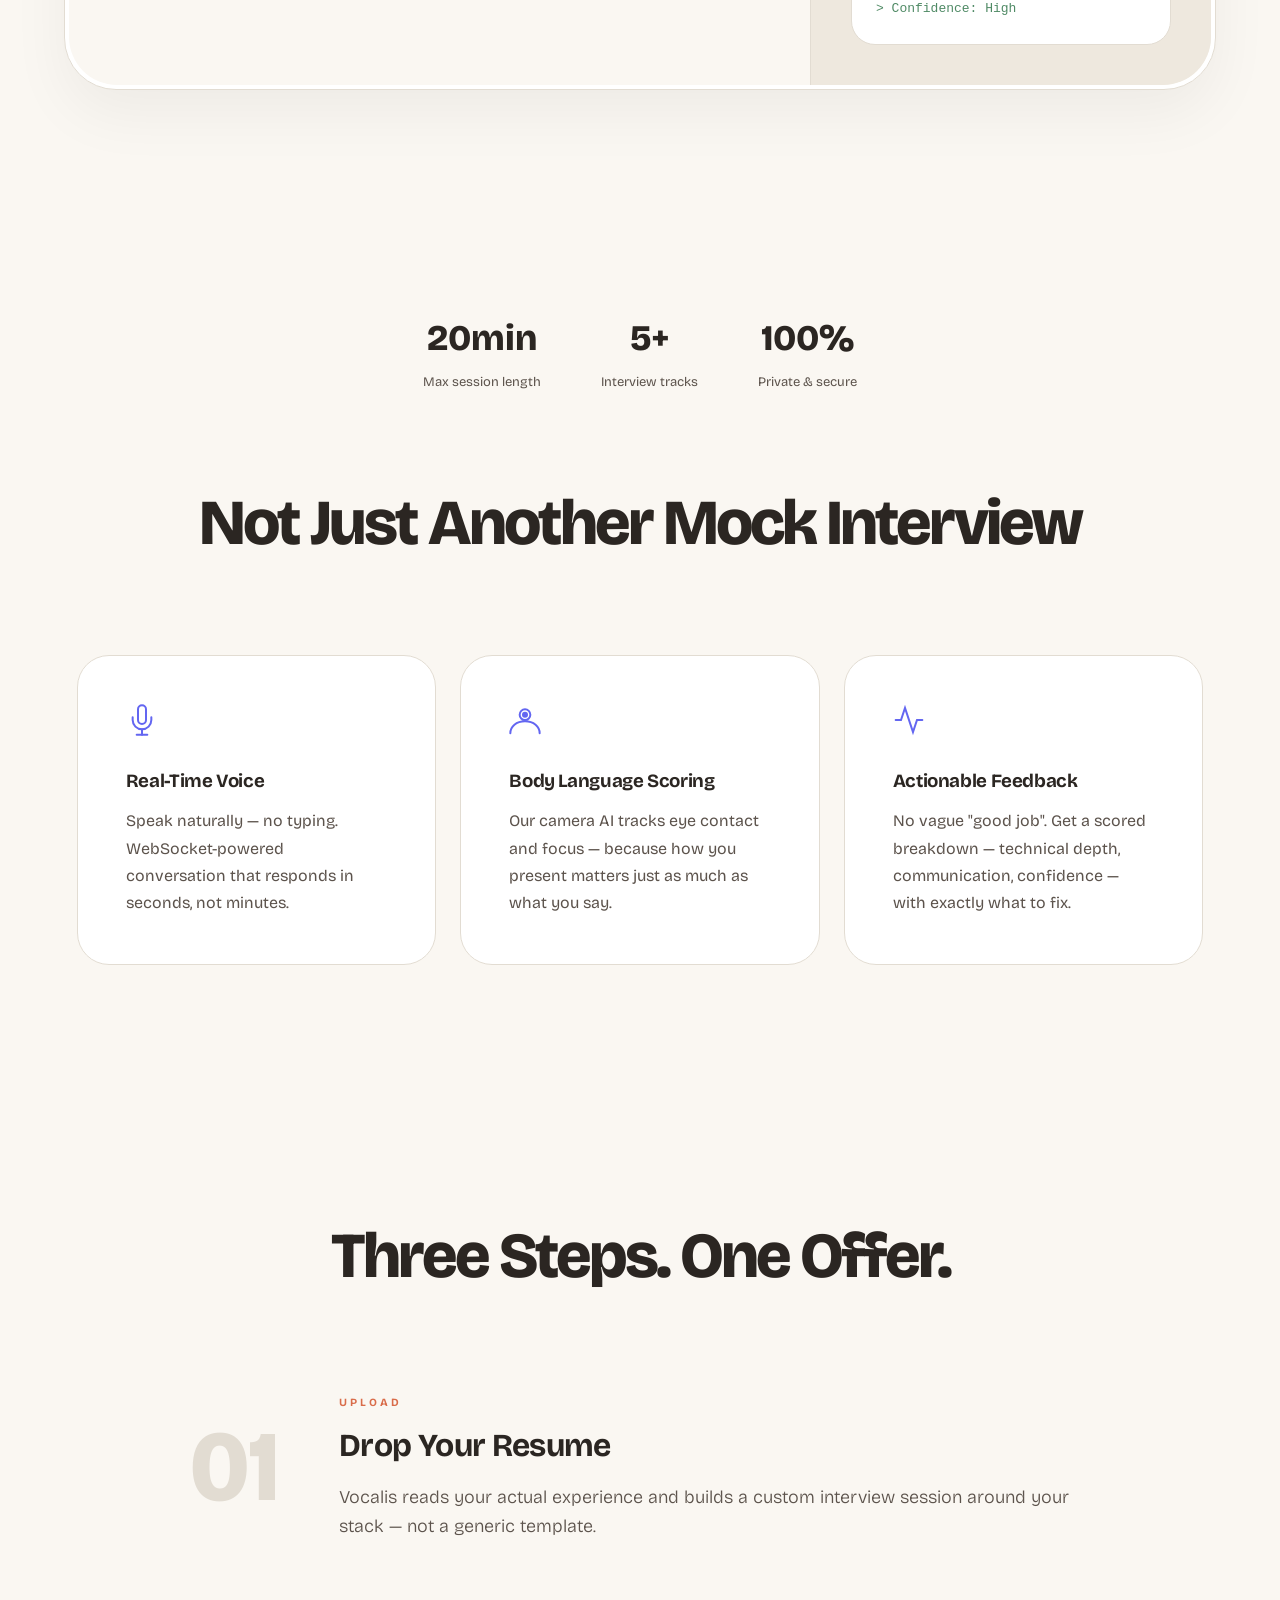
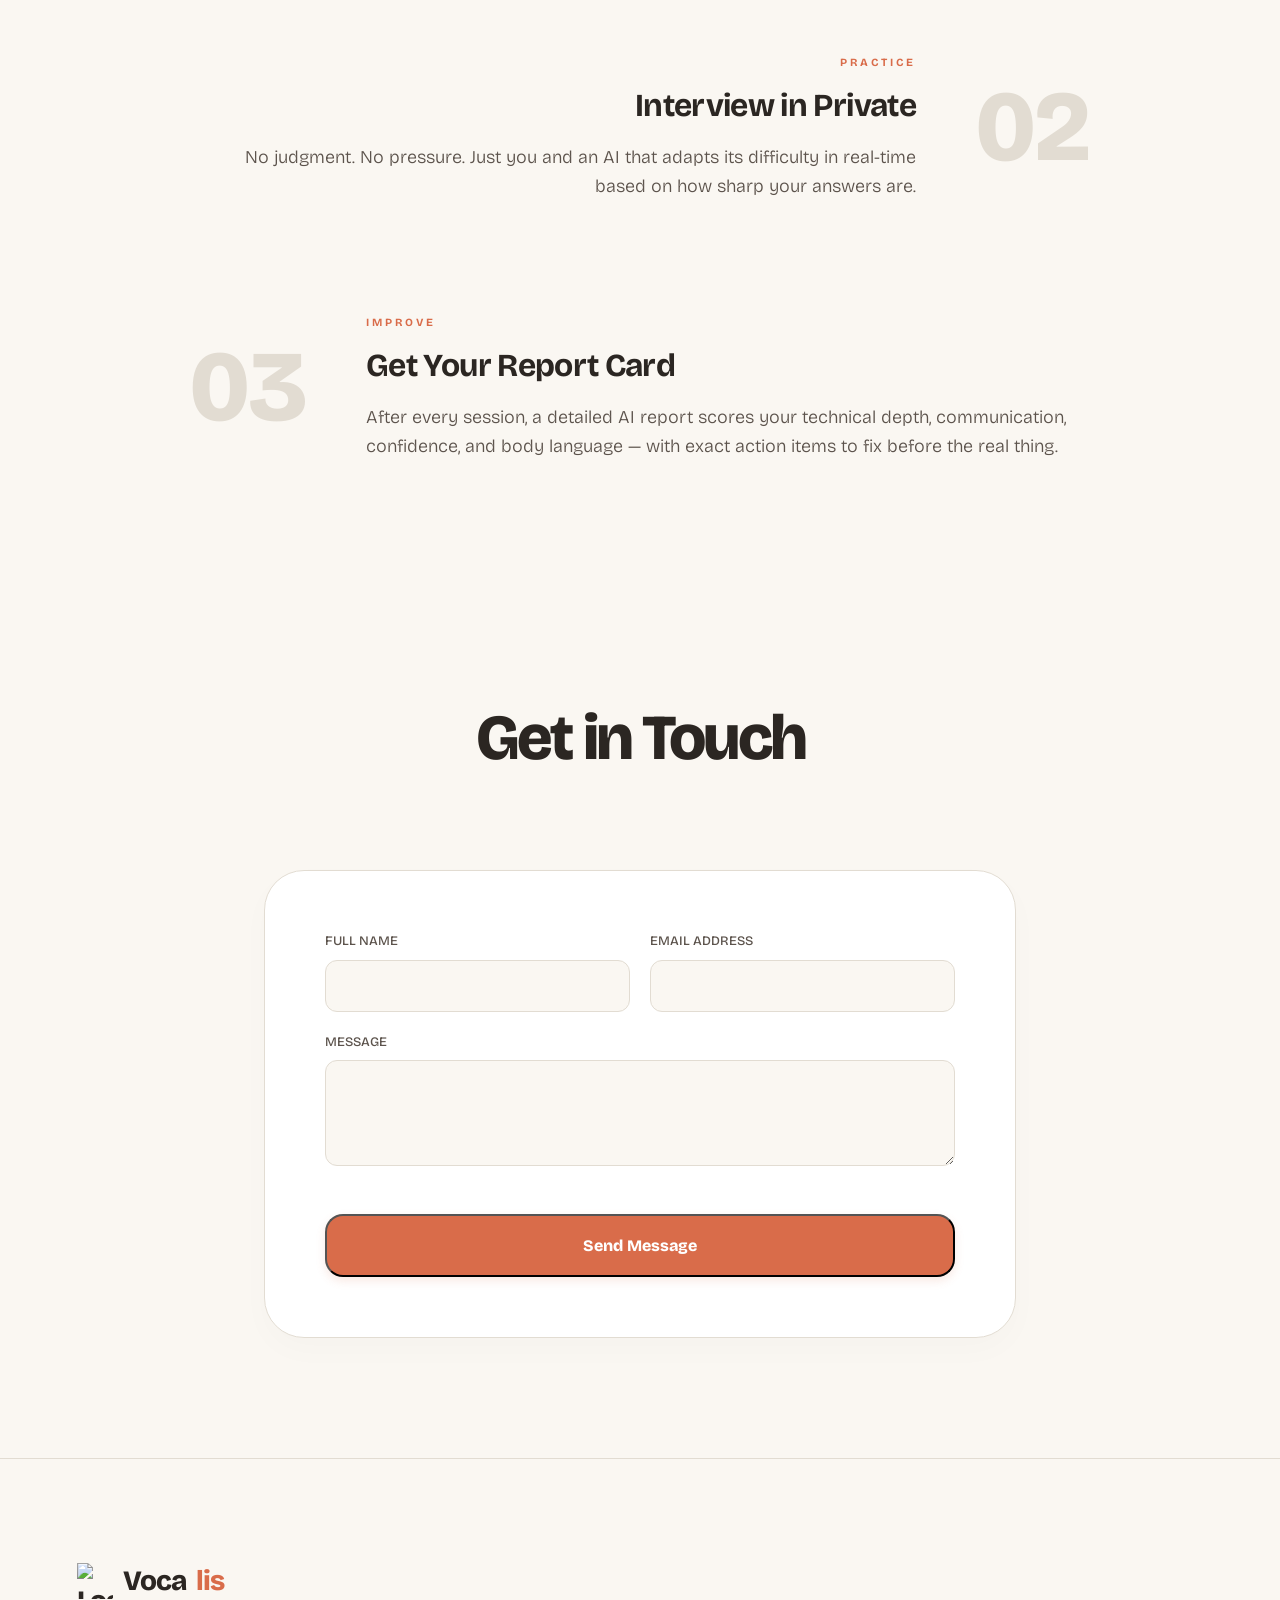
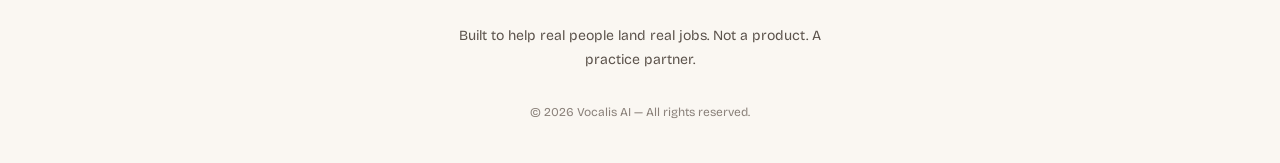
==== commit b90697cd: "Support split deployment: dynamically route API and WebSocket endpoints to Render when deployed on V" ====
--- a/frontend/index.html
+++ b/frontend/index.html
@@ -9,6 +9,7 @@
   <link href="https://fonts.googleapis.com/css2?family=Bricolage+Grotesque:opsz,wght@12..96,200..800&display=swap"
     rel="stylesheet">
   <link rel="stylesheet" href="css/style.css" />
+  <script src="js/auth.js"></script>
   <style>
     :root {
       --text-dim: #5c534c;
@@ -619,7 +620,7 @@
       if (!name || !email || !message) return alert('Please fill all fields');
       contactBtn.disabled = true; contactBtn.textContent = 'Sending...';
       try {
-        const res = await fetch('/contact', { method: 'POST', headers: { 'Content-Type': 'application/json' }, body: JSON.stringify({ name, email, message }) });
+        const res = await fetch(API + '/contact', { method: 'POST', headers: { 'Content-Type': 'application/json' }, body: JSON.stringify({ name, email, message }) });
         if (res.ok) {
           contactStatus.style.display = 'block'; contactStatus.style.color = '#22c55e'; contactStatus.textContent = '✓ Message sent successfully!';
           document.getElementById('contact-name').value = ''; document.getElementById('contact-email').value = ''; document.getElementById('contact-msg').value = '';
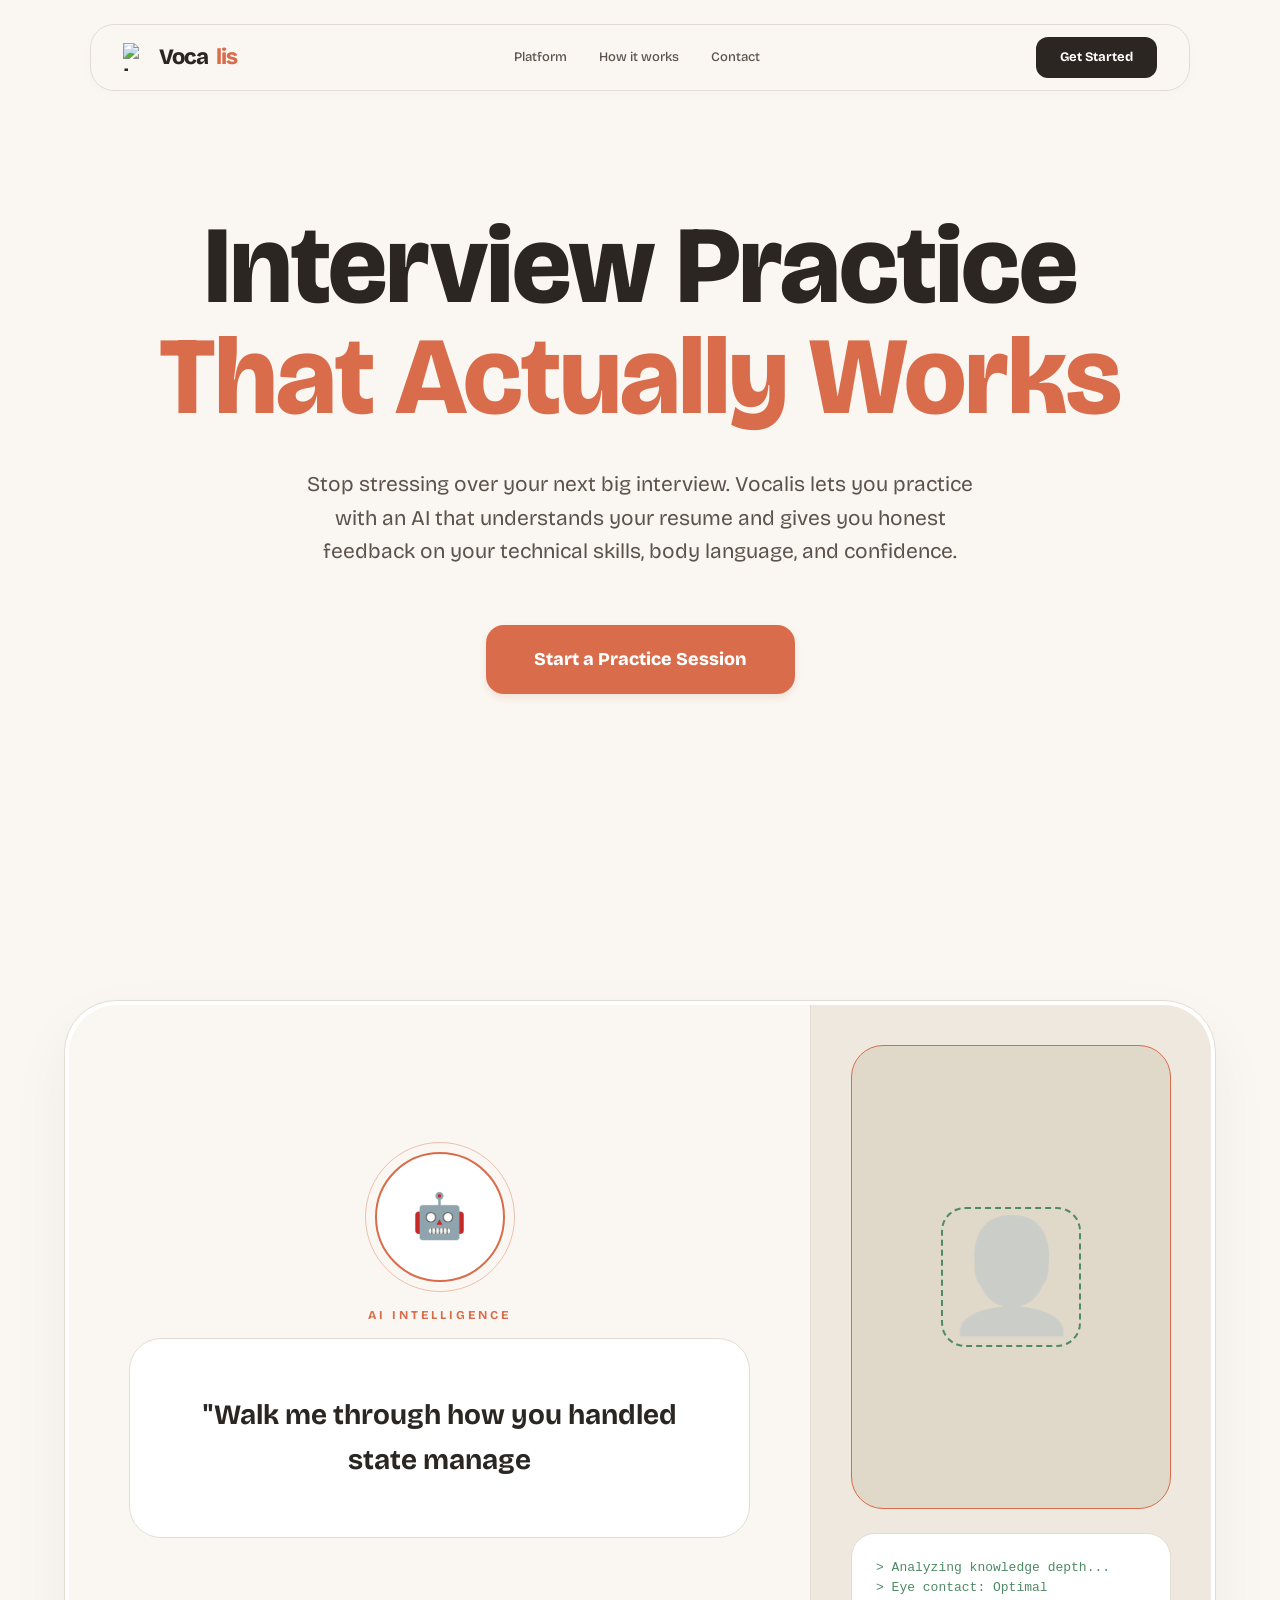
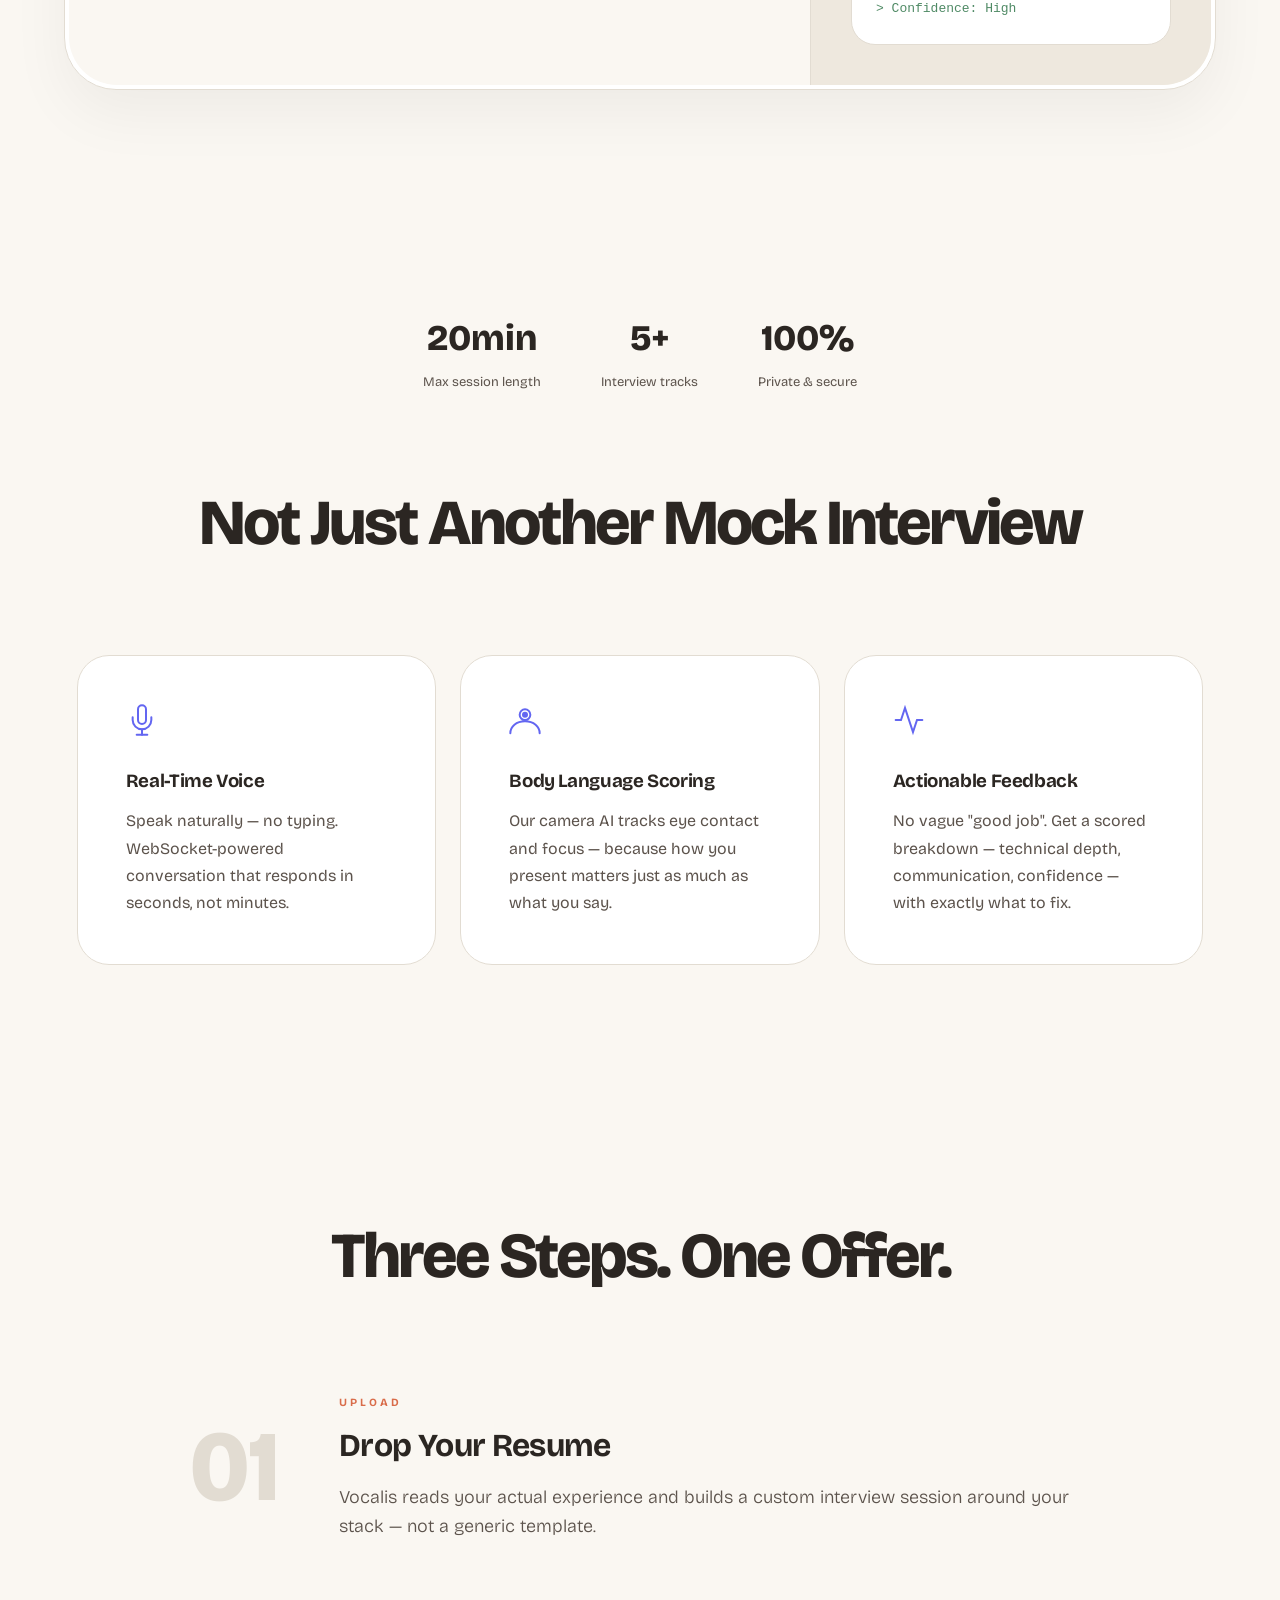
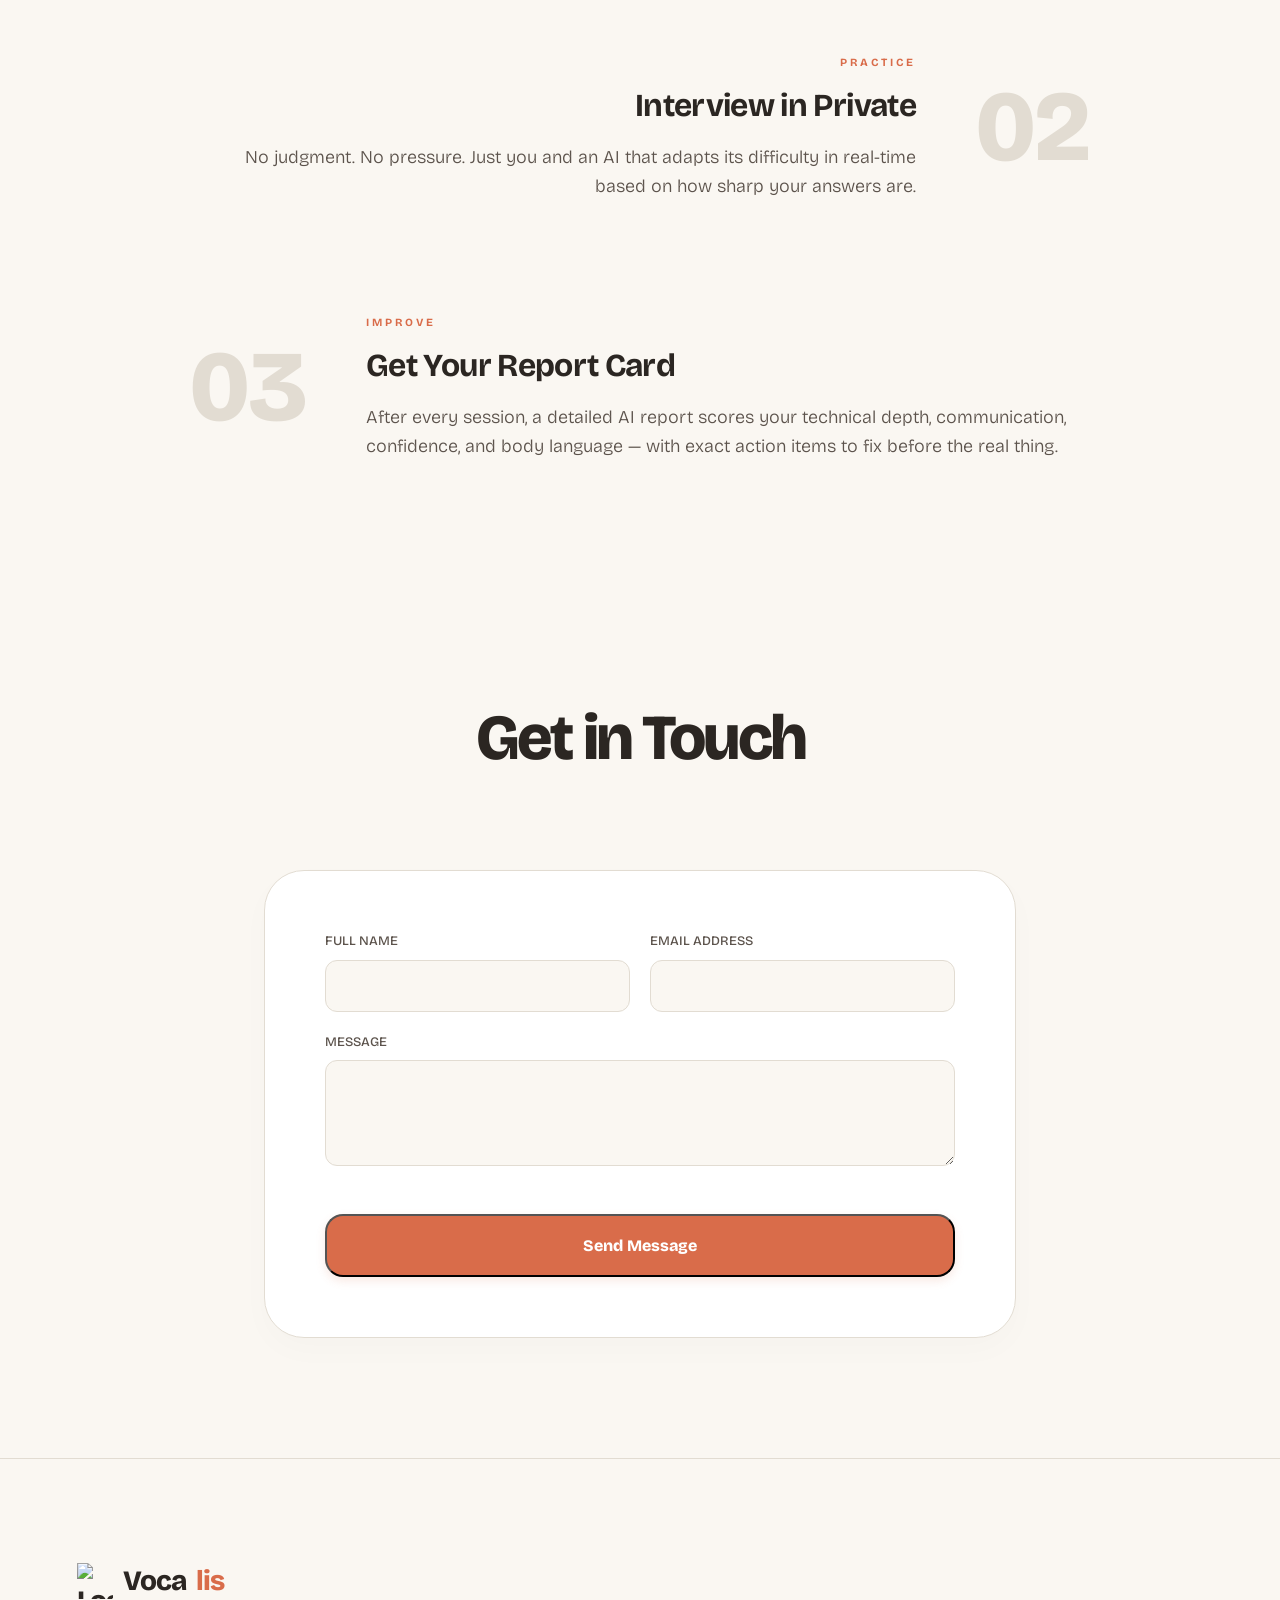
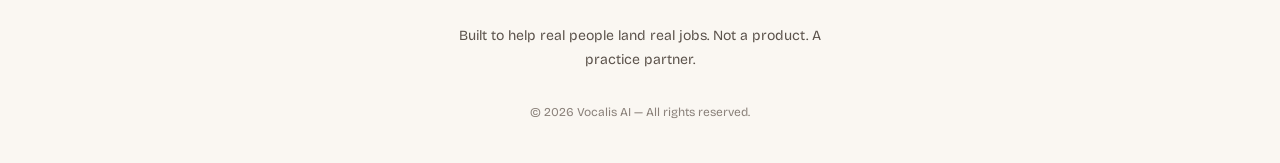
==== commit 48eb6b96: "Use env-based config: API_URL injected at build time via generate-config.js, no hardcoded URLs" ====
--- a/frontend/index.html
+++ b/frontend/index.html
@@ -9,7 +9,8 @@
   <link href="https://fonts.googleapis.com/css2?family=Bricolage+Grotesque:opsz,wght@12..96,200..800&display=swap"
     rel="stylesheet">
   <link rel="stylesheet" href="css/style.css" />
-  <script src="js/auth.js"></script>
+  <script src="js/config.js"></script>
+<script src="js/auth.js"></script>
   <style>
     :root {
       --text-dim: #5c534c;
